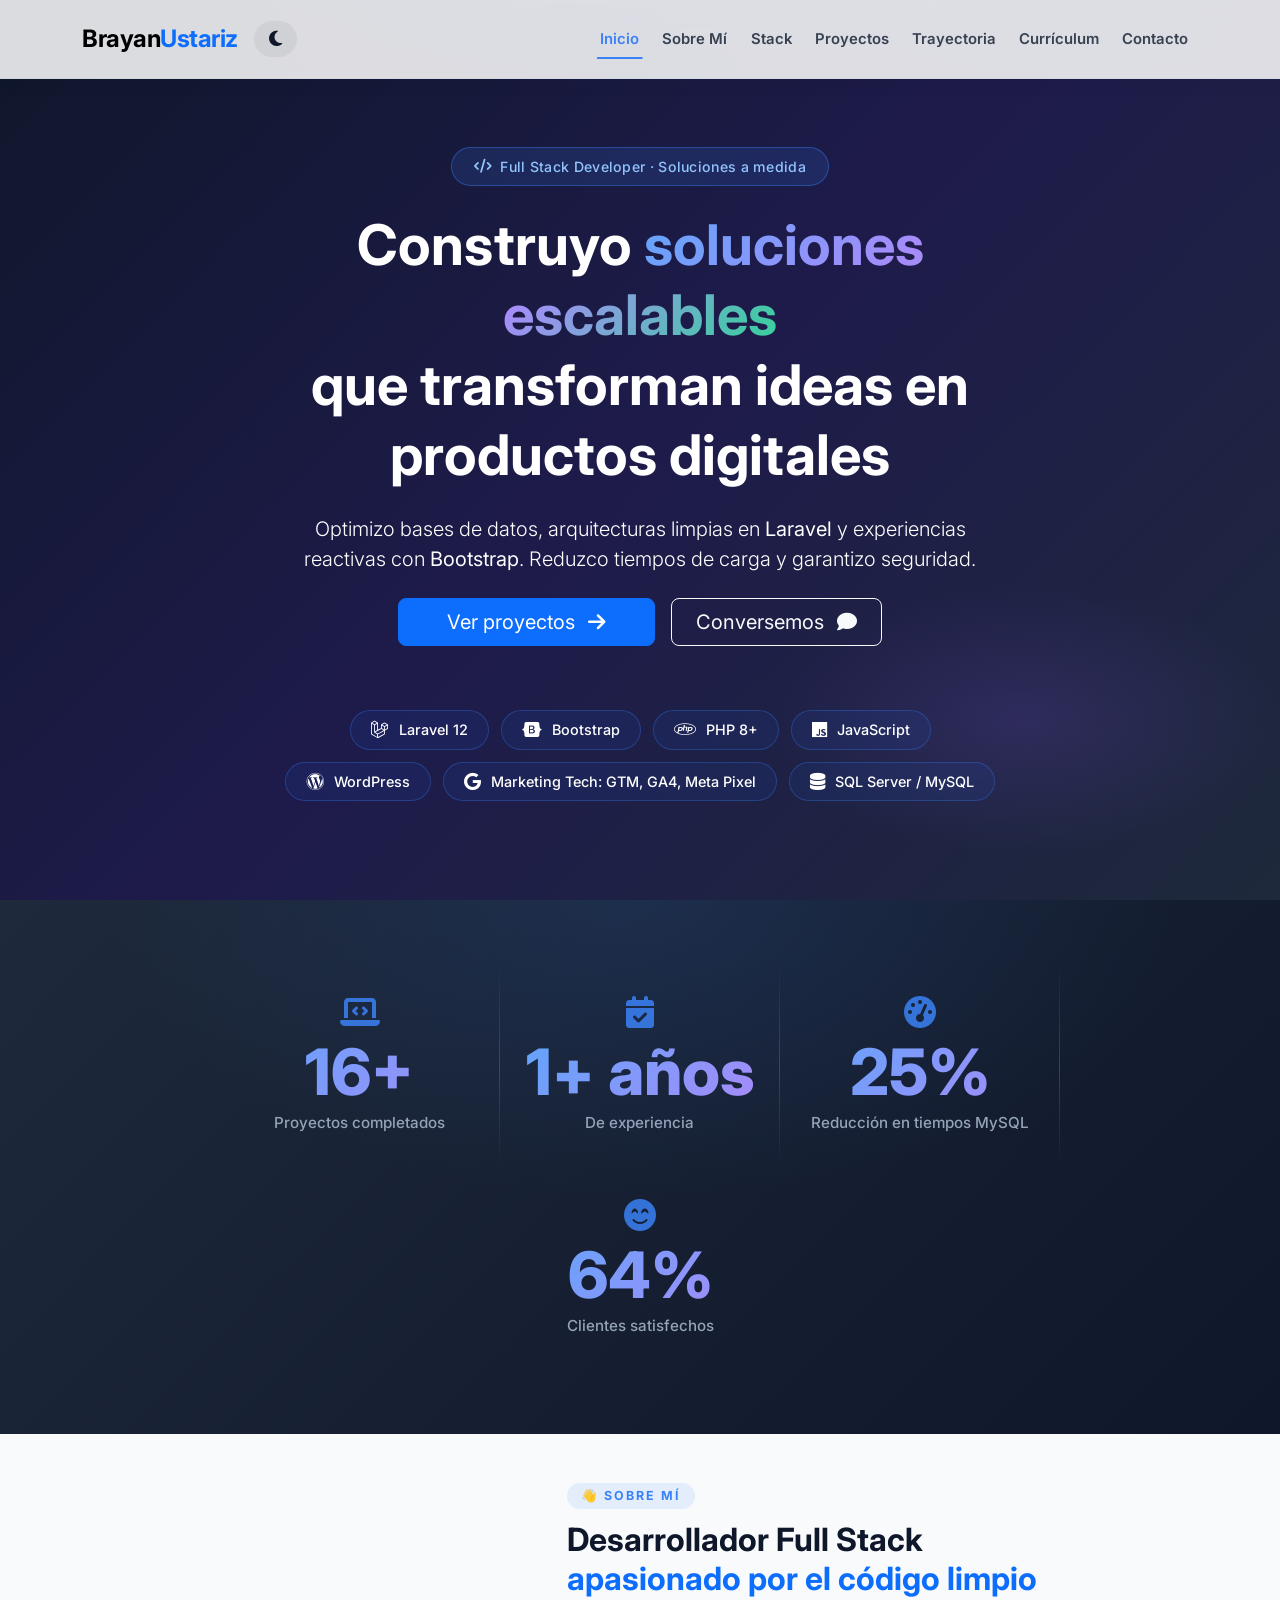
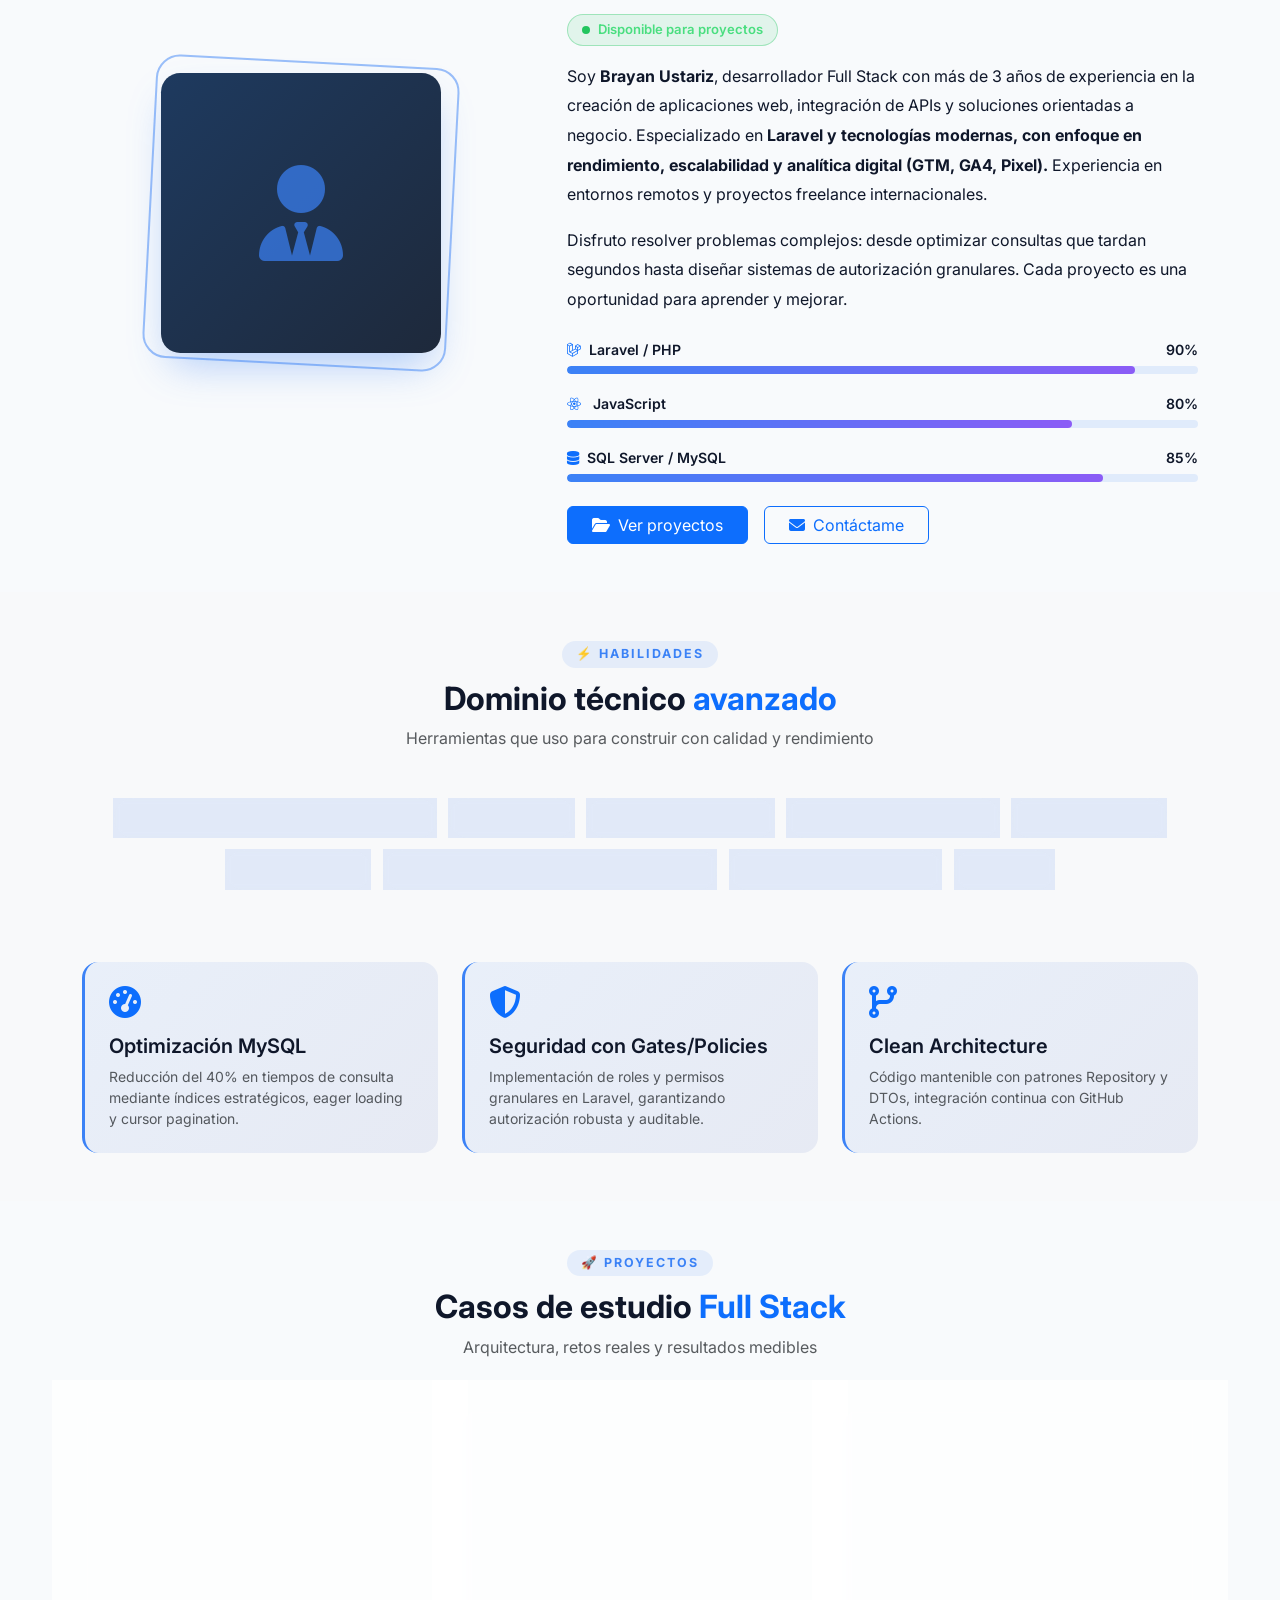
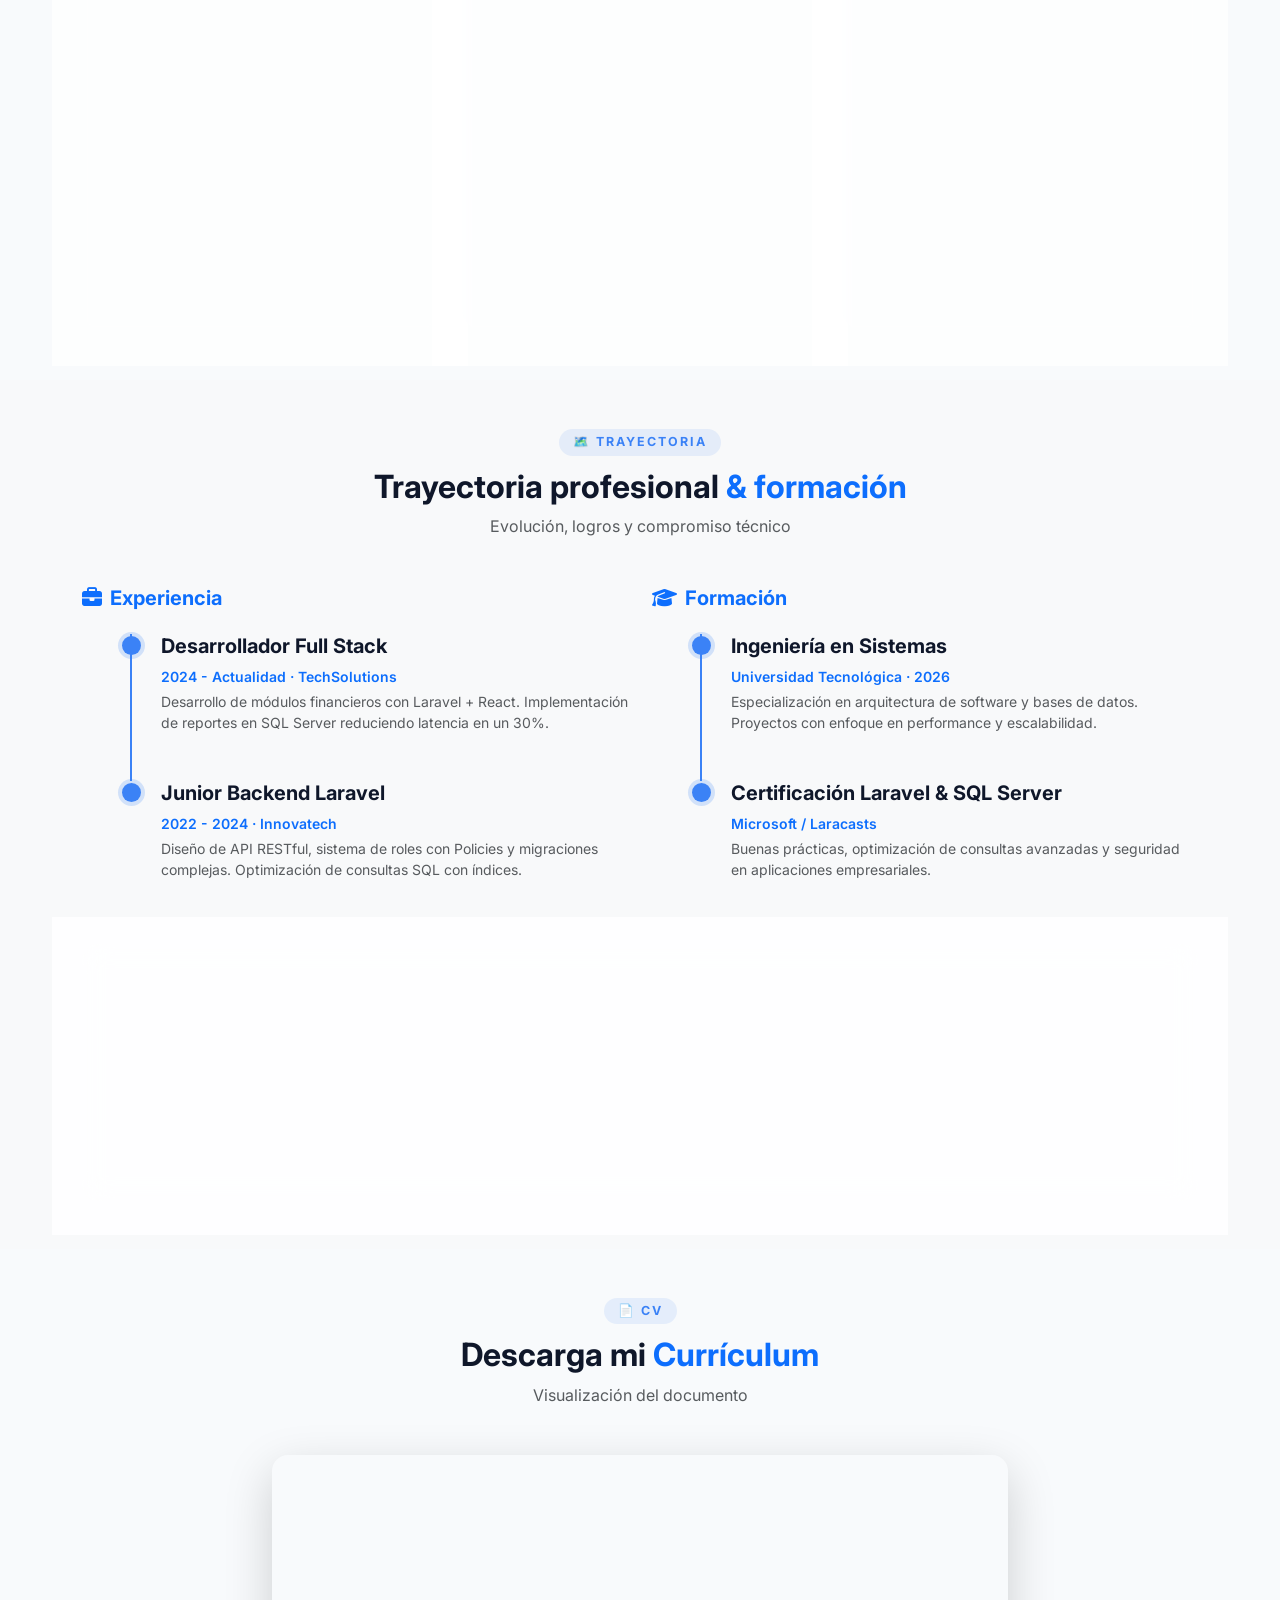
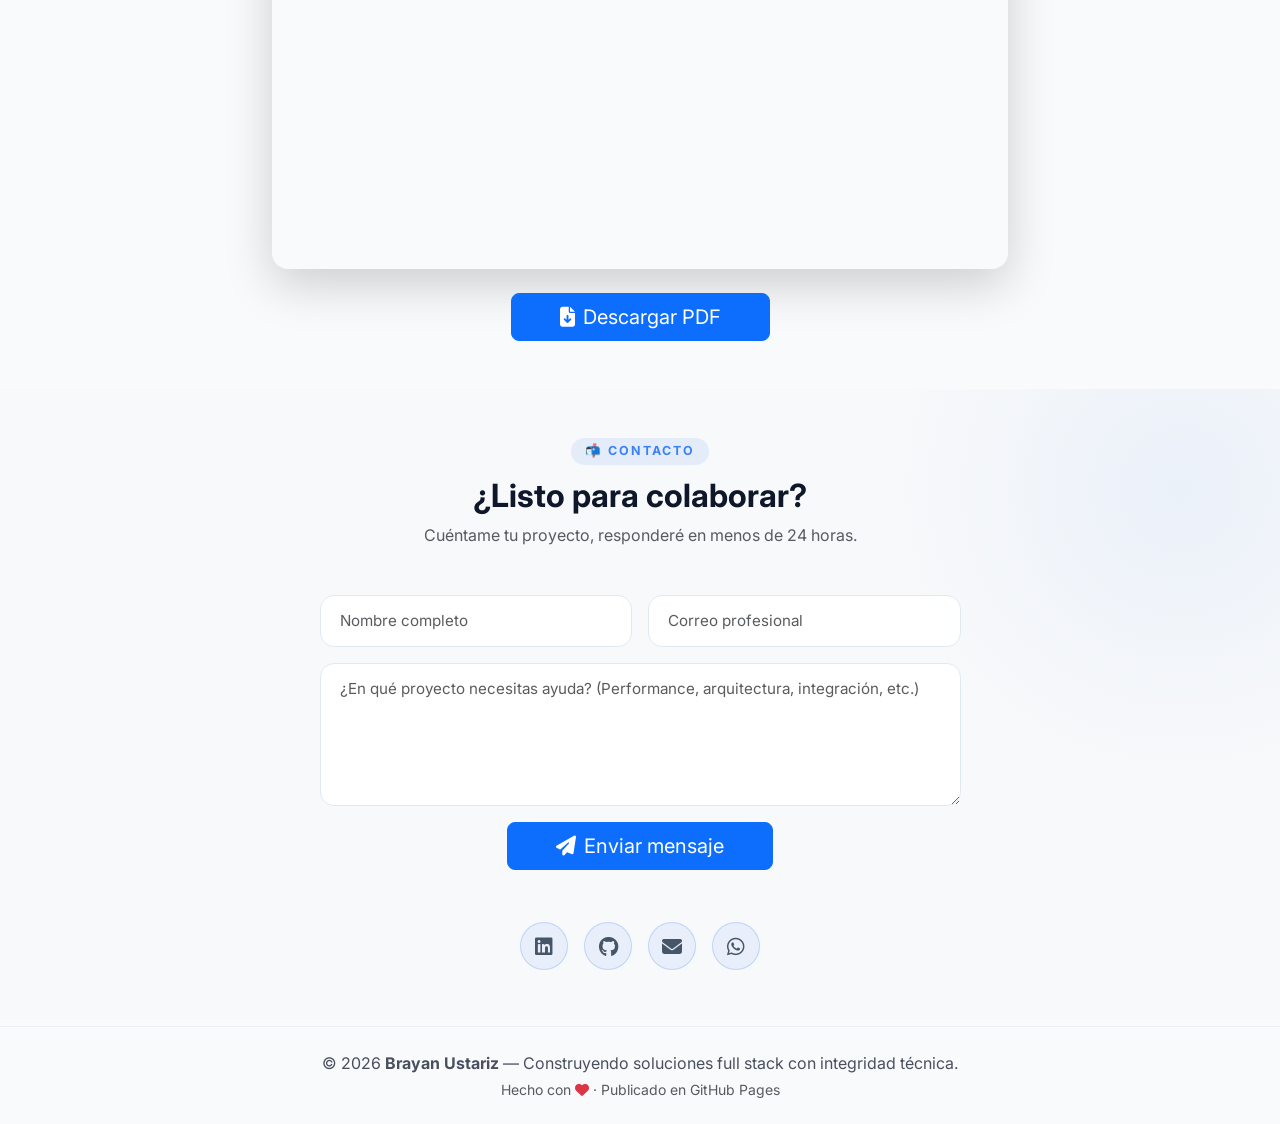
==== index.html @ 7e82ad27 "update" ====
<!DOCTYPE html>
<html lang="es">
<head>
    <meta charset="UTF-8">
    <meta name="viewport" content="width=device-width, initial-scale=1.0, viewport-fit=cover">
    <meta name="description" content="Portafolio Full Stack de Brayan Ustariz - Experto en Laravel, React, PHP y SQL. Soluciones tecnológicas escalables y eficientes.">
    <meta name="theme-color" content="#0f172a">

    <!-- Open Graph -->
    <meta property="og:title" content="Brayan Ustariz · Full Stack Developer">
    <meta property="og:description" content="Full Stack Developer especializado en Laravel, React, PHP y SQL Server. Construyo soluciones escalables que transforman ideas en productos digitales.">
    <meta property="og:type" content="website">
    <meta property="og:url" content="https://brayan-ustariz.github.io">

    <title>Brayan Ustariz · Full Stack Developer</title>

    <!-- Preconnect para performance -->
    <link rel="preconnect" href="https://fonts.googleapis.com">
    <link rel="preconnect" href="https://fonts.gstatic.com" crossorigin>

    <!-- Google Fonts -->
    <link href="https://fonts.googleapis.com/css2?family=Inter:opsz,wght@14..32,300;14..32,400;14..32,500;14..32,600;14..32,700;14..32,800&display=swap" rel="stylesheet">

    <!-- Font Awesome -->
    <link rel="stylesheet" href="https://cdnjs.cloudflare.com/ajax/libs/font-awesome/6.5.0/css/all.min.css">

    <!-- AOS Animations -->
    <link href="https://unpkg.com/aos@2.3.1/dist/aos.css" rel="stylesheet">

    <!-- Bootstrap CSS -->
    <link href="https://cdn.jsdelivr.net/npm/bootstrap@5.3.0/dist/css/bootstrap.min.css" rel="stylesheet">

    <!-- CSS Principal -->
    <link rel="stylesheet" href="css/styles.css">
</head>
<body>

    <!-- =============================================
         NAVBAR — Glassmorphism
         ============================================= -->
    <nav class="navbar navbar-expand-lg fixed-top glass-nav py-3" role="navigation" aria-label="Navegación principal">
        <div class="container">
            <a class="navbar-brand fw-bold fs-4" href="#hero" aria-label="Inicio">
                Brayan<span class="text-primary">Ustariz</span>
            </a>
            <div class="d-flex align-items-center gap-2">
                <div class="dark-toggle me-1" id="darkModeToggle" aria-label="Cambiar modo oscuro" role="button" tabindex="0">
                    <i class="fas fa-moon" id="darkIcon"></i>
                </div>
                <button class="navbar-toggler border-0" type="button" data-bs-toggle="collapse"
                    data-bs-target="#navbarNav" aria-controls="navbarNav"
                    aria-expanded="false" aria-label="Abrir menú">
                    <span class="navbar-toggler-icon"></span>
                </button>
            </div>
            <div class="collapse navbar-collapse" id="navbarNav">
                <ul class="navbar-nav ms-auto gap-1">
                    <li class="nav-item"><a class="nav-link fw-semibold" href="#hero">Inicio</a></li>
                    <li class="nav-item"><a class="nav-link fw-semibold" href="#about">Sobre Mí</a></li>
                    <li class="nav-item"><a class="nav-link fw-semibold" href="#skills">Stack</a></li>
                    <li class="nav-item"><a class="nav-link fw-semibold" href="#projects">Proyectos</a></li>
                    <li class="nav-item"><a class="nav-link fw-semibold" href="#experience">Trayectoria</a></li>
                    <li class="nav-item"><a class="nav-link fw-semibold" href="#curriculum">Currículum</a></li>
                    <li class="nav-item"><a class="nav-link fw-semibold" href="#contact">Contacto</a></li>
                </ul>
            </div>
        </div>
    </nav>

    <!-- =============================================
         HERO SECTION
         ============================================= -->
    <section id="hero" class="hero-gradient min-vh-100 d-flex align-items-center pt-5" aria-label="Presentación">
        <!-- Partículas -->
        <div class="hero-particles" aria-hidden="true"></div>

        <div class="container text-white py-5 position-relative" data-aos="fade-up">
            <div class="row justify-content-center">
                <div class="col-lg-10 col-xl-8 text-center">

                    <div class="hero-badge" data-aos="fade-down" data-aos-delay="100">
                        <i class="fas fa-code"></i>
                        Full Stack Developer · Soluciones a medida
                    </div>

                    <h1 class="display-4 fw-bold mb-4 lh-sm" data-aos="fade-up" data-aos-delay="150">
                        Construyo
                        <span class="hero-title-gradient"> soluciones escalables</span><br>
                        que transforman ideas en<br>productos digitales
                    </h1>

                    <p class="lead mb-4 opacity-90" data-aos="fade-up" data-aos-delay="200">
                        Optimizo bases de datos, arquitecturas limpias en <strong>Laravel</strong>
                        y experiencias reactivas con <strong>Bootstrap</strong>.
                        Reduzco tiempos de carga y garantizo seguridad.
                    </p>

                    <div class="d-flex flex-wrap justify-content-center gap-3 mt-4" data-aos="fade-up" data-aos-delay="250">
                        <a href="#projects" class="btn btn-primary btn-lg px-5 btn-glow" id="heroProjectsBtn">
                            Ver proyectos <i class="fas fa-arrow-right ms-2"></i>
                        </a>
                        <a href="#contact" class="btn btn-outline-light btn-lg px-4" id="heroContactBtn">
                            Conversemos <i class="fas fa-comment ms-2"></i>
                        </a>
                    </div>

                    <div class="tech-stack mt-5 pt-3" data-aos="fade-up" data-aos-delay="300">
                        <span class="tech-chip"><i class="fab fa-laravel"></i> Laravel 12</span>
                        <span class="tech-chip"><i class="fab fa-bootstrap"></i> Bootstrap</span>
                        <span class="tech-chip"><i class="fab fa-php"></i> PHP 8+</span>
                        <span class="tech-chip"><i class="fab fa-js"></i> JavaScript</span>
                        <span class="tech-chip"><i class="fab fa-wordpress"></i> WordPress</span>
                        <span class="tech-chip"><i class="fab fa-google"></i> Marketing Tech: GTM, GA4, Meta Pixel</span>
                        <span class="tech-chip"><i class="fas fa-database"></i> SQL Server / MySQL</span>
                    </div>

                </div>
            </div>
        </div>
    </section>

    <!-- =============================================
         ESTADÍSTICAS / COUNTERS
         ============================================= -->
    <section class="stats-section" aria-label="Estadísticas">
        <div class="container position-relative">
            <div class="row g-0 text-white justify-content-center">

                <div class="col-6 col-md-3">
                    <div class="stat-card" data-aos="fade-up" data-aos-delay="50">
                        <i class="fas fa-laptop-code stat-icon"></i>
                        <span class="stat-number" data-target="25" data-suffix="+">0</span>
                        <span class="stat-label">Proyectos completados</span>
                    </div>
                </div>

                <div class="col-md-auto d-none d-md-block">
                    <div class="stat-divider h-100"></div>
                </div>

                <div class="col-6 col-md-3">
                    <div class="stat-card" data-aos="fade-up" data-aos-delay="100">
                        <i class="fas fa-calendar-check stat-icon"></i>
                        <span class="stat-number" data-target="3" data-suffix="+ años">0</span>
                        <span class="stat-label">De experiencia</span>
                    </div>
                </div>

                <div class="col-md-auto d-none d-md-block">
                    <div class="stat-divider h-100"></div>
                </div>

                <div class="col-6 col-md-3">
                    <div class="stat-card" data-aos="fade-up" data-aos-delay="150">
                        <i class="fas fa-tachometer-alt stat-icon"></i>
                        <span class="stat-number" data-target="40" data-suffix="%">0</span>
                        <span class="stat-label">Reducción en tiempos MySQL</span>
                    </div>
                </div>

                <div class="col-md-auto d-none d-md-block">
                    <div class="stat-divider h-100"></div>
                </div>

                <div class="col-6 col-md-3">
                    <div class="stat-card" data-aos="fade-up" data-aos-delay="200">
                        <i class="fas fa-smile-beam stat-icon"></i>
                        <span class="stat-number" data-target="100" data-suffix="%">0</span>
                        <span class="stat-label">Clientes satisfechos</span>
                    </div>
                </div>

            </div>
        </div>
    </section>

    <!-- =============================================
         SOBRE MÍ
         ============================================= -->
    <section id="about" class="about-section py-5" aria-label="Sobre Mí">
        <div class="container">
            <div class="row align-items-center g-5">

                <!-- Avatar -->
                <div class="col-lg-5 text-center" data-aos="fade-right">
                    <div class="about-img-wrapper d-inline-block">
                        <div class="about-avatar-placeholder">
                            <i class="fas fa-user-tie"></i>
                        </div>
                    </div>
                </div>

                <!-- Texto -->
                <div class="col-lg-7" data-aos="fade-left">
                    <span class="section-tag">👋 Sobre Mí</span>
                    <h2 class="fw-bold mb-3">Desarrollador Full Stack<br>
                        <span class="text-primary">apasionado por el código limpio</span>
                    </h2>

                    <div class="about-badge mb-3">Disponible para proyectos</div>

                    <p class="mb-3" style="line-height: 1.85;">
                        Soy <strong>Brayan Ustariz</strong>, desarrollador Full Stack con más de 3 años de experiencia
                        en la creación de aplicaciones web, integración de APIs y soluciones orientadas a negocio. 
                        Especializado en <strong>Laravel y tecnologías modernas, con enfoque en rendimiento, escalabilidad y analítica digital (GTM, GA4, Pixel).</strong>
                        Experiencia en entornos remotos y proyectos freelance internacionales.
                    </p>
                    <p class="mb-4" style="line-height: 1.85;">
                        Disfruto resolver problemas complejos: desde optimizar consultas que tardan segundos hasta diseñar
                        sistemas de autorización granulares. Cada proyecto es una oportunidad para aprender y mejorar.
                    </p>

                    <!-- Skill bars -->
                    <div class="mb-2">
                        <div class="skill-bar-wrapper" id="skill-laravel">
                            <div class="skill-bar-label">
                                <span><i class="fab fa-laravel me-2 text-primary"></i>Laravel / PHP</span>
                                <span>90%</span>
                            </div>
                            <div class="skill-bar-track">
                                <div class="skill-bar-fill" data-width="90"></div>
                            </div>
                        </div>
                        <div class="skill-bar-wrapper" id="skill-react">
                            <div class="skill-bar-label">
                                <span><i class="fab fa-react me-2 text-primary"></i> JavaScript</span>
                                <span>80%</span>
                            </div>
                            <div class="skill-bar-track">
                                <div class="skill-bar-fill" data-width="80"></div>
                            </div>
                        </div>
                        <div class="skill-bar-wrapper" id="skill-sql">
                            <div class="skill-bar-label">
                                <span><i class="fas fa-database me-2 text-primary"></i>SQL Server / MySQL</span>
                                <span>85%</span>
                            </div>
                            <div class="skill-bar-track">
                                <div class="skill-bar-fill" data-width="85"></div>
                            </div>
                        </div>
                    </div>

                    <div class="d-flex flex-wrap gap-3 mt-4">
                        <a href="#projects" class="btn btn-primary px-4 btn-glow" id="aboutProjectsBtn">
                            <i class="fas fa-folder-open me-2"></i>Ver proyectos
                        </a>
                        <a href="#contact" class="btn btn-outline-primary px-4" id="aboutContactBtn">
                            <i class="fas fa-envelope me-2"></i>Contáctame
                        </a>
                    </div>
                </div>

            </div>
        </div>
    </section>

    <!-- =============================================
         STACK TECNOLÓGICO
         ============================================= -->
    <section id="skills" class="py-5 bg-light" aria-label="Stack tecnológico">
        <div class="container">
            <div class="text-center mb-5" data-aos="fade-up">
                <span class="section-tag">⚡ Habilidades</span>
                <h2 class="fw-bold">Dominio técnico <span class="text-primary">avanzado</span></h2>
                <p class="text-muted">Herramientas que uso para construir con calidad y rendimiento</p>
            </div>

            <div class="tech-stack justify-content-center mb-5" data-aos="fade-up" data-aos-delay="50">
                <div class="tech-chip"><i class="fab fa-laravel fa-fw"></i> Laravel (Eloquent, Queues, Policies)</div>
                <div class="tech-chip"><i class="fab fa-php fa-fw"></i> PHP 8+</div>
                <div class="tech-chip"><i class="fab fa-js fa-fw"></i> JavaScript ES6+</div>
                <div class="tech-chip"><i class="fas fa-database fa-fw"></i> SQL Server / MySQL</div>
                <div class="tech-chip"><i class="fab fa-bootstrap fa-fw"></i> Bootstrap 5</div>
                <div class="tech-chip"><i class="fab fa-wordpress"></i> WordPress</div>
                <div class="tech-chip"><i class="fab fa-google"></i> Marketing Tech: GTM, GA4, Meta Pixel</div>
                <div class="tech-chip"><i class="fab fa-git-alt fa-fw"></i> Git / GitHub Actions</div>
                <div class="tech-chip"><i class="fas fa-wind fa-fw"></i> Vite</div>
            </div>

            <!-- Logros técnicos -->
            <div class="row g-4 mt-2" data-aos="fade-up" data-aos-delay="100">
                <div class="col-md-6 col-lg-4">
                    <div class="achievement-badge h-100">
                        <i class="fas fa-tachometer-alt fa-2x text-primary mb-3"></i>
                        <h5 class="fw-semibold">Optimización MySQL</h5>
                        <p class="small mb-0 text-muted">Reducción del 40% en tiempos de consulta mediante índices estratégicos, eager loading y cursor pagination.</p>
                    </div>
                </div>
                <div class="col-md-6 col-lg-4">
                    <div class="achievement-badge h-100">
                        <i class="fas fa-shield-alt fa-2x text-primary mb-3"></i>
                        <h5 class="fw-semibold">Seguridad con Gates/Policies</h5>
                        <p class="small mb-0 text-muted">Implementación de roles y permisos granulares en Laravel, garantizando autorización robusta y auditable.</p>
                    </div>
                </div>
                <div class="col-md-6 col-lg-4">
                    <div class="achievement-badge h-100">
                        <i class="fas fa-code-branch fa-2x text-primary mb-3"></i>
                        <h5 class="fw-semibold">Clean Architecture</h5>
                        <p class="small mb-0 text-muted">Código mantenible con patrones Repository y DTOs, integración continua con GitHub Actions.</p>
                    </div>
                </div>
            </div>
        </div>
    </section>

    <!-- =============================================
         PROYECTOS DESTACADOS
         ============================================= -->
    <section id="projects" class="py-5" aria-label="Proyectos">
        <div class="container">
            <div class="text-center mb-5" data-aos="fade-up">
                <span class="section-tag">🚀 Proyectos</span>
                <h2 class="fw-bold">Casos de estudio <span class="text-primary">Full Stack</span></h2>
                <p class="text-muted">Arquitectura, retos reales y resultados medibles</p>
            </div>

            <div class="row g-4">

                <!-- Proyecto 1 -->
                <div class="col-md-6 col-lg-4" data-aos="fade-up" data-aos-delay="100">
                    <div class="project-card h-100 d-flex flex-column">
                        <div class="project-img-container">
                            <img src="img/proyecto1.jpg" class="mockup-img" alt="CRM Analytics Dashboard" loading="lazy">
                            <div class="project-img-overlay">
                                <span class="badge bg-primary">CRM Analytics</span>
                            </div>
                        </div>
                        <div class="p-4 d-flex flex-column flex-grow-1">
                            <h4 class="fw-bold">CRM Analytics</h4>
                            <p class="text-muted small mb-2"><i class="fab fa-laravel"></i> Laravel · Bootstrap · MySQL</p>
                            <div class="mb-3 small">
                                <span class="badge bg-primary bg-opacity-10 text-primary me-1">Reto:</span>
                                Alto volumen de datos + tiempo de respuesta lento.
                                <br>
                                <span class="badge bg-success bg-opacity-10 text-success mt-1">Solución:</span>
                                Caché Redis, consultas optimizadas y cursor pagination.
                            </div>
                            <div class="mt-auto d-flex gap-2 pt-3 flex-wrap"> 
                                <a href="#" class="btn btn-sm btn-outline-primary" id="proj1Demo">
                                    <i class="fas fa-external-link-alt"></i> Demo
                                </a>
                                <a href="#" class="btn btn-sm btn-outline-secondary" id="proj1Code">
                                    <i class="fab fa-github"></i> Código
                                </a>
                            </div>
                            <div class="mt-2 small text-muted">🔍 Query Scopes + eliminación de N+1 queries.</div>
                        </div>
                    </div>
                </div>

                <!-- Proyecto 2 -->
                <div class="col-md-6 col-lg-4" data-aos="fade-up" data-aos-delay="200">
                    <div class="project-card h-100 d-flex flex-column">
                        <div class="project-img-container">
                            <img src="img/proyecto2.jpg" class="mockup-img" alt="E-commerce Admin Panel" loading="lazy">
                            <div class="project-img-overlay">
                                <span class="badge bg-primary">E-commerce Admin</span>
                            </div>
                        </div>
                        <div class="p-4 d-flex flex-column flex-grow-1">
                            <h4 class="fw-bold">E-commerce Admin</h4>
                            <p class="text-muted small mb-2"><i class="fab fa-bootstrap"></i> Bootstrap · Laravel API · JWT</p>
                            <div class="mb-3 small">
                                <span class="badge bg-primary bg-opacity-10 text-primary me-1">Reto:</span>
                                Estado complejo y autenticación en tiempo real.
                                <br>
                                <span class="badge bg-success bg-opacity-10 text-success mt-1">Solución:</span>
                                Context API + Laravel Sanctum y políticas de recursos.
                            </div>
                            <div class="mt-auto d-flex gap-2 pt-3 flex-wrap">
                                <a href="#" class="btn btn-sm btn-outline-primary" id="proj2Demo">
                                    <i class="fas fa-external-link-alt"></i> Demo
                                </a>
                                <a href="#" class="btn btn-sm btn-outline-secondary" id="proj2Code">
                                    <i class="fab fa-github"></i> Código
                                </a>
                            </div>
                            <div class="mt-2 small text-muted">⚙️ Lazy loading y memoización de componentes críticos.</div>
                        </div>
                    </div>
                </div>

                <!-- Proyecto 3 -->
                <div class="col-md-6 col-lg-4" data-aos="fade-up" data-aos-delay="300">
                    <div class="project-card h-100 d-flex flex-column">
                        <div class="project-img-container">
                            <img src="img/proyecto3.jpg" class="mockup-img" alt="Sistema de Inventario" loading="lazy">
                            <div class="project-img-overlay">
                                <span class="badge bg-primary">Sistema de Inventario</span>
                            </div>
                        </div>
                        <div class="p-4 d-flex flex-column flex-grow-1">
                            <h4 class="fw-bold">Sistema de Inventario</h4>
                            <p class="text-muted small mb-2"><i class="fas fa-database"></i> MySQL · PHP · Laravel</p>
                            <div class="mb-3 small">
                                <span class="badge bg-primary bg-opacity-10 text-primary me-1">Reto:</span>
                                Consistencia transaccional y deadlocks.
                                <br>
                                <span class="badge bg-success bg-opacity-10 text-success mt-1">Solución:</span>
                                Transacciones explícitas, índices y stored procedures.
                            </div>
                            <div class="mt-auto d-flex gap-2 pt-3 flex-wrap">
                                <a href="#" class="btn btn-sm btn-outline-primary" id="proj3Demo">
                                    <i class="fas fa-external-link-alt"></i> Demo
                                </a>
                                <a href="#" class="btn btn-sm btn-outline-secondary" id="proj3Code">
                                    <i class="fab fa-github"></i> Código
                                </a>
                            </div>
                            <div class="mt-2 small text-muted">📊 Reducción del 35% en locks concurrentes.</div>
                        </div>
                    </div>
                </div>

            </div>
        </div>
    </section>

    <!-- =============================================
         EXPERIENCIA Y EDUCACIÓN
         ============================================= -->
    <section id="experience" class="py-5 bg-light" aria-label="Trayectoria profesional">
        <div class="container">
            <div class="text-center mb-5" data-aos="fade-up">
                <span class="section-tag">🗺️ Trayectoria</span>
                <h2 class="fw-bold">Trayectoria profesional <span class="text-primary">&amp; formación</span></h2>
                <p class="text-muted">Evolución, logros y compromiso técnico</p>
            </div>

            <div class="row g-4">
                <div class="col-lg-6" data-aos="fade-right">
                    <h5 class="fw-bold text-primary mb-4"><i class="fas fa-briefcase me-2"></i>Experiencia</h5>
                    <div class="timeline">
                        <div class="timeline-item">
                            <div class="timeline-dot"></div>
                            <h5 class="fw-bold">Desarrollador Full Stack</h5>
                            <p class="text-primary mb-1 small fw-semibold">2024 - Actualidad · TechSolutions</p>
                            <p class="text-muted small">Desarrollo de módulos financieros con Laravel + React. Implementación de reportes en SQL Server reduciendo latencia en un 30%.</p>
                        </div>
                        <div class="timeline-item">
                            <div class="timeline-dot"></div>
                            <h5 class="fw-bold">Junior Backend Laravel</h5>
                            <p class="text-primary mb-1 small fw-semibold">2022 - 2024 · Innovatech</p>
                            <p class="text-muted small">Diseño de API RESTful, sistema de roles con Policies y migraciones complejas. Optimización de consultas SQL con índices.</p>
                        </div>
                    </div>
                </div>

                <div class="col-lg-6" data-aos="fade-left">
                    <h5 class="fw-bold text-primary mb-4"><i class="fas fa-graduation-cap me-2"></i>Formación</h5>
                    <div class="timeline">
                        <div class="timeline-item">
                            <div class="timeline-dot"></div>
                            <h5 class="fw-bold">Ingeniería en Sistemas</h5>
                            <p class="text-primary mb-1 small fw-semibold">Universidad Tecnológica · 2026</p>
                            <p class="text-muted small">Especialización en arquitectura de software y bases de datos. Proyectos con enfoque en performance y escalabilidad.</p>
                        </div>
                        <div class="timeline-item">
                            <div class="timeline-dot"></div>
                            <h5 class="fw-bold">Certificación Laravel &amp; SQL Server</h5>
                            <p class="text-primary mb-1 small fw-semibold">Microsoft / Laracasts</p>
                            <p class="text-muted small">Buenas prácticas, optimización de consultas avanzadas y seguridad en aplicaciones empresariales.</p>
                        </div>
                    </div>
                </div>
            </div>

            <!-- Demo Dashboard -->
            <div class="mt-5 p-4 rounded-4 glass-nav text-center" data-aos="zoom-in">
                <i class="fas fa-chalkboard-user fa-3x text-primary mb-3"></i>
                <h4 class="fw-semibold">Demo de habilidades administrativas</h4>
                <p class="mb-3 text-muted">Accede a un <strong>dashboard público</strong> que simula un CRUD con Laravel, validaciones y seguridad básica.</p>
                <a href="#" class="btn btn-primary btn-glow" id="demoGuestBtn" target="_blank">
                    <i class="fas fa-eye me-2"></i>Explorar demo "Guest CRUD"
                </a>
                <div class="small text-muted mt-2">Roles, políticas y gestión de datos en tiempo real.</div>
            </div>
        </div>
    </section>

    <!-- =============================================
         CURRÍCULUM
         ============================================= -->
    <section id="curriculum" class="py-5" aria-label="Currículum">
        <div class="container">
            <div class="text-center mb-5" data-aos="fade-up">
                <span class="section-tag">📄 CV</span>
                <h2 class="fw-bold">Descarga mi <span class="text-primary">Currículum</span></h2>
                <p class="text-muted">Visualización del documento</p>
            </div>

            <div class="row justify-content-center" data-aos="fade-up" data-aos-delay="100">
                <div class="col-lg-8">
                    <div class="ratio ratio-16x9 mb-4 shadow-lg rounded-4 overflow-hidden">
                        <iframe
                            src="img/Curriculum.pdf"
                            style="border:0;"
                            title="Currículum Brayan Ustariz"
                            loading="lazy">
                        </iframe>
                    </div>
                    <div class="text-center">
                        <a href="img/Curriculum.pdf"
                           class="btn btn-primary btn-lg btn-glow px-5"
                           id="downloadCVBtn"
                           download="Brayan_Ustariz_CV.pdf">
                            <i class="fas fa-file-arrow-down me-2"></i>Descargar PDF
                        </a>
                    </div>
                </div>
            </div>
        </div>
    </section>

    <!-- =============================================
         CONTACTO — FormSubmit (sin backend)
         ============================================= -->
    <section id="contact" class="py-5 bg-light contact-section" aria-label="Contacto">
        <div class="container">
            <div class="row justify-content-center" data-aos="fade-up">
                <div class="col-lg-8 col-xl-7">

                    <div class="text-center mb-5">
                        <span class="section-tag">📬 Contacto</span>
                        <h2 class="fw-bold">¿Listo para colaborar?</h2>
                        <p class="text-muted">Cuéntame tu proyecto, responderé en menos de 24 horas.</p>
                    </div>

                    <!--
                        FORMULARIO con FormSubmit.co
                        ► Reemplaza TU_EMAIL con tu email real antes de subir a GitHub Pages
                        ► La primera vez que se envíe, FormSubmit te pedirá confirmar tu email
                    -->
                    <form
                        action="https://formsubmit.co/brayan17enrique@gmail.com"
                        method="POST"
                        id="contactForm"
                        class="row g-3">

                        <!-- Configuración FormSubmit -->
                        <input type="hidden" name="_next" id="formNextUrl" value="">
                        <input type="hidden" name="_subject" value="✉️ Nuevo mensaje desde tu portafolio">
                        <input type="hidden" name="_captcha" value="false">
                        <input type="text" name="_honey" style="display:none">

                        <div class="col-md-6">
                            <input type="text"
                                   class="form-control form-control-custom"
                                   id="name"
                                   name="name"
                                   placeholder="Nombre completo"
                                   required
                                   minlength="2"
                                   maxlength="100">
                        </div>
                        <div class="col-md-6">
                            <input type="email"
                                   class="form-control form-control-custom"
                                   id="email"
                                   name="email"
                                   placeholder="Correo profesional"
                                   required
                                   maxlength="150">
                        </div>
                        <div class="col-12">
                            <textarea class="form-control form-control-custom"
                                      rows="5"
                                      id="message"
                                      name="message"
                                      placeholder="¿En qué proyecto necesitas ayuda? (Performance, arquitectura, integración, etc.)"
                                      required
                                      minlength="10"
                                      maxlength="2000"></textarea>
                        </div>
                        <div class="col-12 text-center">
                            <button type="submit" class="btn btn-primary btn-lg px-5 btn-glow" id="submitBtn">
                                <i class="fas fa-paper-plane me-2"></i>Enviar mensaje
                            </button>
                        </div>
                        <div id="formFeedback" class="col-12 mt-1"></div>
                    </form>

                    <!-- Redes sociales -->
                    <div class="mt-5 d-flex justify-content-center gap-3 flex-wrap">
                        <a href="https://www.linkedin.com/in/brayan-ustariz-b33b29320" target="_blank" rel="noopener noreferrer"
                           class="social-icon" aria-label="LinkedIn de Brayan Ustariz" id="linkedinLink">
                            <i class="fab fa-linkedin fa-lg"></i>
                        </a>
                        <a href="https://github.com/brayan-ustariz" target="_blank" rel="noopener noreferrer"
                           class="social-icon" aria-label="GitHub de Brayan Ustariz" id="githubLink">
                            <i class="fab fa-github fa-lg"></i>
                        </a>
                        <a href="mailto:brayan17enrique@gmail.com"
                           class="social-icon" aria-label="Email de Brayan Ustariz" id="emailLink">
                            <i class="fas fa-envelope fa-lg"></i>
                        </a>
                        <a href="https://wa.me/584120154381" target="_blank" rel="noopener noreferrer"
                           class="social-icon" aria-label="WhatsApp de Brayan Ustariz" id="whatsappLink">
                            <i class="fab fa-whatsapp fa-lg"></i>
                        </a>
                    </div>

                </div>
            </div>
        </div>
    </section>

    <!-- =============================================
         FOOTER
         ============================================= -->
    <footer class="text-center py-4 mt-2">
        <div class="container">
            <p class="mb-1 opacity-75">
                &copy; 2026 <strong>Brayan Ustariz</strong> — Construyendo soluciones full stack con integridad técnica.
            </p>
            <p class="small text-muted mb-0">
                Hecho con <i class="fas fa-heart text-danger"></i> · Publicado en GitHub Pages
            </p>
        </div>
    </footer>

    <!-- Scripts -->
    <script src="https://cdn.jsdelivr.net/npm/bootstrap@5.3.0/dist/js/bootstrap.bundle.min.js"></script>
    <script src="https://unpkg.com/aos@2.3.1/dist/aos.js"></script>
    <script src="js/main.js"></script>

</body>
</html>
---- css/styles.css ----
/* ===================================================
   PORTAFOLIO — Brayan Ustariz · app.css
   =================================================== */

/* Reset base */
*, *::before, *::after {
    margin: 0;
    padding: 0;
    box-sizing: border-box;
}

/* Prevenir parpadeo al cargar */
body {
    opacity: 0;
    transition: opacity 0.5s ease;
}

body.loaded {
    opacity: 1;
}

html {
    scroll-behavior: smooth;
}

body {
    font-family: 'Inter', sans-serif;
    background: #f8fafc;
    color: #0f172a;
    transition: background 0.3s ease, color 0.2s ease;
    overflow-x: hidden;
}

/* =============================
   DARK MODE
   ============================= */
body.dark-mode {
    background: #0b1120;
    color: #e2e8f0;
}

body.dark-mode .bg-glass,
body.dark-mode .card,
body.dark-mode .navbar,
body.dark-mode footer {
    background: rgba(15, 23, 42, 0.85) !important;
    backdrop-filter: blur(12px);
    border-color: rgba(71, 85, 105, 0.5);
}

body.dark-mode .text-muted {
    color: #94a3b8 !important;
}

body.dark-mode .bg-light {
    background: #0f172a !important;
}

/* =============================
   GLASSMORPHISM NAVBAR
   ============================= */
.glass-nav {
    background: rgba(255, 255, 255, 0.85);
    backdrop-filter: blur(14px);
    -webkit-backdrop-filter: blur(14px);
    box-shadow: 0 4px 20px rgba(0, 0, 0, 0.04);
    border-bottom: 1px solid rgba(203, 213, 225, 0.5);
    transition: all 0.25s ease;
}

body.dark-mode .glass-nav {
    background: rgba(15, 23, 42, 0.92);
    border-bottom: 1px solid rgba(51, 65, 85, 0.6);
}

.navbar-brand {
    letter-spacing: -0.5px;
}

.nav-link {
    position: relative;
    font-size: 0.93rem;
    color: #374151 !important;
    padding: 0.4rem 0.6rem !important;
    transition: color 0.2s;
}

body.dark-mode .nav-link {
    color: #cbd5e1 !important;
}

.nav-link::after {
    content: '';
    position: absolute;
    bottom: -2px;
    left: 50%;
    transform: translateX(-50%) scaleX(0);
    width: 80%;
    height: 2px;
    background: #3b82f6;
    border-radius: 2px;
    transition: transform 0.25s ease;
}

.nav-link:hover::after,
.nav-link.active::after {
    transform: translateX(-50%) scaleX(1);
}

.nav-link.active {
    color: #3b82f6 !important;
}

/* =============================
   HERO SECTION
   ============================= */
.hero-gradient {
    background: linear-gradient(135deg, #0f172a 0%, #1e1b4b 50%, #1e293b 100%);
    position: relative;
    overflow: hidden;
}

.hero-gradient::before {
    content: '';
    position: absolute;
    inset: 0;
    background:
        radial-gradient(ellipse 80% 50% at 50% -20%, rgba(59, 130, 246, 0.25) 0%, transparent 60%),
        radial-gradient(ellipse 40% 30% at 80% 80%, rgba(139, 92, 246, 0.15) 0%, transparent 50%);
    pointer-events: none;
}

body.dark-mode .hero-gradient {
    background: linear-gradient(135deg, #020617 0%, #0f172a 100%);
}

/* Partículas flotantes */
.hero-particles {
    position: absolute;
    inset: 0;
    overflow: hidden;
    pointer-events: none;
}

.particle {
    position: absolute;
    border-radius: 50%;
    background: rgba(59, 130, 246, 0.3);
    animation: float-particle linear infinite;
}

@keyframes float-particle {
    0% { transform: translateY(100vh) scale(0); opacity: 0; }
    10% { opacity: 1; }
    90% { opacity: 0.5; }
    100% { transform: translateY(-10vh) scale(1); opacity: 0; }
}

/* Badge hero */
.hero-badge {
    display: inline-flex;
    align-items: center;
    gap: 8px;
    background: rgba(59, 130, 246, 0.15);
    border: 1px solid rgba(59, 130, 246, 0.4);
    color: #93c5fd;
    padding: 8px 22px;
    border-radius: 50px;
    font-size: 0.88rem;
    font-weight: 500;
    letter-spacing: 0.3px;
    margin-bottom: 1.5rem;
    animation: pulse-border 3s ease infinite;
}

@keyframes pulse-border {
    0%, 100% { border-color: rgba(59, 130, 246, 0.4); }
    50% { border-color: rgba(59, 130, 246, 0.8); box-shadow: 0 0 20px rgba(59, 130, 246, 0.3); }
}

/* Texto hero con gradiente */
.hero-title-gradient {
    background: linear-gradient(135deg, #60a5fa, #a78bfa, #34d399);
    -webkit-background-clip: text;
    -webkit-text-fill-color: transparent;
    background-clip: text;
}

/* Typing cursor */
.typing-cursor {
    display: inline-block;
    width: 3px;
    height: 1em;
    background: #60a5fa;
    margin-left: 4px;
    vertical-align: middle;
    animation: blink 1s step-end infinite;
}

@keyframes blink {
    0%, 100% { opacity: 1; }
    50% { opacity: 0; }
}

/* Btn glow */
.btn-glow {
    transition: transform 0.2s, box-shadow 0.2s;
    position: relative;
    overflow: hidden;
}

.btn-glow::after {
    content: '';
    position: absolute;
    inset: 0;
    background: linear-gradient(45deg, transparent 30%, rgba(255,255,255,0.15) 50%, transparent 70%);
    transform: translateX(-100%);
    transition: transform 0.5s;
}

.btn-glow:hover::after {
    transform: translateX(100%);
}

.btn-glow:hover {
    transform: translateY(-3px);
    box-shadow: 0 12px 28px -8px rgba(59, 130, 246, 0.5);
}

/* =============================
   TECH CHIPS
   ============================= */
.tech-stack {
    display: flex;
    flex-wrap: wrap;
    gap: 12px;
    justify-content: center;
}

.tech-chip {
    background: rgba(37, 99, 235, 0.1);
    backdrop-filter: blur(4px);
    border-radius: 40px;
    padding: 8px 20px;
    font-weight: 500;
    font-size: 0.9rem;
    border: 1px solid rgba(59, 130, 246, 0.3);
    transition: all 0.25s cubic-bezier(0.34, 1.56, 0.64, 1);
    display: inline-flex;
    align-items: center;
    gap: 10px;
    cursor: default;
}

.tech-chip i { font-size: 1.1rem; }

body.dark-mode .tech-chip {
    background: rgba(59, 130, 246, 0.15);
    border-color: rgba(59, 130, 246, 0.5);
    color: #e2e8f0;
}

.tech-chip:hover {
    background: rgba(59, 130, 246, 0.25);
    transform: scale(1.06) translateY(-2px);
    box-shadow: 0 6px 16px -4px rgba(59, 130, 246, 0.35);
    border-color: rgba(59, 130, 246, 0.7);
}

/* =============================
   STATS / COUNTERS
   ============================= */
.stats-section {
    background: linear-gradient(135deg, #1e293b, #0f172a);
    padding: 4rem 0;
    position: relative;
    overflow: hidden;
}

.stats-section::before {
    content: '';
    position: absolute;
    inset: 0;
    background: radial-gradient(ellipse 60% 80% at 50% 0%, rgba(59,130,246,0.12) 0%, transparent 70%);
    pointer-events: none;
}

.stat-card {
    text-align: center;
    padding: 2rem 1rem;
    position: relative;
}

.stat-number {
    font-size: clamp(2.5rem, 5vw, 4rem);
    font-weight: 800;
    background: linear-gradient(135deg, #60a5fa, #a78bfa);
    -webkit-background-clip: text;
    -webkit-text-fill-color: transparent;
    background-clip: text;
    line-height: 1;
    display: block;
}

.stat-label {
    color: #94a3b8;
    font-size: 0.95rem;
    font-weight: 500;
    margin-top: 0.5rem;
    display: block;
}

.stat-icon {
    font-size: 2rem;
    color: #3b82f6;
    margin-bottom: 0.75rem;
    opacity: 0.85;
}

.stat-divider {
    width: 1px;
    background: linear-gradient(to bottom, transparent, rgba(59,130,246,0.4), transparent);
}

@media (max-width: 768px) {
    .stat-divider { display: none; }
    .stat-card { border-bottom: 1px solid rgba(59,130,246,0.15); }
    .stat-card:last-child { border-bottom: none; }
}

/* =============================
   ABOUT SECTION
   ============================= */
.about-section {
    padding: 5rem 0;
    position: relative;
}

.about-img-wrapper {
    position: relative;
    display: inline-block;
}

.about-img-wrapper::before {
    content: '';
    position: absolute;
    inset: -12px;
    border: 2px solid rgba(59, 130, 246, 0.5);
    border-radius: 1.5rem;
    transform: rotate(3deg);
    transition: transform 0.4s ease;
}

.about-img-wrapper:hover::before {
    transform: rotate(0deg);
}

.about-avatar {
    width: 280px;
    height: 280px;
    border-radius: 1.2rem;
    object-fit: cover;
    display: block;
    position: relative;
    z-index: 1;
    box-shadow: 0 20px 40px -10px rgba(59, 130, 246, 0.4);
}

/* Placeholder avatar SVG */
.about-avatar-placeholder {
    width: 280px;
    height: 280px;
    border-radius: 1.2rem;
    background: linear-gradient(135deg, #1e3a5f, #1e293b);
    display: flex;
    align-items: center;
    justify-content: center;
    position: relative;
    z-index: 1;
    box-shadow: 0 20px 40px -10px rgba(59, 130, 246, 0.4);
    font-size: 6rem;
    color: rgba(59, 130, 246, 0.7);
}

.about-badge {
    display: inline-flex;
    align-items: center;
    gap: 8px;
    background: rgba(34, 197, 94, 0.1);
    border: 1px solid rgba(34, 197, 94, 0.35);
    color: #4ade80;
    padding: 5px 14px;
    border-radius: 50px;
    font-size: 0.82rem;
    font-weight: 600;
    margin-bottom: 1rem;
}

.about-badge::before {
    content: '';
    width: 8px;
    height: 8px;
    border-radius: 50%;
    background: #22c55e;
    animation: pulse-dot 2s ease infinite;
}

@keyframes pulse-dot {
    0%, 100% { box-shadow: 0 0 0 0 rgba(34,197,94,0.6); }
    50% { box-shadow: 0 0 0 6px rgba(34,197,94,0); }
}

.skill-bar-wrapper { margin-bottom: 1.2rem; }

.skill-bar-label {
    display: flex;
    justify-content: space-between;
    font-size: 0.88rem;
    font-weight: 600;
    margin-bottom: 6px;
    color: inherit;
}

.skill-bar-track {
    height: 8px;
    background: rgba(59, 130, 246, 0.12);
    border-radius: 10px;
    overflow: hidden;
}

.skill-bar-fill {
    height: 100%;
    border-radius: 10px;
    background: linear-gradient(90deg, #3b82f6, #8b5cf6);
    width: 0%;
    transition: width 1.4s cubic-bezier(0.16, 1, 0.3, 1);
}

/* =============================
   ACHIEVEMENTS / SKILLS SECTION
   ============================= */
.achievement-badge {
    background: linear-gradient(135deg, rgba(59,130,246,0.08), rgba(30,64,175,0.08));
    border-radius: 1rem;
    padding: 1.5rem;
    border-left: 3px solid #3b82f6;
    height: 100%;
    transition: transform 0.25s ease, box-shadow 0.25s ease;
}

.achievement-badge:hover {
    transform: translateY(-4px);
    box-shadow: 0 12px 28px -8px rgba(59, 130, 246, 0.2);
}

body.dark-mode .achievement-badge {
    background: linear-gradient(135deg, rgba(59,130,246,0.1), rgba(30,64,175,0.1));
}

/* =============================
   TIMELINE
   ============================= */
.timeline {
    position: relative;
    padding-left: 1.5rem;
}

@media (min-width: 768px) {
    .timeline { padding-left: 2rem; }
}

.timeline-item {
    position: relative;
    padding-bottom: 2rem;
    border-left: 2px solid #3b82f6;
    margin-left: 0.5rem;
    padding-left: 1.5rem;
    transition: all 0.25s ease;
}

@media (min-width: 768px) {
    .timeline-item {
        margin-left: 1rem;
        padding-left: 1.8rem;
    }
}

.timeline-item:last-child {
    border-left-color: transparent;
    padding-bottom: 0;
}

.timeline-dot {
    position: absolute;
    left: -0.65rem;
    top: 0.1rem;
    width: 1.2rem;
    height: 1.2rem;
    background: #3b82f6;
    border-radius: 50%;
    box-shadow: 0 0 0 4px rgba(59, 130, 246, 0.2);
    transition: box-shadow 0.25s ease;
}

.timeline-item:hover .timeline-dot {
    box-shadow: 0 0 0 6px rgba(59, 130, 246, 0.35);
}

body.dark-mode .timeline-dot {
    box-shadow: 0 0 0 4px rgba(59, 130, 246, 0.4);
}

/* =============================
   PROJECT CARDS
   ============================= */
.project-card {
    border-radius: 1.5rem;
    overflow: hidden;
    background: rgba(255, 255, 255, 0.75);
    backdrop-filter: blur(4px);
    transition: all 0.35s cubic-bezier(0.2, 0, 0, 1);
    border: 1px solid rgba(203, 213, 225, 0.4);
    box-shadow: 0 4px 20px rgba(0,0,0,0.05);
}

body.dark-mode .project-card {
    background: rgba(30, 41, 59, 0.65);
    border-color: rgba(71, 85, 105, 0.5);
}

.project-card:hover {
    transform: translateY(-10px);
    box-shadow: 0 28px 40px -12px rgba(0, 0, 0, 0.22);
}

.mockup-img {
    object-fit: cover;
    width: 100%;
    height: 210px;
    transition: transform 0.55s ease;
}

@media (max-width: 576px) {
    .mockup-img { height: 175px; }
}

.project-card:hover .mockup-img {
    transform: scale(1.05);
}

.project-img-overlay {
    position: absolute;
    inset: 0;
    background: linear-gradient(to top, rgba(15,23,42,0.6), transparent);
    opacity: 0;
    transition: opacity 0.35s ease;
    display: flex;
    align-items: flex-end;
    padding: 1rem;
}

.project-img-container {
    position: relative;
    overflow: hidden;
}

.project-card:hover .project-img-overlay {
    opacity: 1;
}

/* =============================
   CONTACT FORM
   ============================= */
.contact-section {
    position: relative;
    overflow: hidden;
}

.contact-section::before {
    content: '';
    position: absolute;
    width: 600px;
    height: 600px;
    border-radius: 50%;
    background: radial-gradient(circle, rgba(59,130,246,0.07) 0%, transparent 70%);
    top: -200px;
    right: -200px;
    pointer-events: none;
}

.form-control-custom {
    background: rgba(255, 255, 255, 0.9);
    border: 1.5px solid #e2e8f0;
    border-radius: 0.875rem;
    padding: 0.85rem 1.2rem;
    transition: all 0.2s;
    width: 100%;
    font-size: 0.95rem;
    color: #0f172a;
}

body.dark-mode .form-control-custom {
    background: rgba(30, 41, 59, 0.8);
    border-color: #334155;
    color: #f1f5f9;
}

body.dark-mode .form-control-custom::placeholder {
    color: #64748b;
}

.form-control-custom:focus {
    border-color: #3b82f6;
    box-shadow: 0 0 0 3px rgba(59, 130, 246, 0.2);
    outline: none;
    background: #fff;
}

body.dark-mode .form-control-custom:focus {
    background: rgba(30, 41, 59, 0.95);
}

/* =============================
   SOCIAL ICONS
   ============================= */
.social-icon {
    width: 48px;
    height: 48px;
    border-radius: 50%;
    display: inline-flex;
    align-items: center;
    justify-content: center;
    background: rgba(59, 130, 246, 0.08);
    border: 1.5px solid rgba(59, 130, 246, 0.25);
    color: #475569;
    transition: all 0.25s cubic-bezier(0.34, 1.56, 0.64, 1);
    text-decoration: none;
}

body.dark-mode .social-icon {
    color: #94a3b8;
    background: rgba(59, 130, 246, 0.12);
}

.social-icon:hover {
    transform: scale(1.15) translateY(-3px);
    color: #3b82f6 !important;
    border-color: #3b82f6;
    box-shadow: 0 8px 20px -4px rgba(59, 130, 246, 0.4);
    background: rgba(59, 130, 246, 0.15);
}

/* =============================
   DARK MODE TOGGLE
   ============================= */
.dark-toggle {
    cursor: pointer;
    background: rgba(0, 0, 0, 0.05);
    border-radius: 40px;
    padding: 8px 14px;
    transition: 0.2s;
    display: flex;
    align-items: center;
    justify-content: center;
    border: 1px solid transparent;
}

.dark-toggle:hover {
    background: rgba(59, 130, 246, 0.1);
    border-color: rgba(59, 130, 246, 0.3);
}

.dark-toggle i { font-size: 1.1rem; }

body.dark-mode .dark-toggle {
    background: rgba(255, 255, 255, 0.1);
}

/* =============================
   NAVBAR MOBILE
   ============================= */
.navbar-toggler {
    background: rgba(255, 255, 255, 0.9);
    border: 1px solid rgba(203,213,225,0.6) !important;
}

body.dark-mode .navbar-toggler {
    background: rgba(30, 41, 59, 0.9);
    border-color: rgba(71,85,105,0.5) !important;
}

.navbar-toggler-icon { filter: invert(0); }
body.dark-mode .navbar-toggler-icon { filter: invert(1); }

/* =============================
   ALERTS / FEEDBACK
   ============================= */
.alert {
    border-radius: 0.875rem;
    padding: 0.75rem 1rem;
    font-size: 0.9rem;
    border: none;
}

/* =============================
   FOOTER
   ============================= */
footer {
    border-top: 1px solid rgba(203, 213, 225, 0.3);
    transition: all 0.25s ease;
}

body.dark-mode footer {
    border-top-color: rgba(51, 65, 85, 0.5);
}

/* =============================
   SCROLLBAR
   ============================= */
::-webkit-scrollbar { width: 8px; }
::-webkit-scrollbar-track { background: #f1f5f9; }
::-webkit-scrollbar-thumb { background: #3b82f6; border-radius: 4px; }
::-webkit-scrollbar-thumb:hover { background: #2563eb; }
body.dark-mode ::-webkit-scrollbar-track { background: #1e293b; }
body.dark-mode ::-webkit-scrollbar-thumb { background: #3b82f6; }

/* =============================
   AOS — pointer events fix
   ============================= */
[data-aos] { pointer-events: none; }
[data-aos].aos-animate { pointer-events: auto; }

/* =============================
   SECTION HEADINGS DECORATORS
   ============================= */
.section-tag {
    display: inline-block;
    font-size: 0.78rem;
    font-weight: 700;
    letter-spacing: 2px;
    text-transform: uppercase;
    color: #3b82f6;
    background: rgba(59,130,246,0.1);
    padding: 4px 14px;
    border-radius: 50px;
    margin-bottom: 0.75rem;
}

/* =============================
   RESPONSIVE
   ============================= */
@media (max-width: 768px) {
    .display-4 { font-size: 2rem; }
    .lead { font-size: 1rem; }
    .tech-stack { gap: 8px; }
    .tech-chip { font-size: 0.8rem; padding: 6px 14px; }
    .btn-lg { padding: 0.5rem 1.5rem; font-size: 1rem; }
    section { padding-top: 3rem !important; padding-bottom: 3rem !important; }
    .about-avatar-placeholder, .about-avatar { width: 220px; height: 220px; margin: 0 auto 2rem; }
}

@media (max-width: 576px) {
    .container { padding-left: 1rem; padding-right: 1rem; }
    h1, .h1 { font-size: 1.75rem; }
    h2, .h2 { font-size: 1.5rem; }
    .gap-3 { gap: 0.75rem !important; }
}

/* =============================================
   DARK MODE — CORRECCIONES COMPLETAS DE TEXTO
   Todas las palabras que no se ven en dark mode
   ============================================= */

/* Textos generales (h1-h6, p, span, li) */
body.dark-mode h1,
body.dark-mode h2,
body.dark-mode h3,
body.dark-mode h4,
body.dark-mode h5,
body.dark-mode h6 {
    color: #f1f5f9;
}

body.dark-mode p {
    color: #cbd5e1;
}

body.dark-mode strong {
    color: #e2e8f0;
}

body.dark-mode small,
body.dark-mode .small {
    color: #94a3b8;
}

/* Bootstrap .text-primary en dark mode — mantener visible */
body.dark-mode .text-primary {
    color: #60a5fa !important;
}

/* Bootstrap .bg-light en dark mode — texto visible */
body.dark-mode .bg-light h1,
body.dark-mode .bg-light h2,
body.dark-mode .bg-light h3,
body.dark-mode .bg-light h4,
body.dark-mode .bg-light h5,
body.dark-mode .bg-light h6 {
    color: #f1f5f9;
}

body.dark-mode .bg-light p {
    color: #cbd5e1;
}

body.dark-mode .bg-light strong {
    color: #e2e8f0;
}

body.dark-mode .bg-light small,
body.dark-mode .bg-light .small {
    color: #94a3b8;
}

/* Sección About — textos */
body.dark-mode .about-section h2,
body.dark-mode .about-section h5 {
    color: #f1f5f9;
}

body.dark-mode .about-section p {
    color: #cbd5e1;
}

body.dark-mode .skill-bar-label {
    color: #e2e8f0;
}

/* Sección Skills — achievement badges */
body.dark-mode .achievement-badge h5 {
    color: #f1f5f9;
}

body.dark-mode .achievement-badge p,
body.dark-mode .achievement-badge .small {
    color: #94a3b8 !important;
}

/* Sección Skills — tech chips (en bg-light) */
body.dark-mode .tech-chip {
    color: #e2e8f0;
}

/* Sección Proyectos */
body.dark-mode .project-card h4 {
    color: #f1f5f9;
}

body.dark-mode .project-card p {
    color: #94a3b8;
}

body.dark-mode .project-card .small {
    color: #94a3b8 !important;
}

/* Badges dentro de project cards */
body.dark-mode .project-card .badge.text-primary {
    color: #93c5fd !important;
    background: rgba(59, 130, 246, 0.15) !important;
}

body.dark-mode .project-card .badge.text-success {
    color: #86efac !important;
    background: rgba(34, 197, 94, 0.15) !important;
}

/* Sección Trayectoria */
body.dark-mode .timeline-item h5 {
    color: #f1f5f9;
}

body.dark-mode .timeline-item p {
    color: #94a3b8;
}

/* Demo dashboard (glass-nav dentro de experience) */
body.dark-mode .glass-nav h4 {
    color: #f1f5f9;
}

body.dark-mode .glass-nav p {
    color: #94a3b8;
}

body.dark-mode .glass-nav .small {
    color: #64748b !important;
}

/* Sección Currículum */
body.dark-mode #curriculum h2,
body.dark-mode #curriculum p {
    color: inherit;
}

/* Sección Contacto */
body.dark-mode .contact-section h2 {
    color: #f1f5f9;
}

body.dark-mode .contact-section p {
    color: #94a3b8;
}

body.dark-mode .contact-section .small {
    color: #64748b !important;
}

/* Footer */
body.dark-mode footer p {
    color: #94a3b8;
}

body.dark-mode footer strong {
    color: #e2e8f0;
}

/* Navbar brand en dark */
body.dark-mode .navbar-brand {
    color: #f1f5f9 !important;
}

/* Section tag en dark */
body.dark-mode .section-tag {
    color: #60a5fa;
    background: rgba(59, 130, 246, 0.15);
}

/* Skill bar track en dark */
body.dark-mode .skill-bar-track {
    background: rgba(59, 130, 246, 0.2);
}

/* Hero section — texto (ya era blanco pero por si acaso) */
body.dark-mode #hero h1,
body.dark-mode #hero p,
body.dark-mode #hero .lead {
    color: #e2e8f0;
}

/* Bootstrap overrides generales en dark */
body.dark-mode .fw-bold,
body.dark-mode .fw-semibold {
    color: inherit;
}

/* Texto normal heredado del body */
body.dark-mode * {
    border-color: inherit;
}
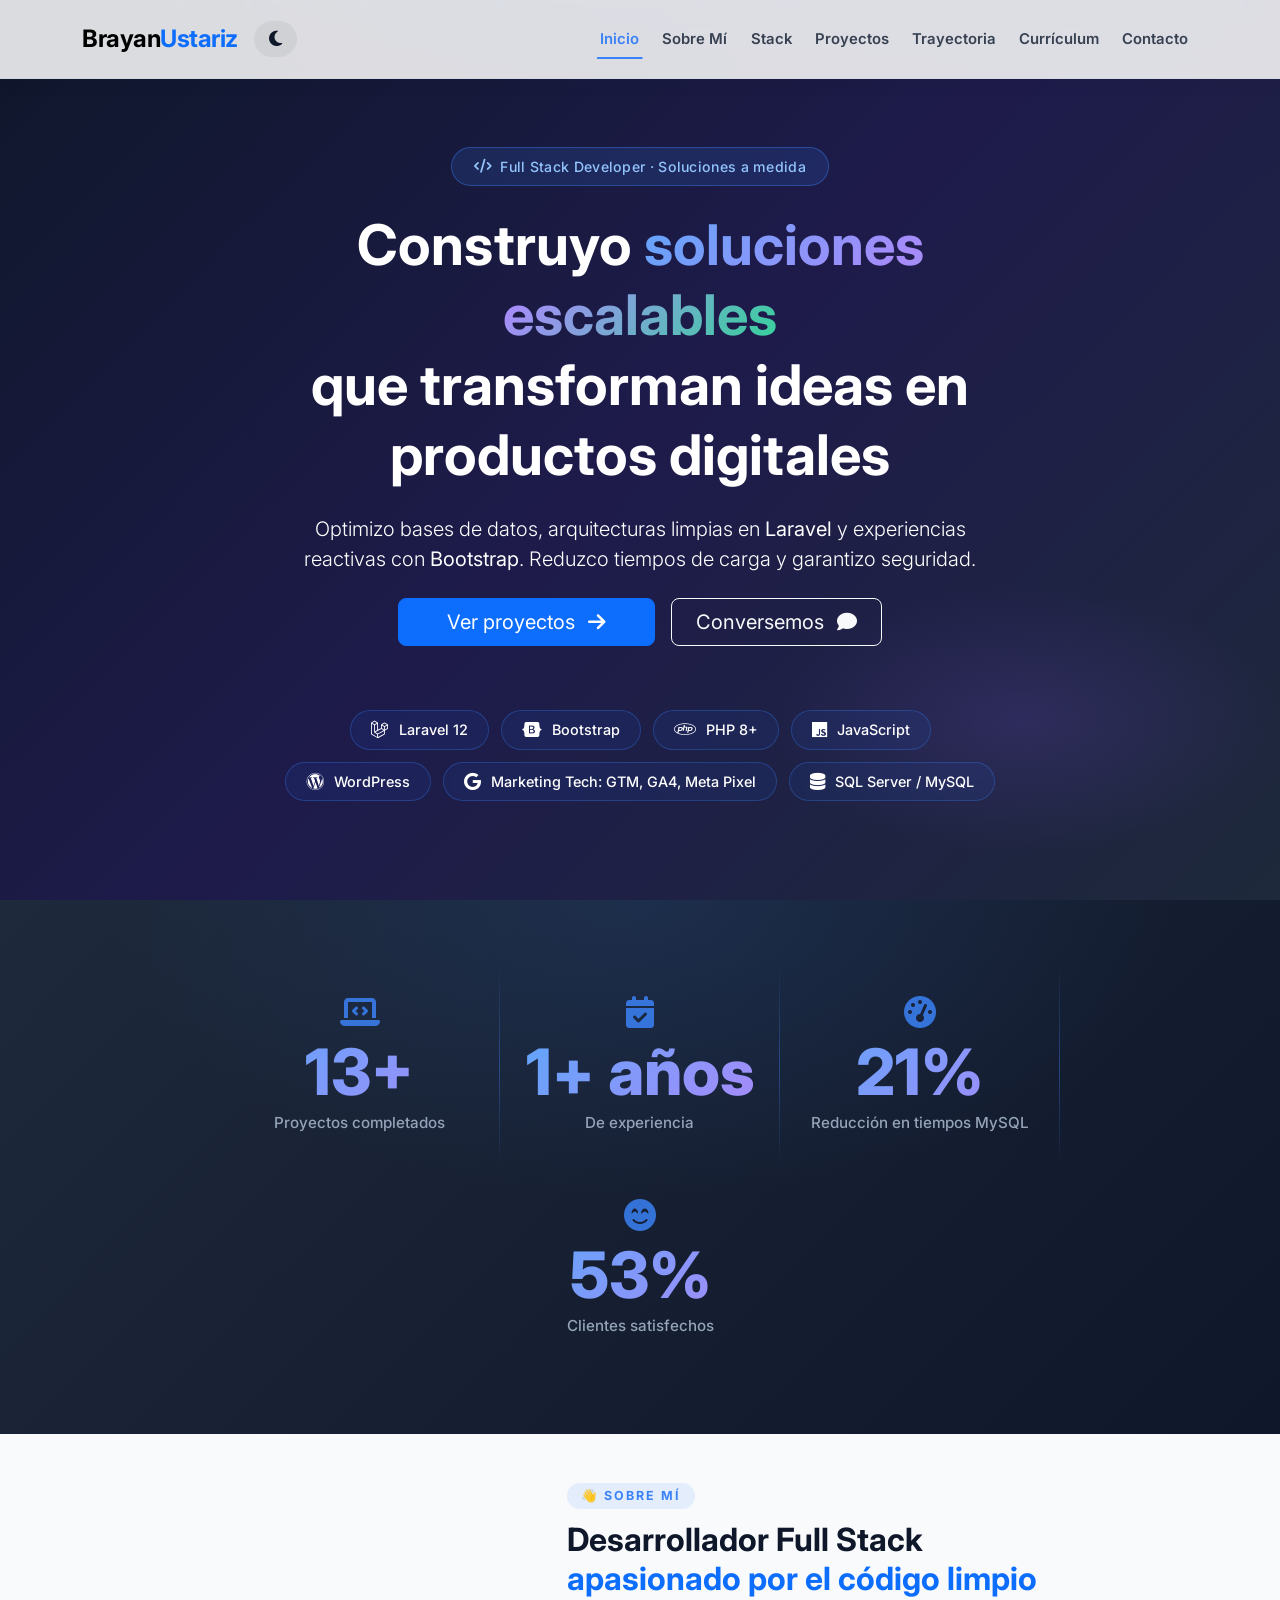
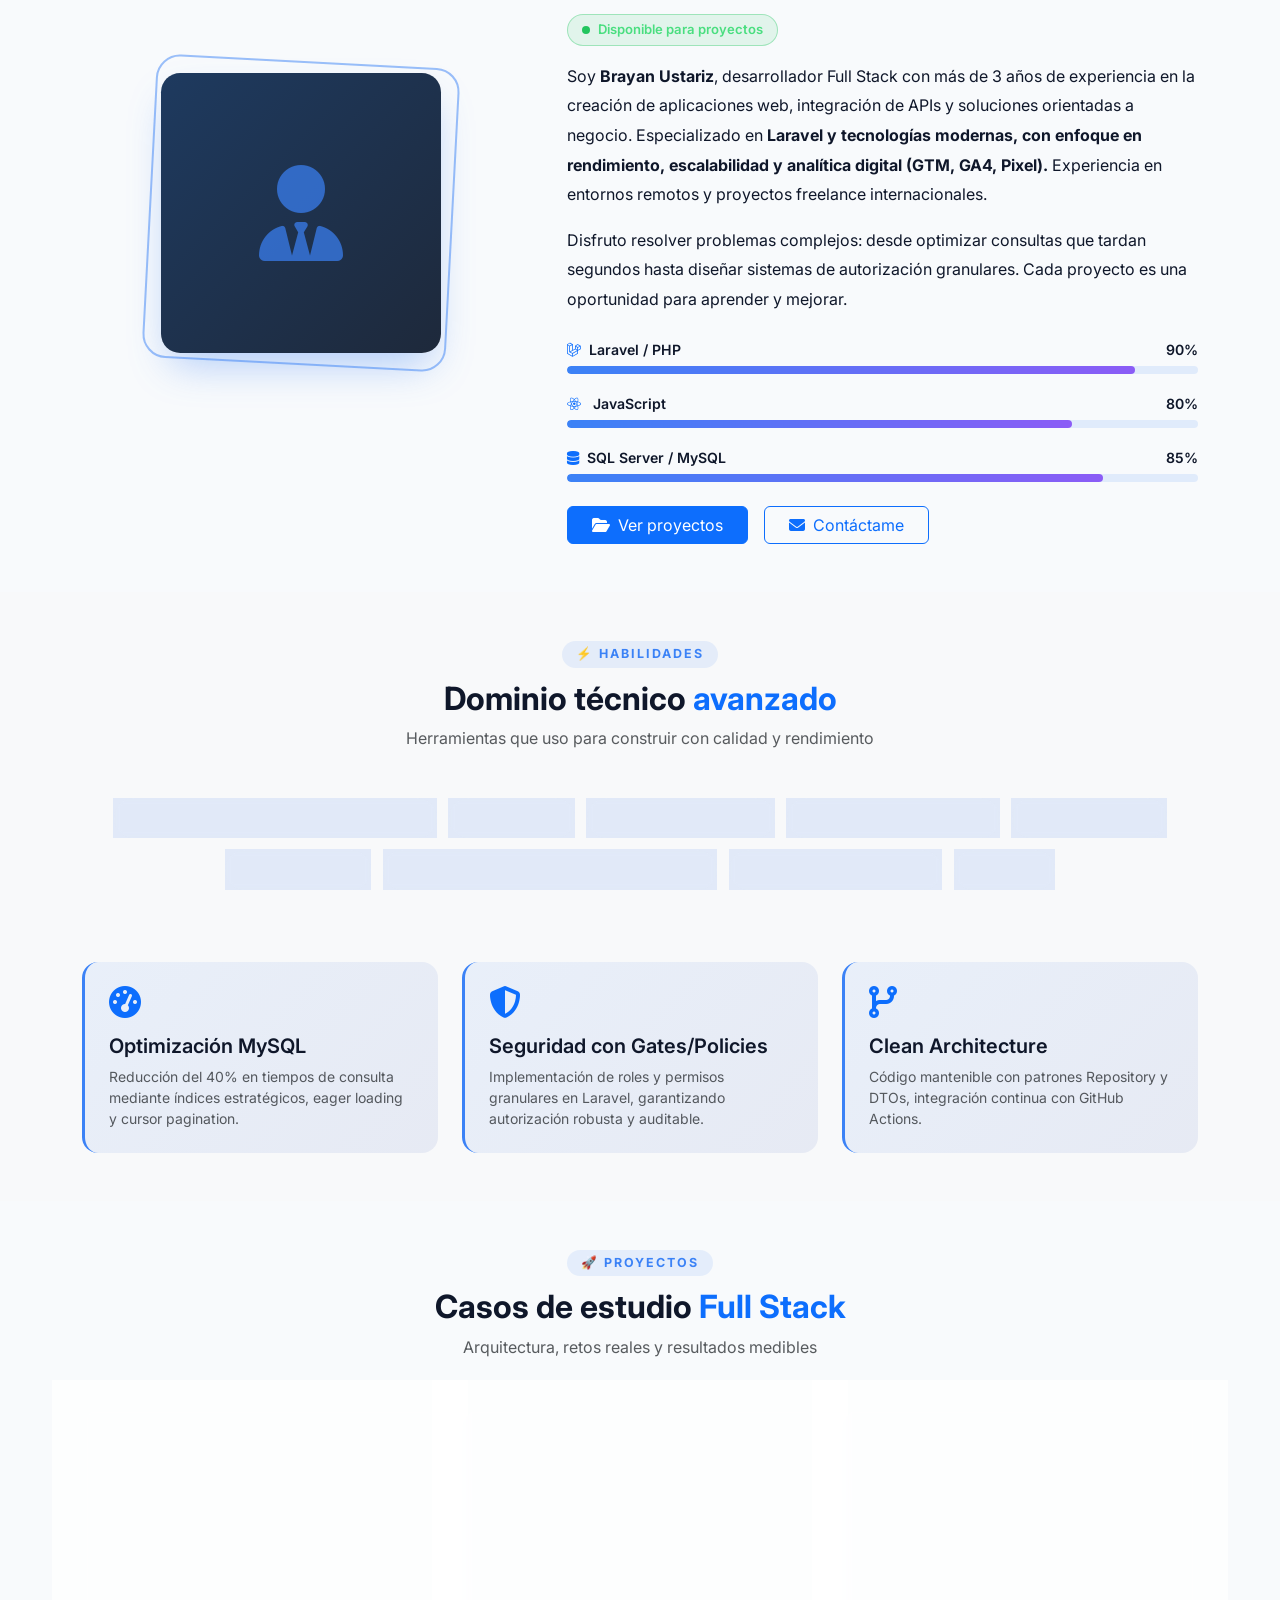
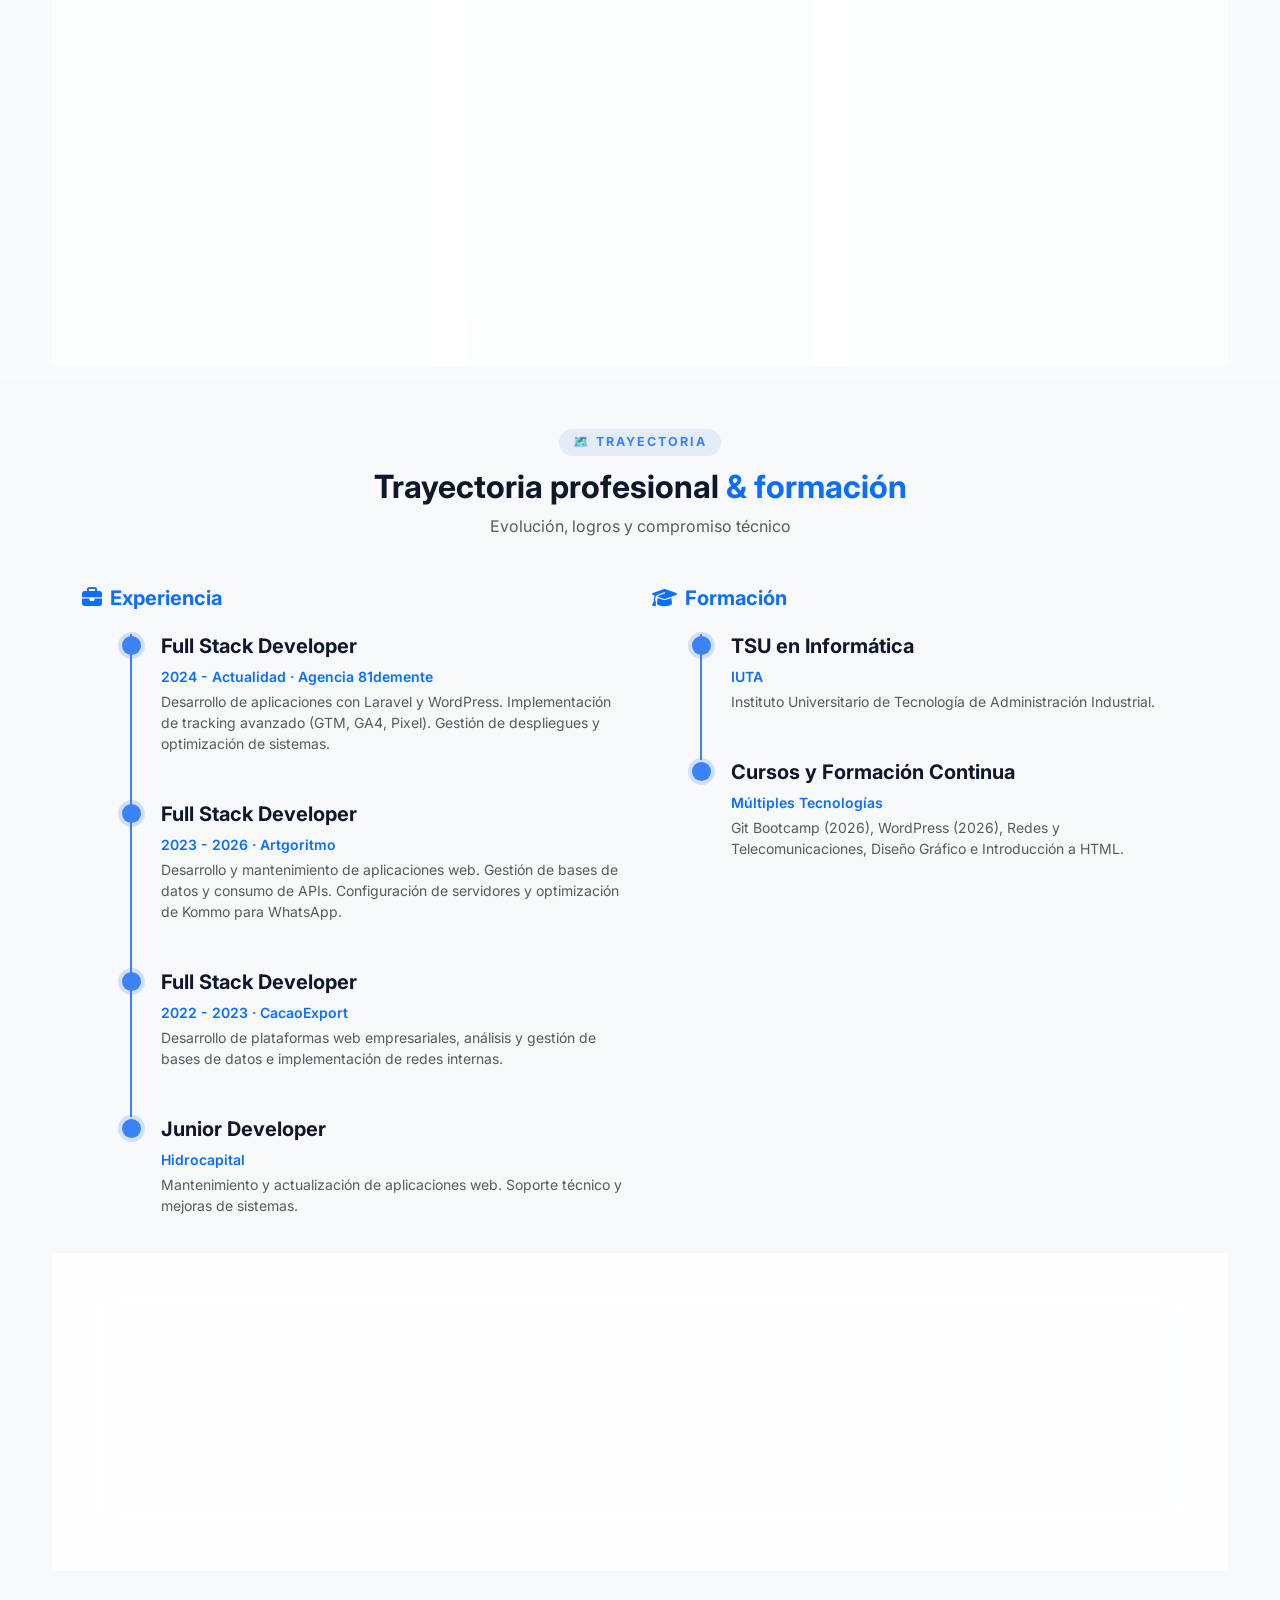
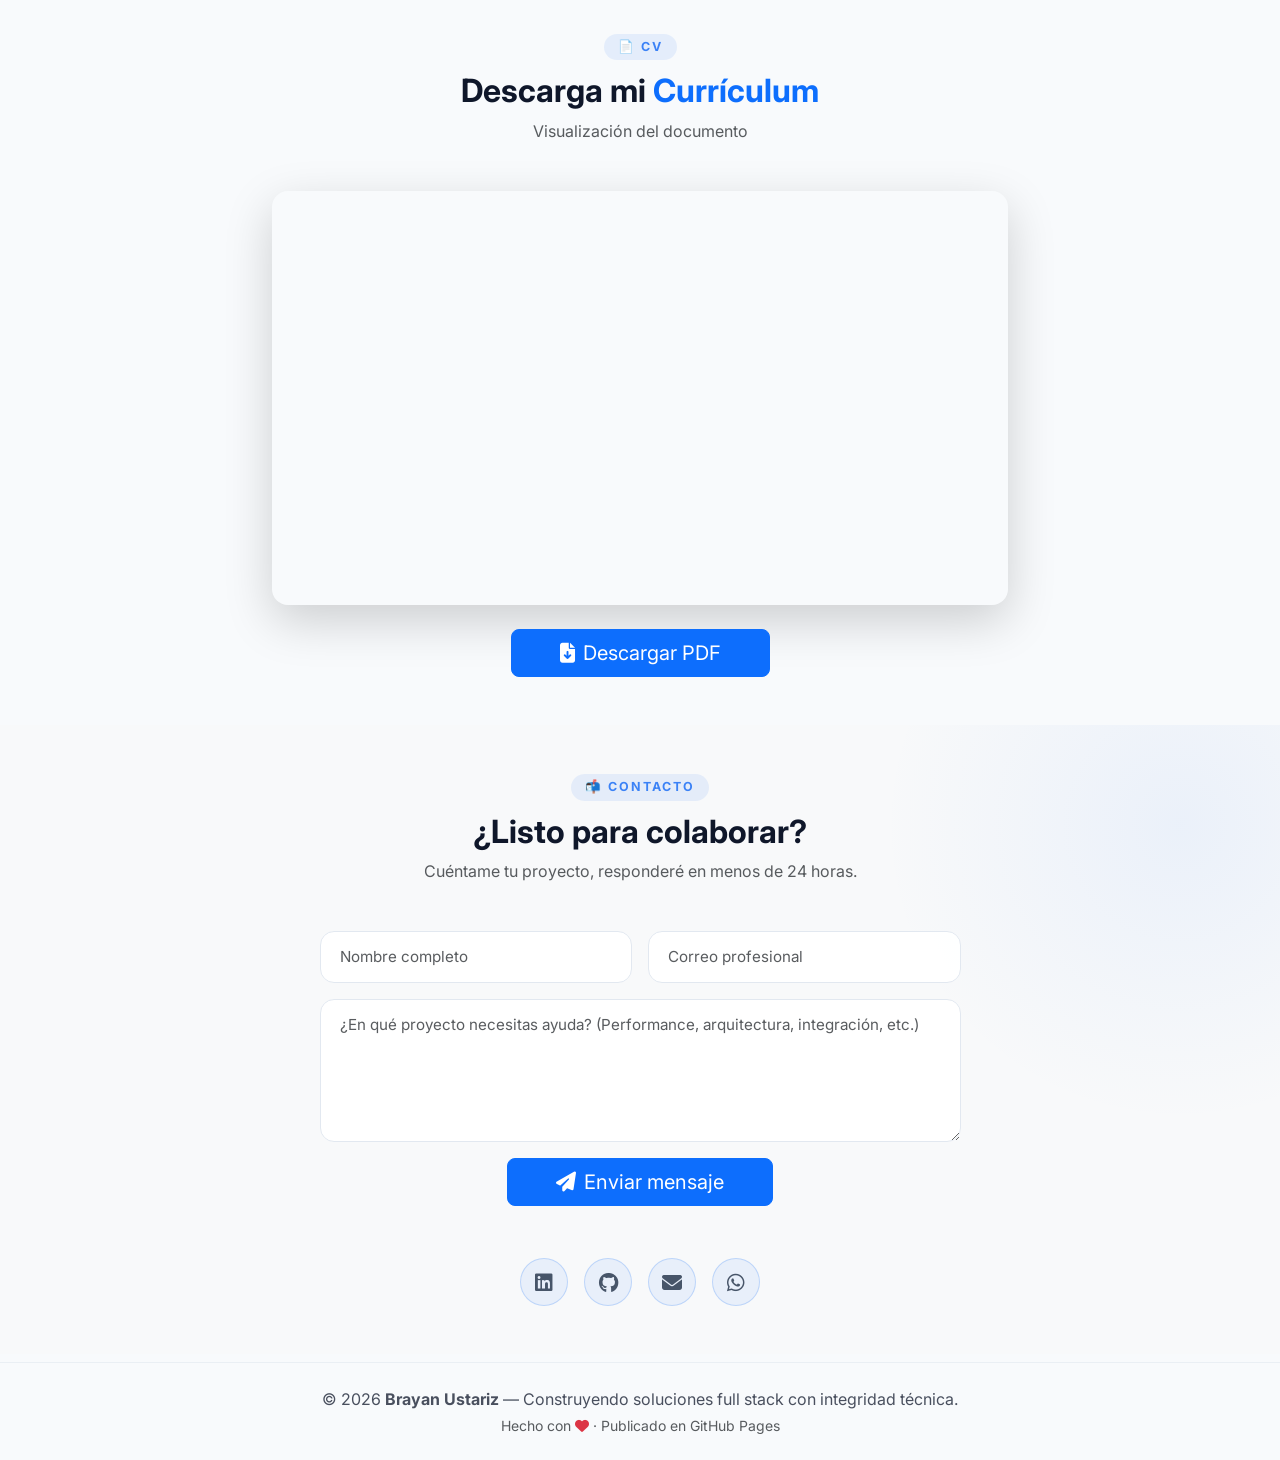
==== commit 991ce966: "update datos" ====
--- a/index.html
+++ b/index.html
@@ -1,14 +1,17 @@
 <!DOCTYPE html>
 <html lang="es">
+
 <head>
     <meta charset="UTF-8">
     <meta name="viewport" content="width=device-width, initial-scale=1.0, viewport-fit=cover">
-    <meta name="description" content="Portafolio Full Stack de Brayan Ustariz - Experto en Laravel, React, PHP y SQL. Soluciones tecnológicas escalables y eficientes.">
+    <meta name="description"
+        content="Portafolio Full Stack de Brayan Ustariz - Experto en Laravel, React, PHP y SQL. Soluciones tecnológicas escalables y eficientes.">
     <meta name="theme-color" content="#0f172a">
 
     <!-- Open Graph -->
     <meta property="og:title" content="Brayan Ustariz · Full Stack Developer">
-    <meta property="og:description" content="Full Stack Developer especializado en Laravel, React, PHP y SQL Server. Construyo soluciones escalables que transforman ideas en productos digitales.">
+    <meta property="og:description"
+        content="Full Stack Developer especializado en Laravel, React, PHP y SQL Server. Construyo soluciones escalables que transforman ideas en productos digitales.">
     <meta property="og:type" content="website">
     <meta property="og:url" content="https://brayan-ustariz.github.io">
 
@@ -19,7 +22,9 @@
     <link rel="preconnect" href="https://fonts.gstatic.com" crossorigin>
 
     <!-- Google Fonts -->
-    <link href="https://fonts.googleapis.com/css2?family=Inter:opsz,wght@14..32,300;14..32,400;14..32,500;14..32,600;14..32,700;14..32,800&display=swap" rel="stylesheet">
+    <link
+        href="https://fonts.googleapis.com/css2?family=Inter:opsz,wght@14..32,300;14..32,400;14..32,500;14..32,600;14..32,700;14..32,800&display=swap"
+        rel="stylesheet">
 
     <!-- Font Awesome -->
     <link rel="stylesheet" href="https://cdnjs.cloudflare.com/ajax/libs/font-awesome/6.5.0/css/all.min.css">
@@ -33,6 +38,7 @@
     <!-- CSS Principal -->
     <link rel="stylesheet" href="css/styles.css">
 </head>
+
 <body>
 
     <!-- =============================================
@@ -44,12 +50,12 @@
                 Brayan<span class="text-primary">Ustariz</span>
             </a>
             <div class="d-flex align-items-center gap-2">
-                <div class="dark-toggle me-1" id="darkModeToggle" aria-label="Cambiar modo oscuro" role="button" tabindex="0">
+                <div class="dark-toggle me-1" id="darkModeToggle" aria-label="Cambiar modo oscuro" role="button"
+                    tabindex="0">
                     <i class="fas fa-moon" id="darkIcon"></i>
                 </div>
                 <button class="navbar-toggler border-0" type="button" data-bs-toggle="collapse"
-                    data-bs-target="#navbarNav" aria-controls="navbarNav"
-                    aria-expanded="false" aria-label="Abrir menú">
+                    data-bs-target="#navbarNav" aria-controls="navbarNav" aria-expanded="false" aria-label="Abrir menú">
                     <span class="navbar-toggler-icon"></span>
                 </button>
             </div>
@@ -95,7 +101,8 @@
                         Reduzco tiempos de carga y garantizo seguridad.
                     </p>
 
-                    <div class="d-flex flex-wrap justify-content-center gap-3 mt-4" data-aos="fade-up" data-aos-delay="250">
+                    <div class="d-flex flex-wrap justify-content-center gap-3 mt-4" data-aos="fade-up"
+                        data-aos-delay="250">
                         <a href="#projects" class="btn btn-primary btn-lg px-5 btn-glow" id="heroProjectsBtn">
                             Ver proyectos <i class="fas fa-arrow-right ms-2"></i>
                         </a>
@@ -110,7 +117,8 @@
                         <span class="tech-chip"><i class="fab fa-php"></i> PHP 8+</span>
                         <span class="tech-chip"><i class="fab fa-js"></i> JavaScript</span>
                         <span class="tech-chip"><i class="fab fa-wordpress"></i> WordPress</span>
-                        <span class="tech-chip"><i class="fab fa-google"></i> Marketing Tech: GTM, GA4, Meta Pixel</span>
+                        <span class="tech-chip"><i class="fab fa-google"></i> Marketing Tech: GTM, GA4, Meta
+                            Pixel</span>
                         <span class="tech-chip"><i class="fas fa-database"></i> SQL Server / MySQL</span>
                     </div>
 
@@ -201,12 +209,14 @@
 
                     <p class="mb-3" style="line-height: 1.85;">
                         Soy <strong>Brayan Ustariz</strong>, desarrollador Full Stack con más de 3 años de experiencia
-                        en la creación de aplicaciones web, integración de APIs y soluciones orientadas a negocio. 
-                        Especializado en <strong>Laravel y tecnologías modernas, con enfoque en rendimiento, escalabilidad y analítica digital (GTM, GA4, Pixel).</strong>
+                        en la creación de aplicaciones web, integración de APIs y soluciones orientadas a negocio.
+                        Especializado en <strong>Laravel y tecnologías modernas, con enfoque en rendimiento,
+                            escalabilidad y analítica digital (GTM, GA4, Pixel).</strong>
                         Experiencia en entornos remotos y proyectos freelance internacionales.
                     </p>
                     <p class="mb-4" style="line-height: 1.85;">
-                        Disfruto resolver problemas complejos: desde optimizar consultas que tardan segundos hasta diseñar
+                        Disfruto resolver problemas complejos: desde optimizar consultas que tardan segundos hasta
+                        diseñar
                         sistemas de autorización granulares. Cada proyecto es una oportunidad para aprender y mejorar.
                     </p>
 
@@ -284,21 +294,24 @@
                     <div class="achievement-badge h-100">
                         <i class="fas fa-tachometer-alt fa-2x text-primary mb-3"></i>
                         <h5 class="fw-semibold">Optimización MySQL</h5>
-                        <p class="small mb-0 text-muted">Reducción del 40% en tiempos de consulta mediante índices estratégicos, eager loading y cursor pagination.</p>
+                        <p class="small mb-0 text-muted">Reducción del 40% en tiempos de consulta mediante índices
+                            estratégicos, eager loading y cursor pagination.</p>
                     </div>
                 </div>
                 <div class="col-md-6 col-lg-4">
                     <div class="achievement-badge h-100">
                         <i class="fas fa-shield-alt fa-2x text-primary mb-3"></i>
                         <h5 class="fw-semibold">Seguridad con Gates/Policies</h5>
-                        <p class="small mb-0 text-muted">Implementación de roles y permisos granulares en Laravel, garantizando autorización robusta y auditable.</p>
+                        <p class="small mb-0 text-muted">Implementación de roles y permisos granulares en Laravel,
+                            garantizando autorización robusta y auditable.</p>
                     </div>
                 </div>
                 <div class="col-md-6 col-lg-4">
                     <div class="achievement-badge h-100">
                         <i class="fas fa-code-branch fa-2x text-primary mb-3"></i>
                         <h5 class="fw-semibold">Clean Architecture</h5>
-                        <p class="small mb-0 text-muted">Código mantenible con patrones Repository y DTOs, integración continua con GitHub Actions.</p>
+                        <p class="small mb-0 text-muted">Código mantenible con patrones Repository y DTOs, integración
+                            continua con GitHub Actions.</p>
                     </div>
                 </div>
             </div>
@@ -322,14 +335,16 @@
                 <div class="col-md-6 col-lg-4" data-aos="fade-up" data-aos-delay="100">
                     <div class="project-card h-100 d-flex flex-column">
                         <div class="project-img-container">
-                            <img src="img/proyecto1.jpg" class="mockup-img" alt="CRM Analytics Dashboard" loading="lazy">
+                            <img src="img/proyecto1.jpg" class="mockup-img" alt="CRM Analytics Dashboard"
+                                loading="lazy">
                             <div class="project-img-overlay">
                                 <span class="badge bg-primary">CRM Analytics</span>
                             </div>
                         </div>
                         <div class="p-4 d-flex flex-column flex-grow-1">
                             <h4 class="fw-bold">CRM Analytics</h4>
-                            <p class="text-muted small mb-2"><i class="fab fa-laravel"></i> Laravel · Bootstrap · MySQL</p>
+                            <p class="text-muted small mb-2"><i class="fab fa-laravel"></i> Laravel · Bootstrap · MySQL
+                            </p>
                             <div class="mb-3 small">
                                 <span class="badge bg-primary bg-opacity-10 text-primary me-1">Reto:</span>
                                 Alto volumen de datos + tiempo de respuesta lento.
@@ -337,7 +352,7 @@
                                 <span class="badge bg-success bg-opacity-10 text-success mt-1">Solución:</span>
                                 Caché Redis, consultas optimizadas y cursor pagination.
                             </div>
-                            <div class="mt-auto d-flex gap-2 pt-3 flex-wrap"> 
+                            <div class="mt-auto d-flex gap-2 pt-3 flex-wrap">
                                 <a href="#" class="btn btn-sm btn-outline-primary" id="proj1Demo">
                                     <i class="fas fa-external-link-alt"></i> Demo
                                 </a>
@@ -361,7 +376,8 @@
                         </div>
                         <div class="p-4 d-flex flex-column flex-grow-1">
                             <h4 class="fw-bold">E-commerce Admin</h4>
-                            <p class="text-muted small mb-2"><i class="fab fa-bootstrap"></i> Bootstrap · Laravel API · JWT</p>
+                            <p class="text-muted small mb-2"><i class="fab fa-bootstrap"></i> Bootstrap · Laravel API ·
+                                JWT</p>
                             <div class="mb-3 small">
                                 <span class="badge bg-primary bg-opacity-10 text-primary me-1">Reto:</span>
                                 Estado complejo y autenticación en tiempo real.
@@ -377,7 +393,8 @@
                                     <i class="fab fa-github"></i> Código
                                 </a>
                             </div>
-                            <div class="mt-2 small text-muted">⚙️ Lazy loading y memoización de componentes críticos.</div>
+                            <div class="mt-2 small text-muted">⚙️ Lazy loading y memoización de componentes críticos.
+                            </div>
                         </div>
                     </div>
                 </div>
@@ -435,15 +452,27 @@
                     <div class="timeline">
                         <div class="timeline-item">
                             <div class="timeline-dot"></div>
-                            <h5 class="fw-bold">Desarrollador Full Stack</h5>
-                            <p class="text-primary mb-1 small fw-semibold">2024 - Actualidad · TechSolutions</p>
-                            <p class="text-muted small">Desarrollo de módulos financieros con Laravel + React. Implementación de reportes en SQL Server reduciendo latencia en un 30%.</p>
+                            <h5 class="fw-bold">Full Stack Developer</h5>
+                            <p class="text-primary mb-1 small fw-semibold">2024 - Actualidad · Agencia 81demente</p>
+                            <p class="text-muted small">Desarrollo de aplicaciones con Laravel y WordPress. Implementación de tracking avanzado (GTM, GA4, Pixel). Gestión de despliegues y optimización de sistemas.</p>
                         </div>
                         <div class="timeline-item">
                             <div class="timeline-dot"></div>
-                            <h5 class="fw-bold">Junior Backend Laravel</h5>
-                            <p class="text-primary mb-1 small fw-semibold">2022 - 2024 · Innovatech</p>
-                            <p class="text-muted small">Diseño de API RESTful, sistema de roles con Policies y migraciones complejas. Optimización de consultas SQL con índices.</p>
+                            <h5 class="fw-bold">Full Stack Developer</h5>
+                            <p class="text-primary mb-1 small fw-semibold">2023 - 2026 · Artgoritmo</p>
+                            <p class="text-muted small">Desarrollo y mantenimiento de aplicaciones web. Gestión de bases de datos y consumo de APIs. Configuración de servidores y optimización de Kommo para WhatsApp.</p>
+                        </div>
+                        <div class="timeline-item">
+                            <div class="timeline-dot"></div>
+                            <h5 class="fw-bold">Full Stack Developer</h5>
+                            <p class="text-primary mb-1 small fw-semibold">2022 - 2023 · CacaoExport</p>
+                            <p class="text-muted small">Desarrollo de plataformas web empresariales, análisis y gestión de bases de datos e implementación de redes internas.</p>
+                        </div>
+                        <div class="timeline-item">
+                            <div class="timeline-dot"></div>
+                            <h5 class="fw-bold">Junior Developer</h5>
+                            <p class="text-primary mb-1 small fw-semibold">Hidrocapital</p>
+                            <p class="text-muted small">Mantenimiento y actualización de aplicaciones web. Soporte técnico y mejoras de sistemas.</p>
                         </div>
                     </div>
                 </div>
@@ -453,15 +482,15 @@
                     <div class="timeline">
                         <div class="timeline-item">
                             <div class="timeline-dot"></div>
-                            <h5 class="fw-bold">Ingeniería en Sistemas</h5>
-                            <p class="text-primary mb-1 small fw-semibold">Universidad Tecnológica · 2026</p>
-                            <p class="text-muted small">Especialización en arquitectura de software y bases de datos. Proyectos con enfoque en performance y escalabilidad.</p>
+                            <h5 class="fw-bold">TSU en Informática</h5>
+                            <p class="text-primary mb-1 small fw-semibold">IUTA</p>
+                            <p class="text-muted small">Instituto Universitario de Tecnología de Administración Industrial.</p>
                         </div>
                         <div class="timeline-item">
                             <div class="timeline-dot"></div>
-                            <h5 class="fw-bold">Certificación Laravel &amp; SQL Server</h5>
-                            <p class="text-primary mb-1 small fw-semibold">Microsoft / Laracasts</p>
-                            <p class="text-muted small">Buenas prácticas, optimización de consultas avanzadas y seguridad en aplicaciones empresariales.</p>
+                            <h5 class="fw-bold">Cursos y Formación Continua</h5>
+                            <p class="text-primary mb-1 small fw-semibold">Múltiples Tecnologías</p>
+                            <p class="text-muted small">Git Bootcamp (2026), WordPress (2026), Redes y Telecomunicaciones, Diseño Gráfico e Introducción a HTML.</p>
                         </div>
                     </div>
                 </div>
@@ -471,7 +500,8 @@
             <div class="mt-5 p-4 rounded-4 glass-nav text-center" data-aos="zoom-in">
                 <i class="fas fa-chalkboard-user fa-3x text-primary mb-3"></i>
                 <h4 class="fw-semibold">Demo de habilidades administrativas</h4>
-                <p class="mb-3 text-muted">Accede a un <strong>dashboard público</strong> que simula un CRUD con Laravel, validaciones y seguridad básica.</p>
+                <p class="mb-3 text-muted">Accede a un <strong>dashboard público</strong> que simula un CRUD con
+                    Laravel, validaciones y seguridad básica.</p>
                 <a href="#" class="btn btn-primary btn-glow" id="demoGuestBtn" target="_blank">
                     <i class="fas fa-eye me-2"></i>Explorar demo "Guest CRUD"
                 </a>
@@ -494,18 +524,13 @@
             <div class="row justify-content-center" data-aos="fade-up" data-aos-delay="100">
                 <div class="col-lg-8">
                     <div class="ratio ratio-16x9 mb-4 shadow-lg rounded-4 overflow-hidden">
-                        <iframe
-                            src="img/Curriculum.pdf"
-                            style="border:0;"
-                            title="Currículum Brayan Ustariz"
+                        <iframe src="img/Curriculum.pdf" style="border:0;" title="Currículum Brayan Ustariz"
                             loading="lazy">
                         </iframe>
                     </div>
                     <div class="text-center">
-                        <a href="img/Curriculum.pdf"
-                           class="btn btn-primary btn-lg btn-glow px-5"
-                           id="downloadCVBtn"
-                           download="Brayan_Ustariz_CV.pdf">
+                        <a href="img/Curriculum.pdf" class="btn btn-primary btn-lg btn-glow px-5" id="downloadCVBtn"
+                            download="Brayan_Ustariz_CV.pdf">
                             <i class="fas fa-file-arrow-down me-2"></i>Descargar PDF
                         </a>
                     </div>
@@ -533,10 +558,7 @@
                         ► Reemplaza TU_EMAIL con tu email real antes de subir a GitHub Pages
                         ► La primera vez que se envíe, FormSubmit te pedirá confirmar tu email
                     -->
-                    <form
-                        action="https://formsubmit.co/brayan17enrique@gmail.com"
-                        method="POST"
-                        id="contactForm"
+                    <form action="https://formsubmit.co/brayan17enrique@gmail.com" method="POST" id="contactForm"
                         class="row g-3">
 
                         <!-- Configuración FormSubmit -->
@@ -546,33 +568,17 @@
                         <input type="text" name="_honey" style="display:none">
 
                         <div class="col-md-6">
-                            <input type="text"
-                                   class="form-control form-control-custom"
-                                   id="name"
-                                   name="name"
-                                   placeholder="Nombre completo"
-                                   required
-                                   minlength="2"
-                                   maxlength="100">
+                            <input type="text" class="form-control form-control-custom" id="name" name="name"
+                                placeholder="Nombre completo" required minlength="2" maxlength="100">
                         </div>
                         <div class="col-md-6">
-                            <input type="email"
-                                   class="form-control form-control-custom"
-                                   id="email"
-                                   name="email"
-                                   placeholder="Correo profesional"
-                                   required
-                                   maxlength="150">
+                            <input type="email" class="form-control form-control-custom" id="email" name="email"
+                                placeholder="Correo profesional" required maxlength="150">
                         </div>
                         <div class="col-12">
-                            <textarea class="form-control form-control-custom"
-                                      rows="5"
-                                      id="message"
-                                      name="message"
-                                      placeholder="¿En qué proyecto necesitas ayuda? (Performance, arquitectura, integración, etc.)"
-                                      required
-                                      minlength="10"
-                                      maxlength="2000"></textarea>
+                            <textarea class="form-control form-control-custom" rows="5" id="message" name="message"
+                                placeholder="¿En qué proyecto necesitas ayuda? (Performance, arquitectura, integración, etc.)"
+                                required minlength="10" maxlength="2000"></textarea>
                         </div>
                         <div class="col-12 text-center">
                             <button type="submit" class="btn btn-primary btn-lg px-5 btn-glow" id="submitBtn">
@@ -584,20 +590,21 @@
 
                     <!-- Redes sociales -->
                     <div class="mt-5 d-flex justify-content-center gap-3 flex-wrap">
-                        <a href="https://www.linkedin.com/in/brayan-ustariz-b33b29320" target="_blank" rel="noopener noreferrer"
-                           class="social-icon" aria-label="LinkedIn de Brayan Ustariz" id="linkedinLink">
+                        <a href="https://www.linkedin.com/in/brayan-ustariz-b33b29320" target="_blank"
+                            rel="noopener noreferrer" class="social-icon" aria-label="LinkedIn de Brayan Ustariz"
+                            id="linkedinLink">
                             <i class="fab fa-linkedin fa-lg"></i>
                         </a>
                         <a href="https://github.com/brayan-ustariz" target="_blank" rel="noopener noreferrer"
-                           class="social-icon" aria-label="GitHub de Brayan Ustariz" id="githubLink">
+                            class="social-icon" aria-label="GitHub de Brayan Ustariz" id="githubLink">
                             <i class="fab fa-github fa-lg"></i>
                         </a>
-                        <a href="mailto:brayan17enrique@gmail.com"
-                           class="social-icon" aria-label="Email de Brayan Ustariz" id="emailLink">
+                        <a href="mailto:brayan17enrique@gmail.com" class="social-icon"
+                            aria-label="Email de Brayan Ustariz" id="emailLink">
                             <i class="fas fa-envelope fa-lg"></i>
                         </a>
                         <a href="https://wa.me/584120154381" target="_blank" rel="noopener noreferrer"
-                           class="social-icon" aria-label="WhatsApp de Brayan Ustariz" id="whatsappLink">
+                            class="social-icon" aria-label="WhatsApp de Brayan Ustariz" id="whatsappLink">
                             <i class="fab fa-whatsapp fa-lg"></i>
                         </a>
                     </div>
@@ -627,4 +634,5 @@
     <script src="js/main.js"></script>
 
 </body>
-</html>
+
+</html>
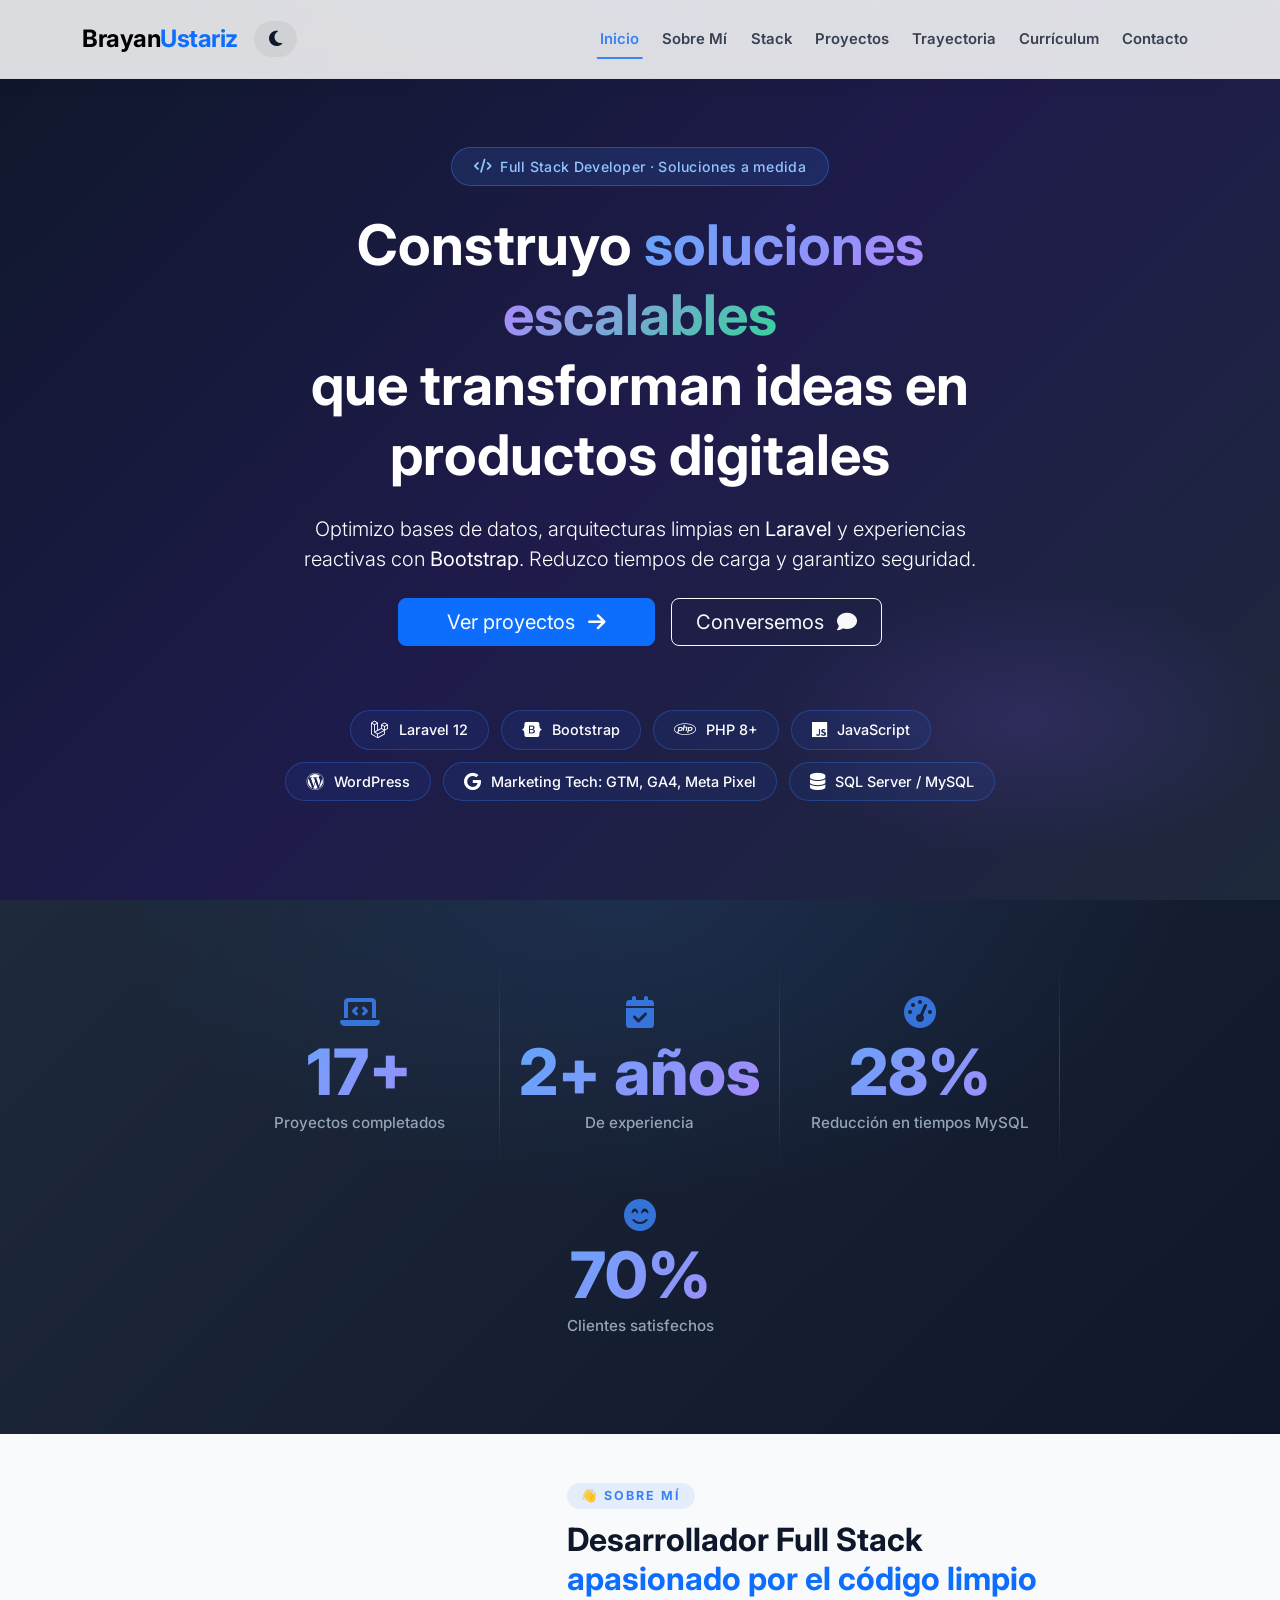
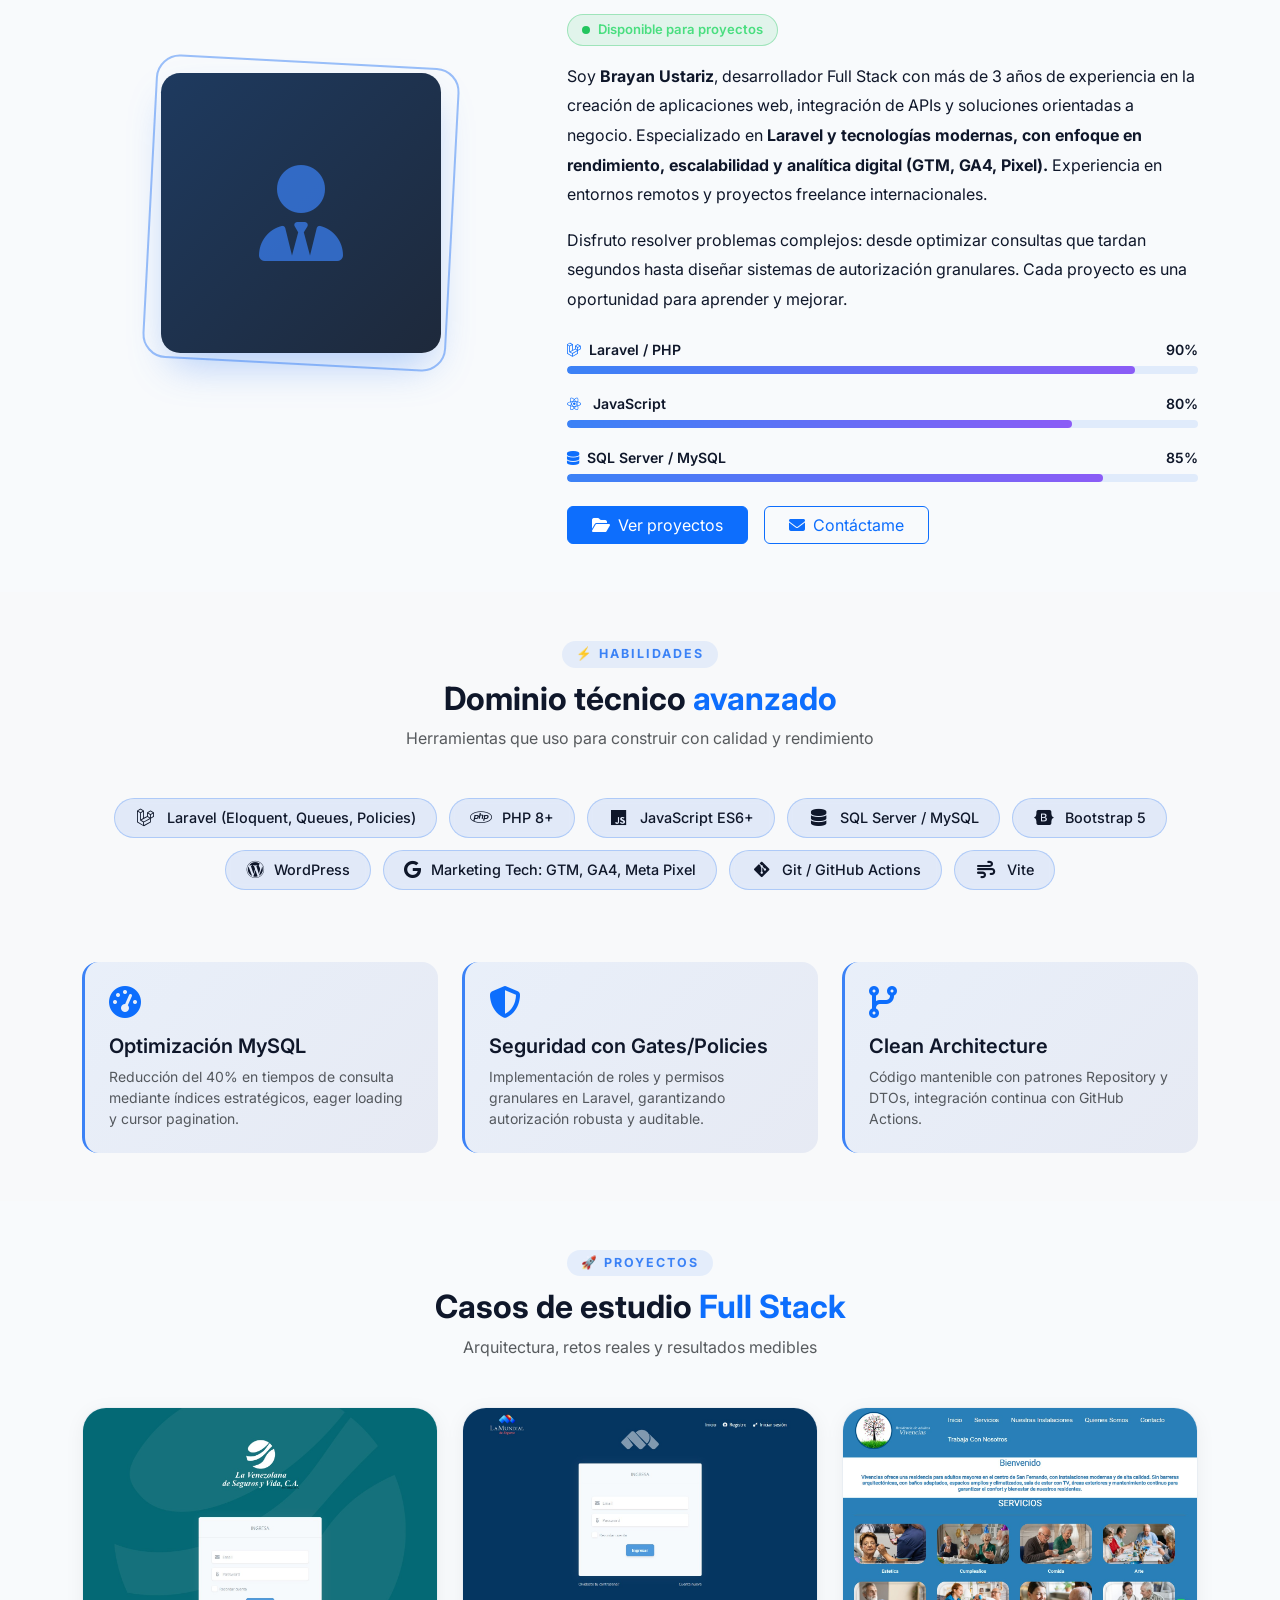
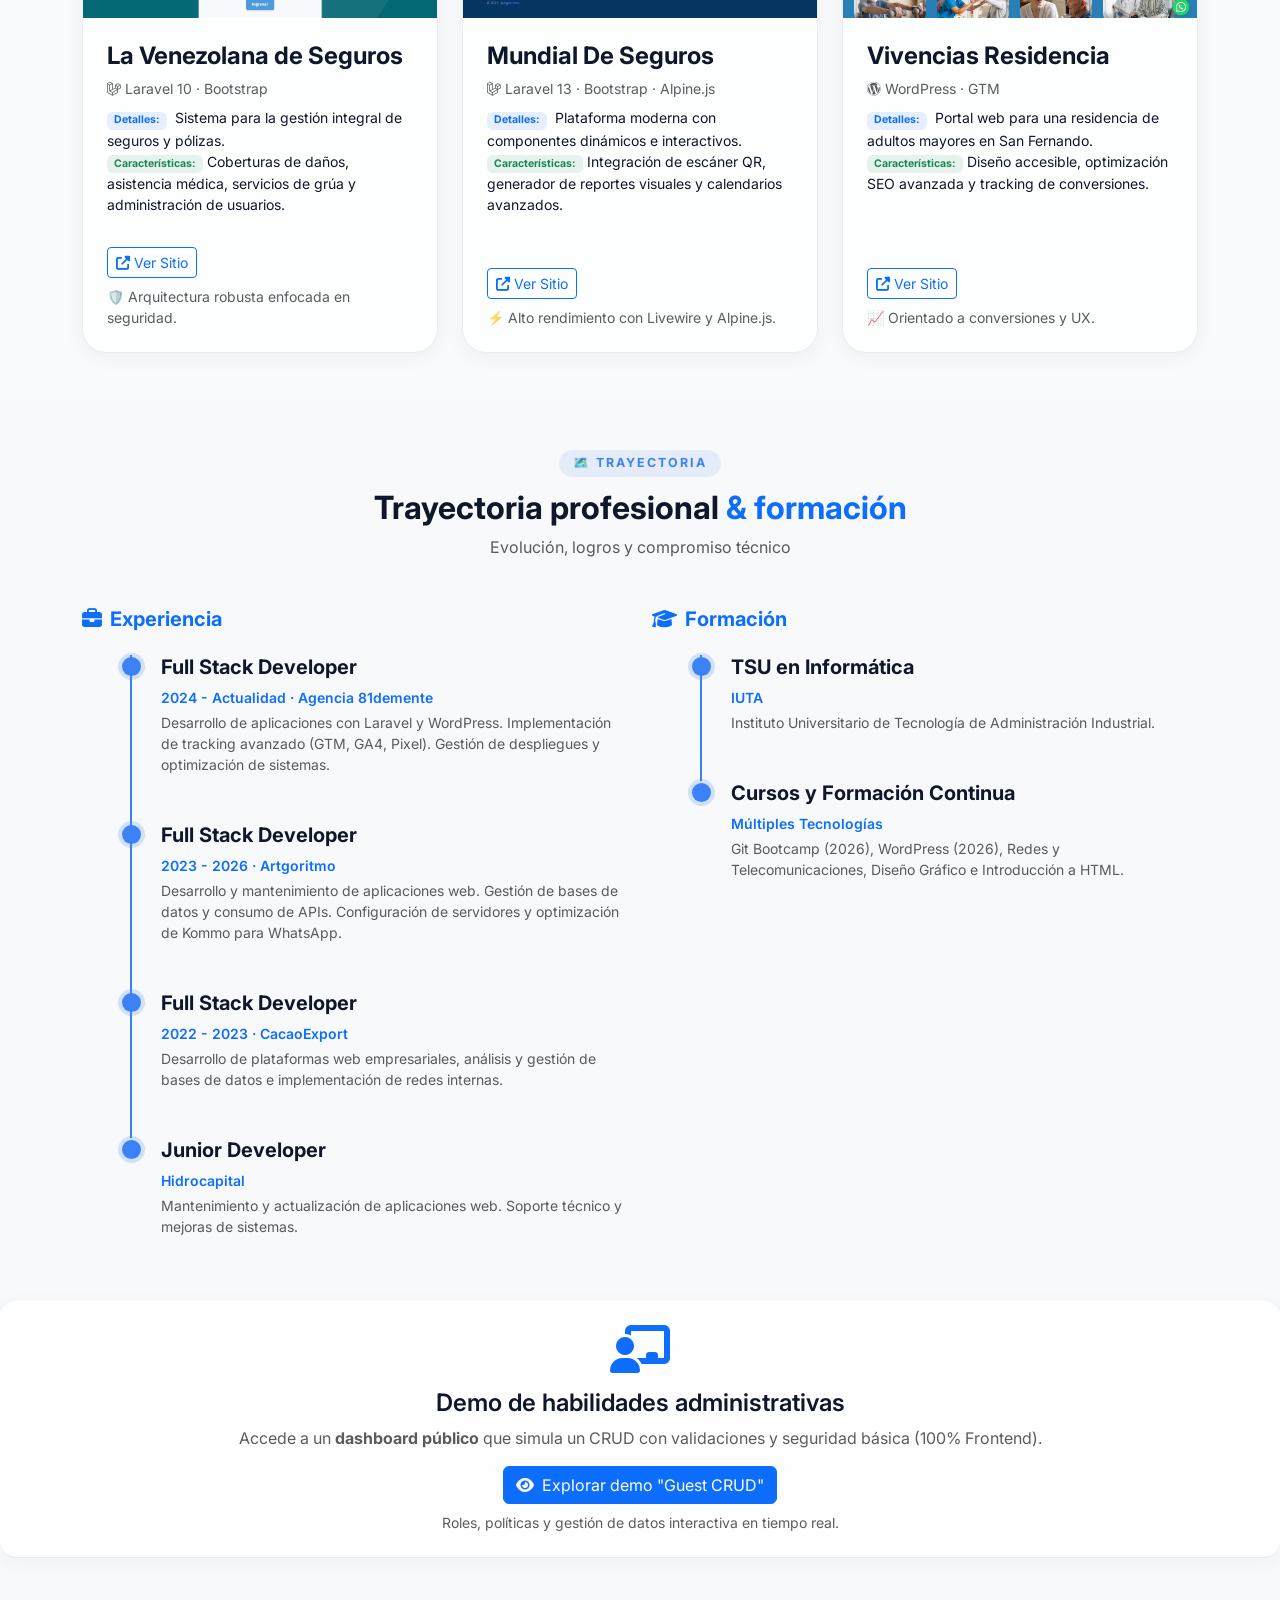
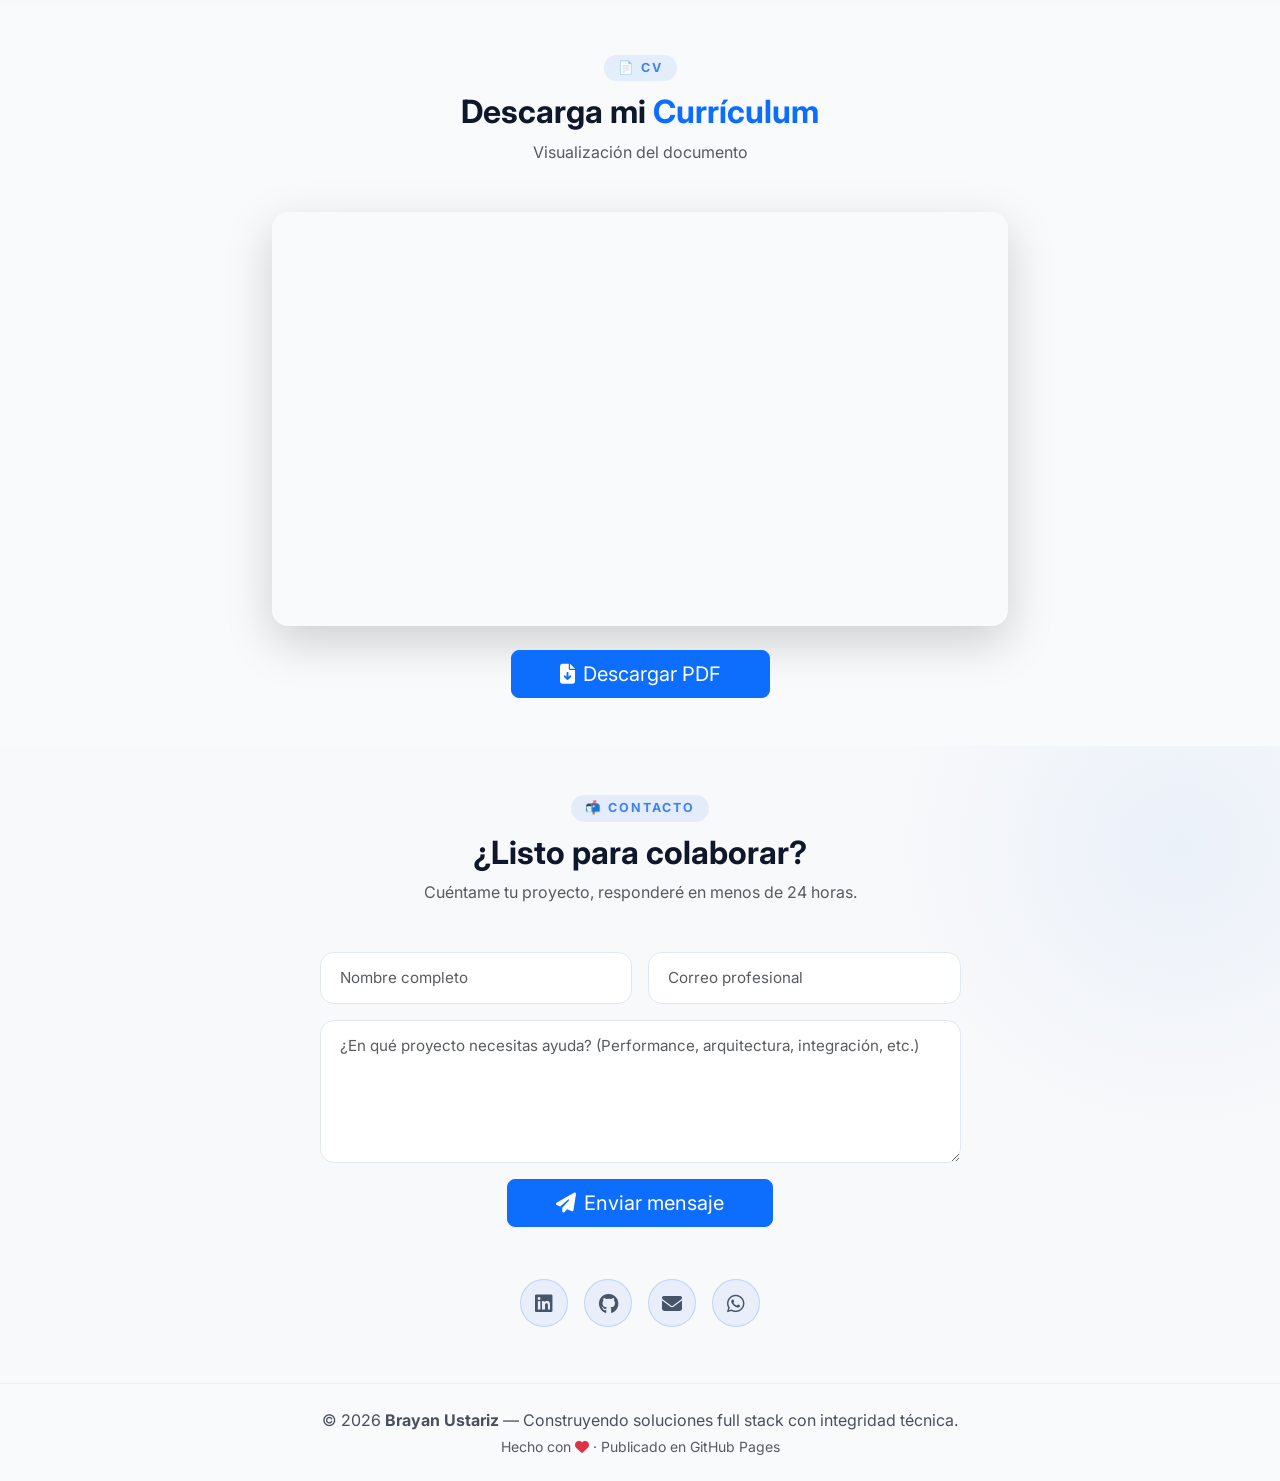
==== commit a0475589: "fin" ====
--- a/index.html
+++ b/index.html
@@ -8,8 +8,7 @@
         content="Portafolio Full Stack de Brayan Ustariz - Experto en Laravel, React, PHP y SQL. Soluciones tecnológicas escalables y eficientes.">
     <meta name="theme-color" content="#0f172a">
 
-    <!-- Open Graph -->
-    <meta property="og:title" content="Brayan Ustariz · Full Stack Developer">
+        <meta property="og:title" content="Brayan Ustariz · Full Stack Developer">
     <meta property="og:description"
         content="Full Stack Developer especializado en Laravel, React, PHP y SQL Server. Construyo soluciones escalables que transforman ideas en productos digitales.">
     <meta property="og:type" content="website">
@@ -17,34 +16,25 @@
 
     <title>Brayan Ustariz · Full Stack Developer</title>
 
-    <!-- Preconnect para performance -->
-    <link rel="preconnect" href="https://fonts.googleapis.com">
+        <link rel="preconnect" href="https://fonts.googleapis.com">
     <link rel="preconnect" href="https://fonts.gstatic.com" crossorigin>
 
-    <!-- Google Fonts -->
-    <link
+        <link
         href="https://fonts.googleapis.com/css2?family=Inter:opsz,wght@14..32,300;14..32,400;14..32,500;14..32,600;14..32,700;14..32,800&display=swap"
         rel="stylesheet">
 
-    <!-- Font Awesome -->
-    <link rel="stylesheet" href="https://cdnjs.cloudflare.com/ajax/libs/font-awesome/6.5.0/css/all.min.css">
-
-    <!-- AOS Animations -->
-    <link href="https://unpkg.com/aos@2.3.1/dist/aos.css" rel="stylesheet">
-
-    <!-- Bootstrap CSS -->
-    <link href="https://cdn.jsdelivr.net/npm/bootstrap@5.3.0/dist/css/bootstrap.min.css" rel="stylesheet">
-
-    <!-- CSS Principal -->
-    <link rel="stylesheet" href="css/styles.css">
+        <link rel="stylesheet" href="https://cdnjs.cloudflare.com/ajax/libs/font-awesome/6.5.0/css/all.min.css">
+
+        <link href="https://unpkg.com/aos@2.3.1/dist/aos.css" rel="stylesheet">
+
+        <link href="https://cdn.jsdelivr.net/npm/bootstrap@5.3.0/dist/css/bootstrap.min.css" rel="stylesheet">
+
+        <link rel="stylesheet" href="css/styles.css">
 </head>
 
 <body>
 
-    <!-- =============================================
-         NAVBAR — Glassmorphism
-         ============================================= -->
-    <nav class="navbar navbar-expand-lg fixed-top glass-nav py-3" role="navigation" aria-label="Navegación principal">
+        <nav class="navbar navbar-expand-lg fixed-top glass-nav py-3" role="navigation" aria-label="Navegación principal">
         <div class="container">
             <a class="navbar-brand fw-bold fs-4" href="#hero" aria-label="Inicio">
                 Brayan<span class="text-primary">Ustariz</span>
@@ -73,12 +63,8 @@
         </div>
     </nav>
 
-    <!-- =============================================
-         HERO SECTION
-         ============================================= -->
-    <section id="hero" class="hero-gradient min-vh-100 d-flex align-items-center pt-5" aria-label="Presentación">
-        <!-- Partículas -->
-        <div class="hero-particles" aria-hidden="true"></div>
+        <section id="hero" class="hero-gradient min-vh-100 d-flex align-items-center pt-5" aria-label="Presentación">
+                <div class="hero-particles" aria-hidden="true"></div>
 
         <div class="container text-white py-5 position-relative" data-aos="fade-up">
             <div class="row justify-content-center">
@@ -127,10 +113,7 @@
         </div>
     </section>
 
-    <!-- =============================================
-         ESTADÍSTICAS / COUNTERS
-         ============================================= -->
-    <section class="stats-section" aria-label="Estadísticas">
+        <section class="stats-section" aria-label="Estadísticas">
         <div class="container position-relative">
             <div class="row g-0 text-white justify-content-center">
 
@@ -182,15 +165,11 @@
         </div>
     </section>
 
-    <!-- =============================================
-         SOBRE MÍ
-         ============================================= -->
-    <section id="about" class="about-section py-5" aria-label="Sobre Mí">
+        <section id="about" class="about-section py-5" aria-label="Sobre Mí">
         <div class="container">
             <div class="row align-items-center g-5">
 
-                <!-- Avatar -->
-                <div class="col-lg-5 text-center" data-aos="fade-right">
+                                <div class="col-lg-5 text-center" data-aos="fade-right">
                     <div class="about-img-wrapper d-inline-block">
                         <div class="about-avatar-placeholder">
                             <i class="fas fa-user-tie"></i>
@@ -198,8 +177,7 @@
                     </div>
                 </div>
 
-                <!-- Texto -->
-                <div class="col-lg-7" data-aos="fade-left">
+                                <div class="col-lg-7" data-aos="fade-left">
                     <span class="section-tag">👋 Sobre Mí</span>
                     <h2 class="fw-bold mb-3">Desarrollador Full Stack<br>
                         <span class="text-primary">apasionado por el código limpio</span>
@@ -220,8 +198,7 @@
                         sistemas de autorización granulares. Cada proyecto es una oportunidad para aprender y mejorar.
                     </p>
 
-                    <!-- Skill bars -->
-                    <div class="mb-2">
+                                        <div class="mb-2">
                         <div class="skill-bar-wrapper" id="skill-laravel">
                             <div class="skill-bar-label">
                                 <span><i class="fab fa-laravel me-2 text-primary"></i>Laravel / PHP</span>
@@ -265,10 +242,7 @@
         </div>
     </section>
 
-    <!-- =============================================
-         STACK TECNOLÓGICO
-         ============================================= -->
-    <section id="skills" class="py-5 bg-light" aria-label="Stack tecnológico">
+        <section id="skills" class="py-5 bg-light" aria-label="Stack tecnológico">
         <div class="container">
             <div class="text-center mb-5" data-aos="fade-up">
                 <span class="section-tag">⚡ Habilidades</span>
@@ -288,8 +262,7 @@
                 <div class="tech-chip"><i class="fas fa-wind fa-fw"></i> Vite</div>
             </div>
 
-            <!-- Logros técnicos -->
-            <div class="row g-4 mt-2" data-aos="fade-up" data-aos-delay="100">
+                        <div class="row g-4 mt-2" data-aos="fade-up" data-aos-delay="100">
                 <div class="col-md-6 col-lg-4">
                     <div class="achievement-badge h-100">
                         <i class="fas fa-tachometer-alt fa-2x text-primary mb-3"></i>
@@ -318,10 +291,7 @@
         </div>
     </section>
 
-    <!-- =============================================
-         PROYECTOS DESTACADOS
-         ============================================= -->
-    <section id="projects" class="py-5" aria-label="Proyectos">
+        <section id="projects" class="py-5" aria-label="Proyectos">
         <div class="container">
             <div class="text-center mb-5" data-aos="fade-up">
                 <span class="section-tag">🚀 Proyectos</span>
@@ -331,114 +301,96 @@
 
             <div class="row g-4">
 
-                <!-- Proyecto 1 -->
-                <div class="col-md-6 col-lg-4" data-aos="fade-up" data-aos-delay="100">
+                                <div class="col-md-6 col-lg-4" data-aos="fade-up" data-aos-delay="100">
                     <div class="project-card h-100 d-flex flex-column">
                         <div class="project-img-container">
-                            <img src="img/proyecto1.jpg" class="mockup-img" alt="CRM Analytics Dashboard"
+                            <img src="img/proyecto1.jpg" class="mockup-img" alt="La Venezolana De Seguros"
                                 loading="lazy">
                             <div class="project-img-overlay">
-                                <span class="badge bg-primary">CRM Analytics</span>
+                                <span class="badge bg-primary">Plataforma de Seguros</span>
                             </div>
                         </div>
                         <div class="p-4 d-flex flex-column flex-grow-1">
-                            <h4 class="fw-bold">CRM Analytics</h4>
-                            <p class="text-muted small mb-2"><i class="fab fa-laravel"></i> Laravel · Bootstrap · MySQL
-                            </p>
+                            <h4 class="fw-bold">La Venezolana de Seguros</h4>
+                            <p class="text-muted small mb-2"><i class="fab fa-laravel"></i> Laravel 10 · Bootstrap</p>
                             <div class="mb-3 small">
-                                <span class="badge bg-primary bg-opacity-10 text-primary me-1">Reto:</span>
-                                Alto volumen de datos + tiempo de respuesta lento.
+                                <span class="badge bg-primary bg-opacity-10 text-primary me-1">Detalles:</span>
+                                Sistema para la gestión integral de seguros y pólizas.
                                 <br>
-                                <span class="badge bg-success bg-opacity-10 text-success mt-1">Solución:</span>
-                                Caché Redis, consultas optimizadas y cursor pagination.
+                                <span class="badge bg-success bg-opacity-10 text-success mt-1">Características:</span>
+                                Coberturas de daños, asistencia médica, servicios de grúa y administración de usuarios.
                             </div>
                             <div class="mt-auto d-flex gap-2 pt-3 flex-wrap">
-                                <a href="#" class="btn btn-sm btn-outline-primary" id="proj1Demo">
-                                    <i class="fas fa-external-link-alt"></i> Demo
+                                <a href="http://canal.lavenezolanadeseguros.com/" class="btn btn-sm btn-outline-primary" target="_blank" rel="noopener">
+                                    <i class="fas fa-external-link-alt"></i> Ver Sitio
                                 </a>
-                                <a href="#" class="btn btn-sm btn-outline-secondary" id="proj1Code">
-                                    <i class="fab fa-github"></i> Código
-                                </a>
-                            </div>
-                            <div class="mt-2 small text-muted">🔍 Query Scopes + eliminación de N+1 queries.</div>
-                        </div>
-                    </div>
-                </div>
-
-                <!-- Proyecto 2 -->
-                <div class="col-md-6 col-lg-4" data-aos="fade-up" data-aos-delay="200">
+                            </div>
+                            <div class="mt-2 small text-muted">🛡️ Arquitectura robusta enfocada en seguridad.</div>
+                        </div>
+                    </div>
+                </div>
+
+                                <div class="col-md-6 col-lg-4" data-aos="fade-up" data-aos-delay="200">
                     <div class="project-card h-100 d-flex flex-column">
                         <div class="project-img-container">
-                            <img src="img/proyecto2.jpg" class="mockup-img" alt="E-commerce Admin Panel" loading="lazy">
+                            <img src="img/proyecto2.jpg" class="mockup-img" alt="Mundial de Seguros" loading="lazy">
                             <div class="project-img-overlay">
-                                <span class="badge bg-primary">E-commerce Admin</span>
+                                <span class="badge bg-primary">Sistema Aseguradora</span>
                             </div>
                         </div>
                         <div class="p-4 d-flex flex-column flex-grow-1">
-                            <h4 class="fw-bold">E-commerce Admin</h4>
-                            <p class="text-muted small mb-2"><i class="fab fa-bootstrap"></i> Bootstrap · Laravel API ·
-                                JWT</p>
+                            <h4 class="fw-bold">Mundial De Seguros</h4>
+                            <p class="text-muted small mb-2"><i class="fab fa-laravel"></i> Laravel 13 · Bootstrap · Alpine.js</p>
                             <div class="mb-3 small">
-                                <span class="badge bg-primary bg-opacity-10 text-primary me-1">Reto:</span>
-                                Estado complejo y autenticación en tiempo real.
+                                <span class="badge bg-primary bg-opacity-10 text-primary me-1">Detalles:</span>
+                                Plataforma moderna con componentes dinámicos e interactivos.
                                 <br>
-                                <span class="badge bg-success bg-opacity-10 text-success mt-1">Solución:</span>
-                                Context API + Laravel Sanctum y políticas de recursos.
+                                <span class="badge bg-success bg-opacity-10 text-success mt-1">Características:</span>
+                                Integración de escáner QR, generador de reportes visuales y calendarios avanzados.
                             </div>
                             <div class="mt-auto d-flex gap-2 pt-3 flex-wrap">
-                                <a href="#" class="btn btn-sm btn-outline-primary" id="proj2Demo">
-                                    <i class="fas fa-external-link-alt"></i> Demo
+                                <a href="https://www.grupo-mundial.com/" class="btn btn-sm btn-outline-primary" target="_blank" rel="noopener">
+                                    <i class="fas fa-external-link-alt"></i> Ver Sitio
                                 </a>
-                                <a href="#" class="btn btn-sm btn-outline-secondary" id="proj2Code">
-                                    <i class="fab fa-github"></i> Código
-                                </a>
-                            </div>
-                            <div class="mt-2 small text-muted">⚙️ Lazy loading y memoización de componentes críticos.
-                            </div>
-                        </div>
-                    </div>
-                </div>
-
-                <!-- Proyecto 3 -->
-                <div class="col-md-6 col-lg-4" data-aos="fade-up" data-aos-delay="300">
+                            </div>
+                            <div class="mt-2 small text-muted">⚡ Alto rendimiento con Livewire y Alpine.js.</div>
+                        </div>
+                    </div>
+                </div>
+
+                                <div class="col-md-6 col-lg-4" data-aos="fade-up" data-aos-delay="300">
                     <div class="project-card h-100 d-flex flex-column">
                         <div class="project-img-container">
-                            <img src="img/proyecto3.jpg" class="mockup-img" alt="Sistema de Inventario" loading="lazy">
+                            <img src="img/proyecto3.jpg" class="mockup-img" alt="Vivencias Residencia" loading="lazy">
                             <div class="project-img-overlay">
-                                <span class="badge bg-primary">Sistema de Inventario</span>
+                                <span class="badge bg-primary">Institucional</span>
                             </div>
                         </div>
                         <div class="p-4 d-flex flex-column flex-grow-1">
-                            <h4 class="fw-bold">Sistema de Inventario</h4>
-                            <p class="text-muted small mb-2"><i class="fas fa-database"></i> MySQL · PHP · Laravel</p>
+                            <h4 class="fw-bold">Vivencias Residencia</h4>
+                            <p class="text-muted small mb-2"><i class="fab fa-wordpress"></i> WordPress · GTM</p>
                             <div class="mb-3 small">
-                                <span class="badge bg-primary bg-opacity-10 text-primary me-1">Reto:</span>
-                                Consistencia transaccional y deadlocks.
+                                <span class="badge bg-primary bg-opacity-10 text-primary me-1">Detalles:</span>
+                                Portal web para una residencia de adultos mayores en San Fernando.
                                 <br>
-                                <span class="badge bg-success bg-opacity-10 text-success mt-1">Solución:</span>
-                                Transacciones explícitas, índices y stored procedures.
+                                <span class="badge bg-success bg-opacity-10 text-success mt-1">Características:</span>
+                                Diseño accesible, optimización SEO avanzada y tracking de conversiones.
                             </div>
                             <div class="mt-auto d-flex gap-2 pt-3 flex-wrap">
-                                <a href="#" class="btn btn-sm btn-outline-primary" id="proj3Demo">
-                                    <i class="fas fa-external-link-alt"></i> Demo
+                                <a href="https://vivenciasresidenciadeadultos.com.ar/" class="btn btn-sm btn-outline-primary" target="_blank" rel="noopener">
+                                    <i class="fas fa-external-link-alt"></i> Ver Sitio
                                 </a>
-                                <a href="#" class="btn btn-sm btn-outline-secondary" id="proj3Code">
-                                    <i class="fab fa-github"></i> Código
-                                </a>
-                            </div>
-                            <div class="mt-2 small text-muted">📊 Reducción del 35% en locks concurrentes.</div>
-                        </div>
-                    </div>
-                </div>
-
-            </div>
-        </div>
-    </section>
-
-    <!-- =============================================
-         EXPERIENCIA Y EDUCACIÓN
-         ============================================= -->
-    <section id="experience" class="py-5 bg-light" aria-label="Trayectoria profesional">
+                            </div>
+                            <div class="mt-2 small text-muted">📈 Orientado a conversiones y UX.</div>
+                        </div>
+                    </div>
+                </div>
+
+            </div>
+        </div>
+    </section>
+
+        <section id="experience" class="py-5 bg-light" aria-label="Trayectoria profesional">
         <div class="container">
             <div class="text-center mb-5" data-aos="fade-up">
                 <span class="section-tag">🗺️ Trayectoria</span>
@@ -493,27 +445,23 @@
                             <p class="text-muted small">Git Bootcamp (2026), WordPress (2026), Redes y Telecomunicaciones, Diseño Gráfico e Introducción a HTML.</p>
                         </div>
                     </div>
-                </div>
-            </div>
-
-            <!-- Demo Dashboard -->
+                    </div>
+                </div>
+            </div>
+
             <div class="mt-5 p-4 rounded-4 glass-nav text-center" data-aos="zoom-in">
                 <i class="fas fa-chalkboard-user fa-3x text-primary mb-3"></i>
                 <h4 class="fw-semibold">Demo de habilidades administrativas</h4>
-                <p class="mb-3 text-muted">Accede a un <strong>dashboard público</strong> que simula un CRUD con
-                    Laravel, validaciones y seguridad básica.</p>
-                <a href="#" class="btn btn-primary btn-glow" id="demoGuestBtn" target="_blank">
+                <p class="mb-3 text-muted">Accede a un <strong>dashboard público</strong> que simula un CRUD con validaciones y seguridad básica (100% Frontend).</p>
+                <a href="demo.html" class="btn btn-primary btn-glow" id="demoGuestBtn">
                     <i class="fas fa-eye me-2"></i>Explorar demo "Guest CRUD"
                 </a>
-                <div class="small text-muted mt-2">Roles, políticas y gestión de datos en tiempo real.</div>
-            </div>
-        </div>
-    </section>
-
-    <!-- =============================================
-         CURRÍCULUM
-         ============================================= -->
-    <section id="curriculum" class="py-5" aria-label="Currículum">
+                <div class="small text-muted mt-2">Roles, políticas y gestión de datos interactiva en tiempo real.</div>
+            </div>
+        </div>
+    </section>
+
+        <section id="curriculum" class="py-5" aria-label="Currículum">
         <div class="container">
             <div class="text-center mb-5" data-aos="fade-up">
                 <span class="section-tag">📄 CV</span>
@@ -539,10 +487,7 @@
         </div>
     </section>
 
-    <!-- =============================================
-         CONTACTO — FormSubmit (sin backend)
-         ============================================= -->
-    <section id="contact" class="py-5 bg-light contact-section" aria-label="Contacto">
+        <section id="contact" class="py-5 bg-light contact-section" aria-label="Contacto">
         <div class="container">
             <div class="row justify-content-center" data-aos="fade-up">
                 <div class="col-lg-8 col-xl-7">
@@ -553,16 +498,10 @@
                         <p class="text-muted">Cuéntame tu proyecto, responderé en menos de 24 horas.</p>
                     </div>
 
-                    <!--
-                        FORMULARIO con FormSubmit.co
-                        ► Reemplaza TU_EMAIL con tu email real antes de subir a GitHub Pages
-                        ► La primera vez que se envíe, FormSubmit te pedirá confirmar tu email
-                    -->
-                    <form action="https://formsubmit.co/brayan17enrique@gmail.com" method="POST" id="contactForm"
+                                        <form action="https://formsubmit.co/brayan17enrique@gmail.com" method="POST" id="contactForm"
                         class="row g-3">
 
-                        <!-- Configuración FormSubmit -->
-                        <input type="hidden" name="_next" id="formNextUrl" value="">
+                                                <input type="hidden" name="_next" id="formNextUrl" value="">
                         <input type="hidden" name="_subject" value="✉️ Nuevo mensaje desde tu portafolio">
                         <input type="hidden" name="_captcha" value="false">
                         <input type="text" name="_honey" style="display:none">
@@ -588,8 +527,7 @@
                         <div id="formFeedback" class="col-12 mt-1"></div>
                     </form>
 
-                    <!-- Redes sociales -->
-                    <div class="mt-5 d-flex justify-content-center gap-3 flex-wrap">
+                                        <div class="mt-5 d-flex justify-content-center gap-3 flex-wrap">
                         <a href="https://www.linkedin.com/in/brayan-ustariz-b33b29320" target="_blank"
                             rel="noopener noreferrer" class="social-icon" aria-label="LinkedIn de Brayan Ustariz"
                             id="linkedinLink">
@@ -614,10 +552,7 @@
         </div>
     </section>
 
-    <!-- =============================================
-         FOOTER
-         ============================================= -->
-    <footer class="text-center py-4 mt-2">
+        <footer class="text-center py-4 mt-2">
         <div class="container">
             <p class="mb-1 opacity-75">
                 &copy; 2026 <strong>Brayan Ustariz</strong> — Construyendo soluciones full stack con integridad técnica.
@@ -628,8 +563,7 @@
         </div>
     </footer>
 
-    <!-- Scripts -->
-    <script src="https://cdn.jsdelivr.net/npm/bootstrap@5.3.0/dist/js/bootstrap.bundle.min.js"></script>
+        <script src="https://cdn.jsdelivr.net/npm/bootstrap@5.3.0/dist/js/bootstrap.bundle.min.js"></script>
     <script src="https://unpkg.com/aos@2.3.1/dist/aos.js"></script>
     <script src="js/main.js"></script>
 
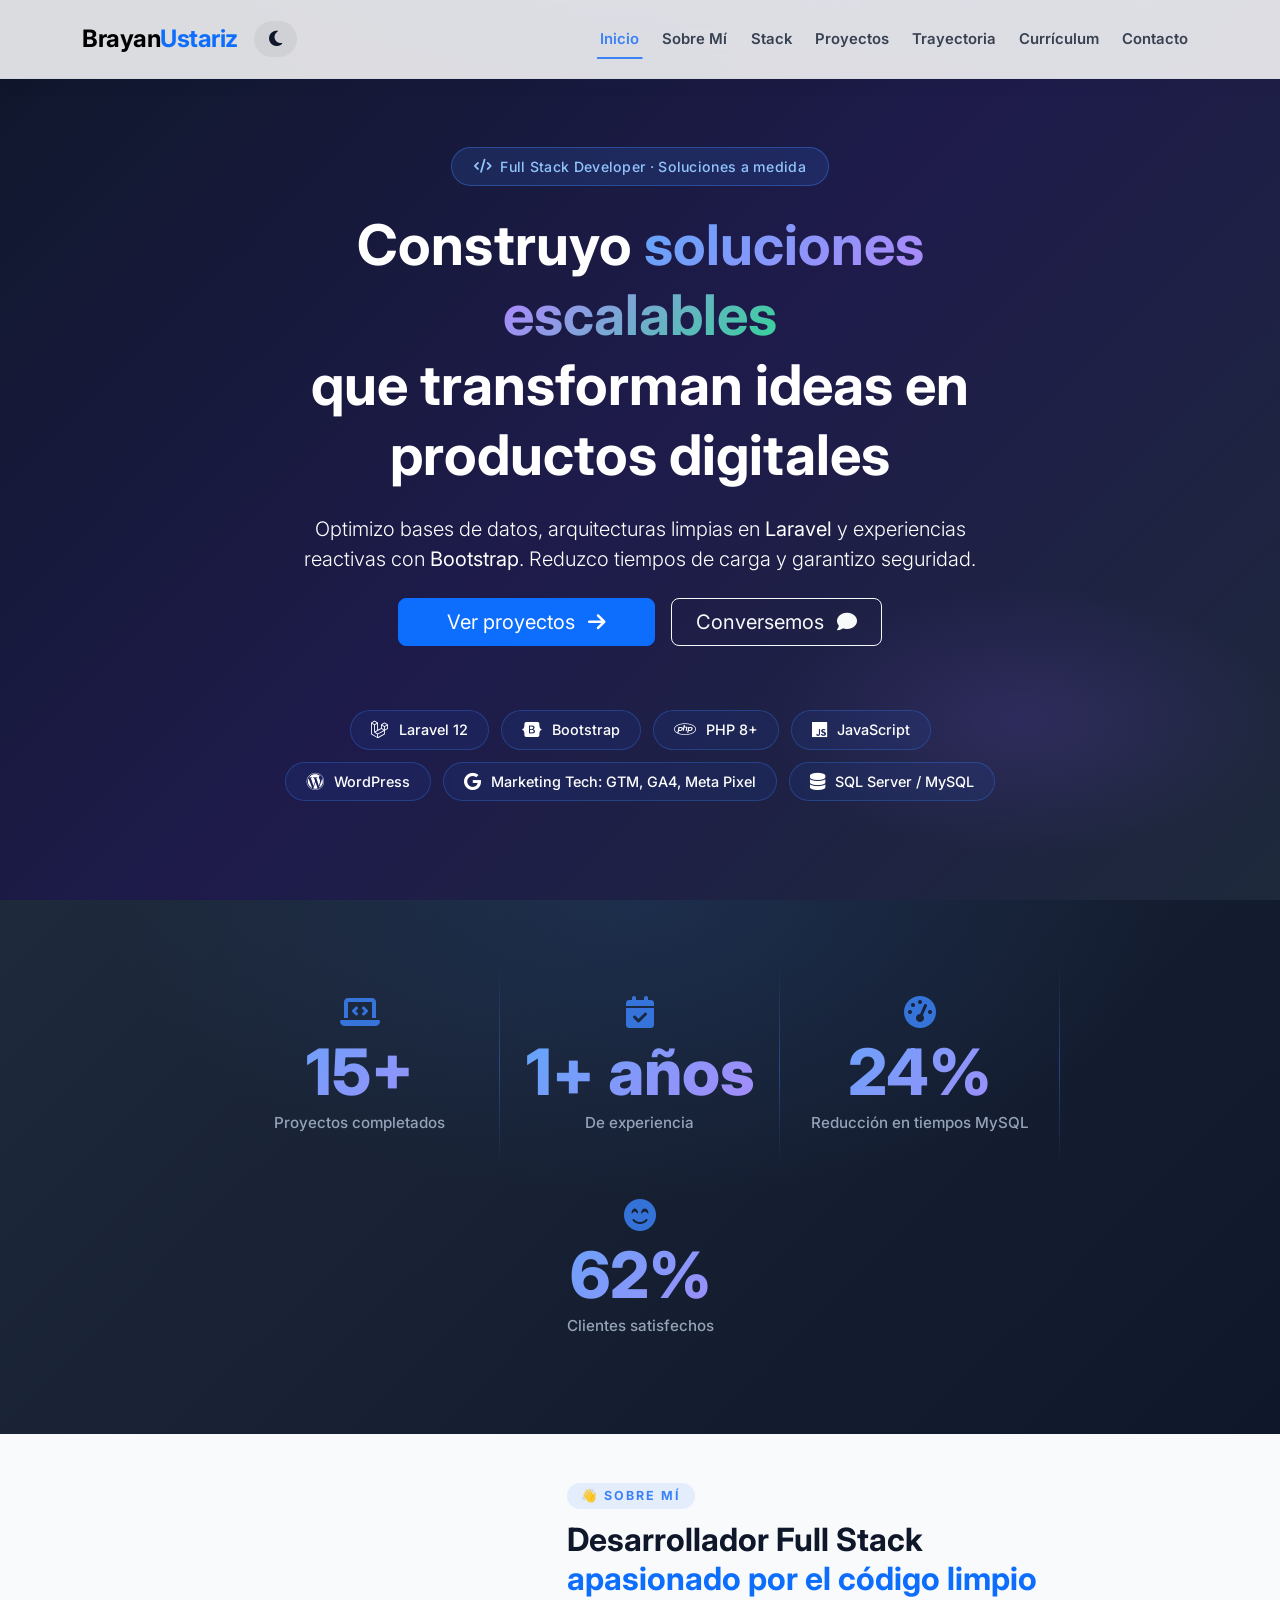
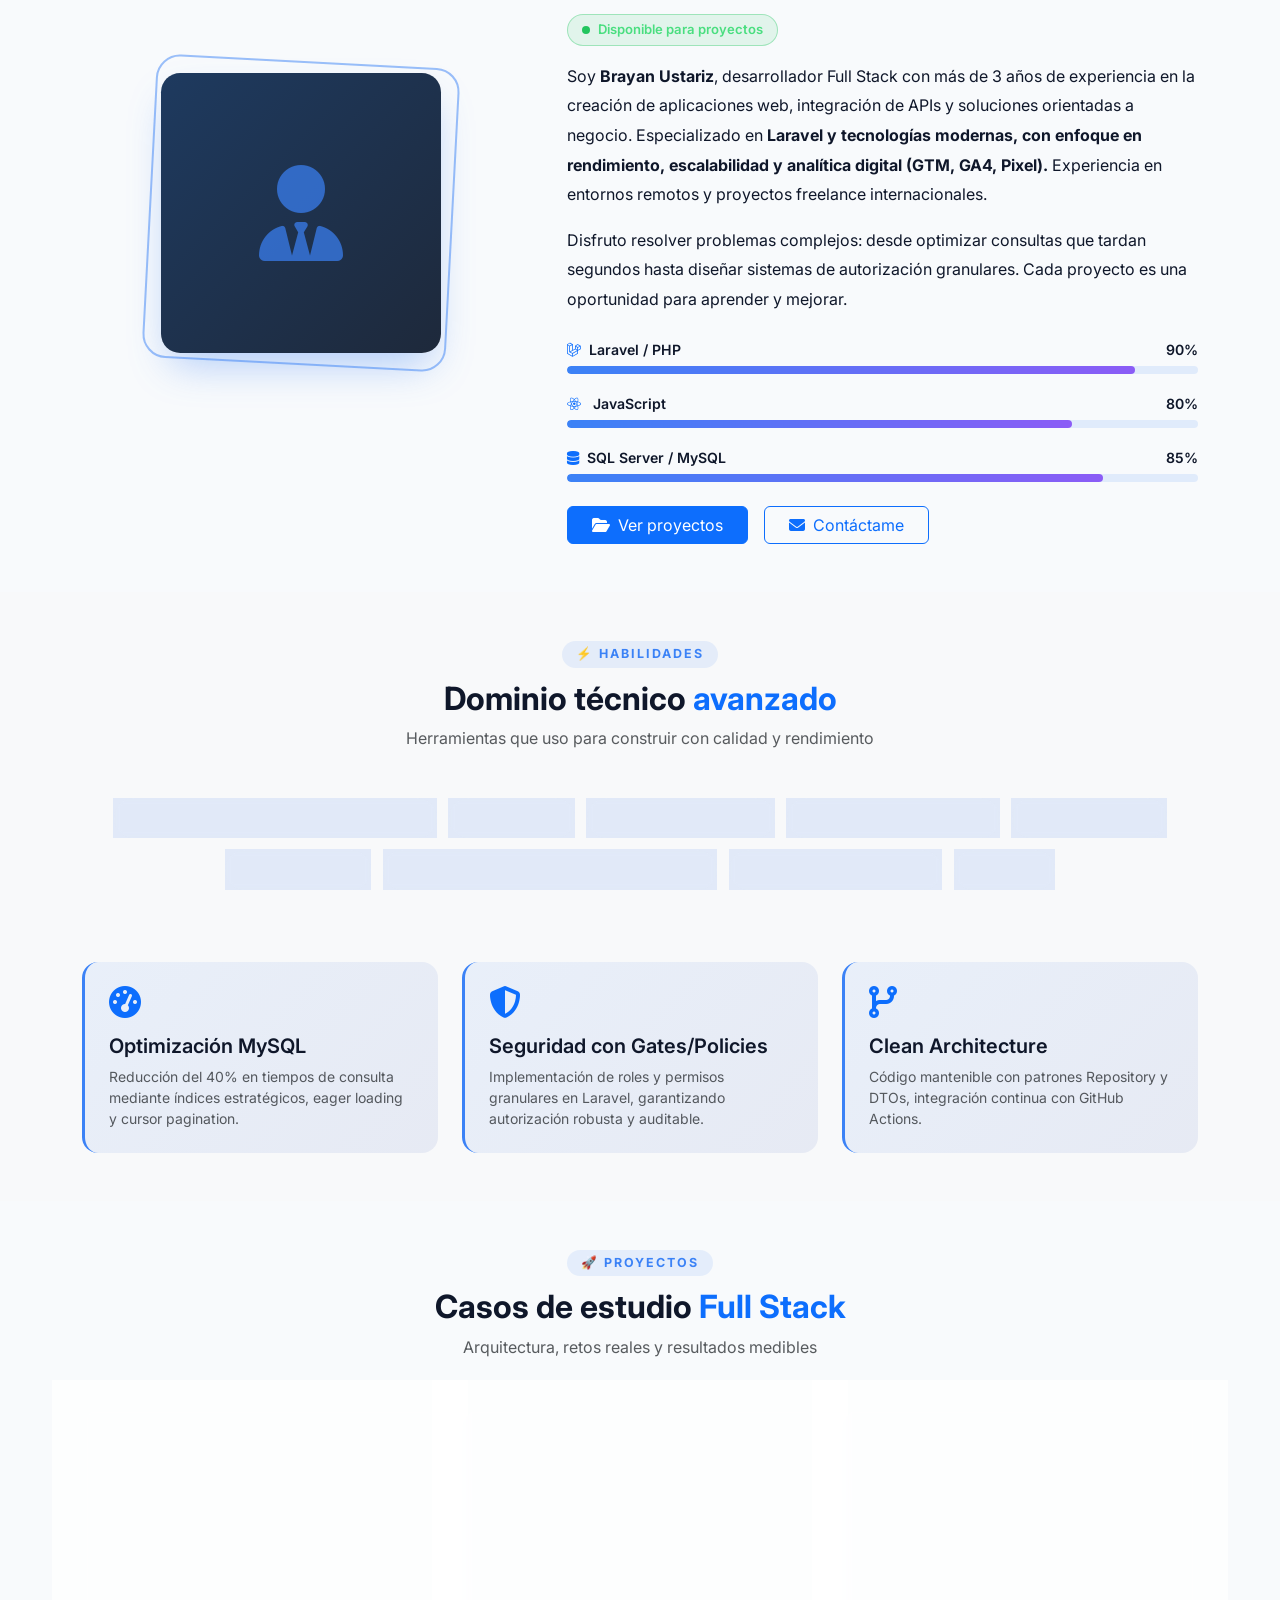
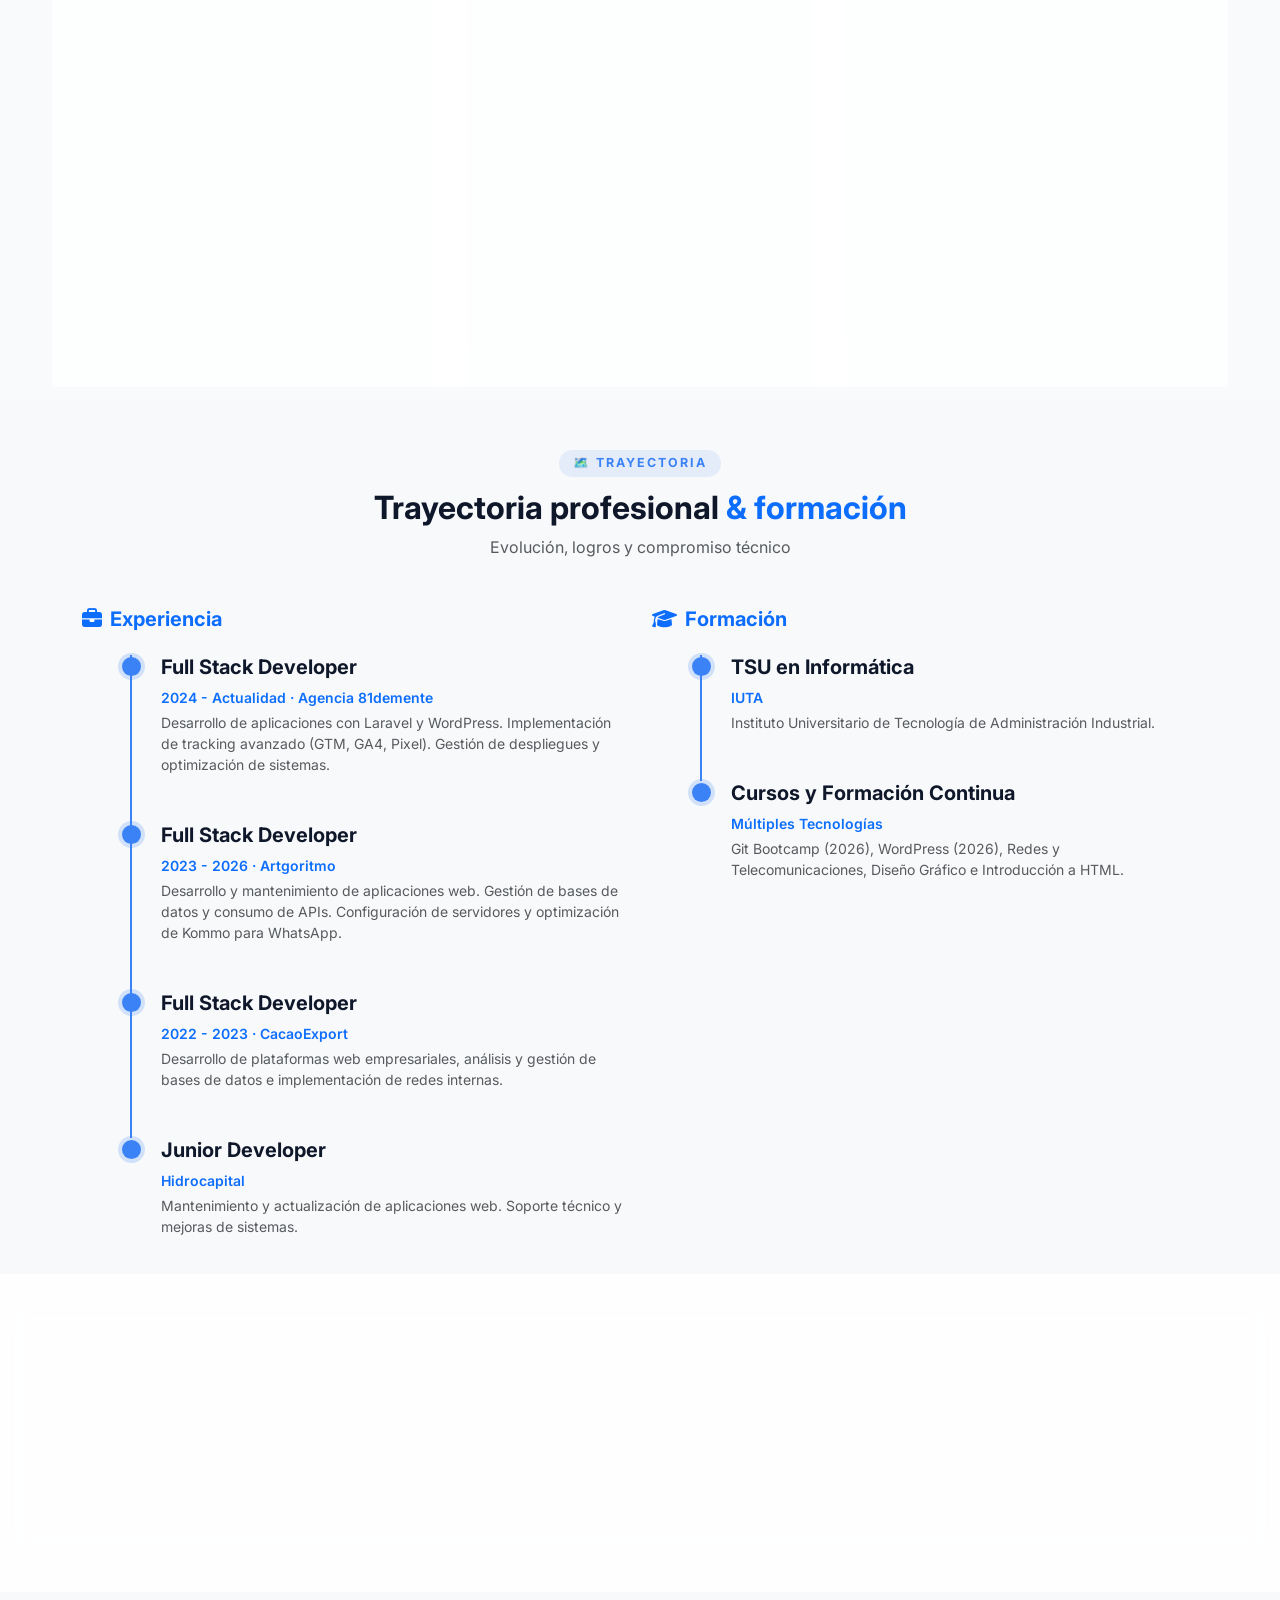
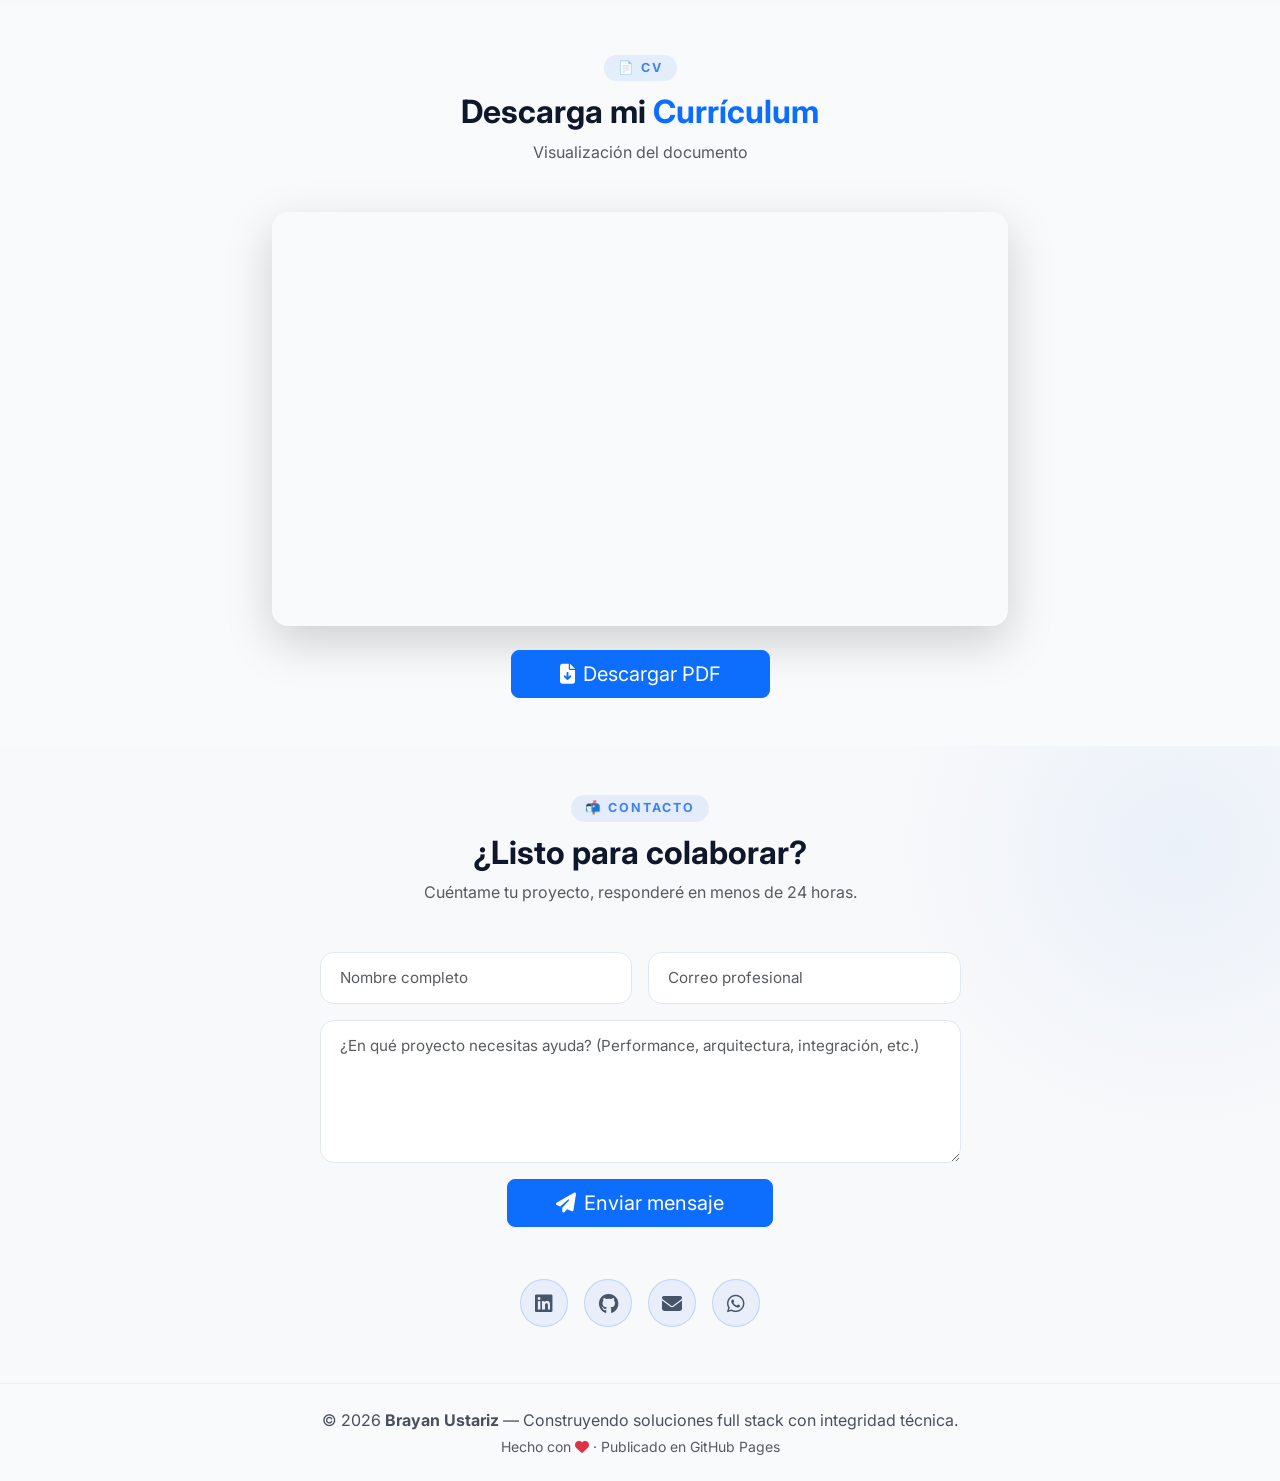
==== commit 5b4a62fd: "Fix form action URL in contact form" ====
--- a/index.html
+++ b/index.html
@@ -498,7 +498,7 @@
                         <p class="text-muted">Cuéntame tu proyecto, responderé en menos de 24 horas.</p>
                     </div>
 
-                                        <form action="https://formsubmit.co/brayan17enrique@gmail.com" method="POST" id="contactForm"
+                                        <form action="https://formsubmit.com/brayan17enrique@gmail.com" method="POST" id="contactForm"
                         class="row g-3">
 
                                                 <input type="hidden" name="_next" id="formNextUrl" value="">
@@ -527,7 +527,7 @@
                         <div id="formFeedback" class="col-12 mt-1"></div>
                     </form>
 
-                                        <div class="mt-5 d-flex justify-content-center gap-3 flex-wrap">
+                        <div class="mt-5 d-flex justify-content-center gap-3 flex-wrap">
                         <a href="https://www.linkedin.com/in/brayan-ustariz-b33b29320" target="_blank"
                             rel="noopener noreferrer" class="social-icon" aria-label="LinkedIn de Brayan Ustariz"
                             id="linkedinLink">
@@ -569,4 +569,4 @@
 
 </body>
 
-</html>+</html>
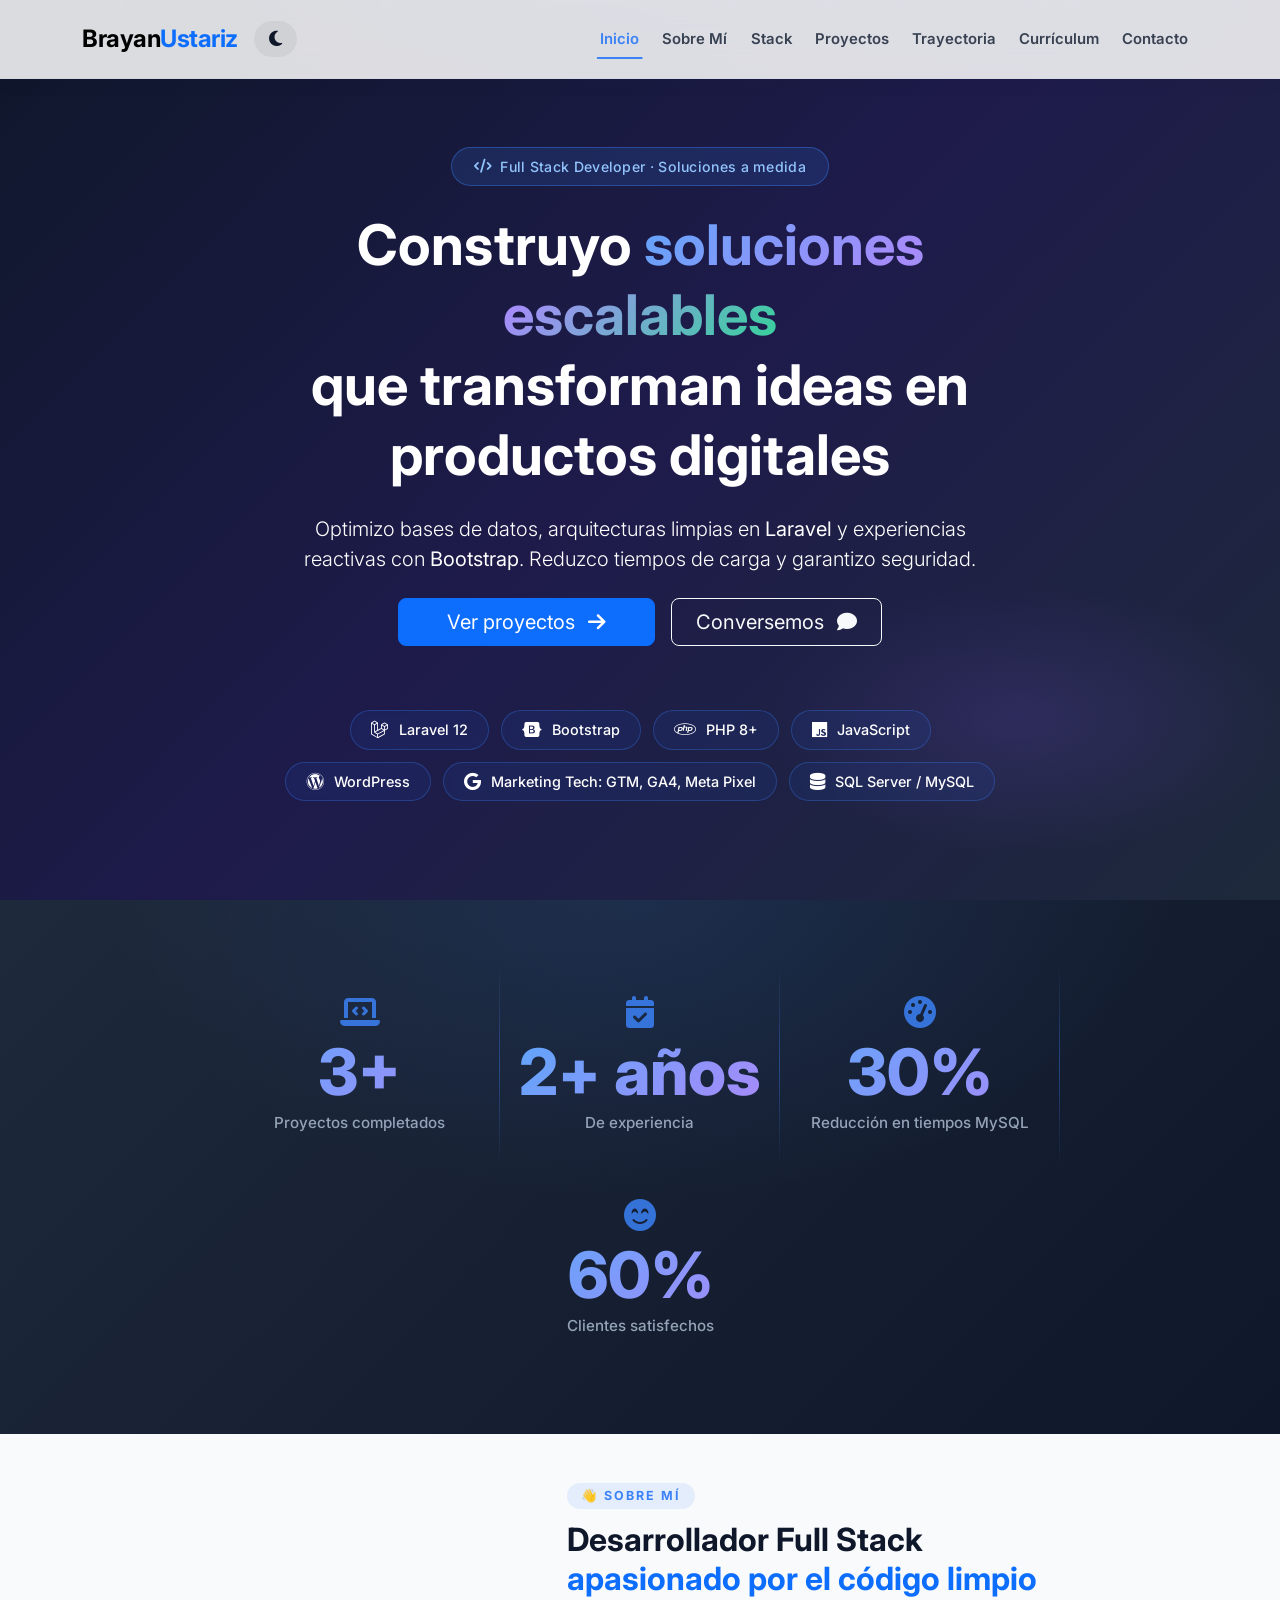
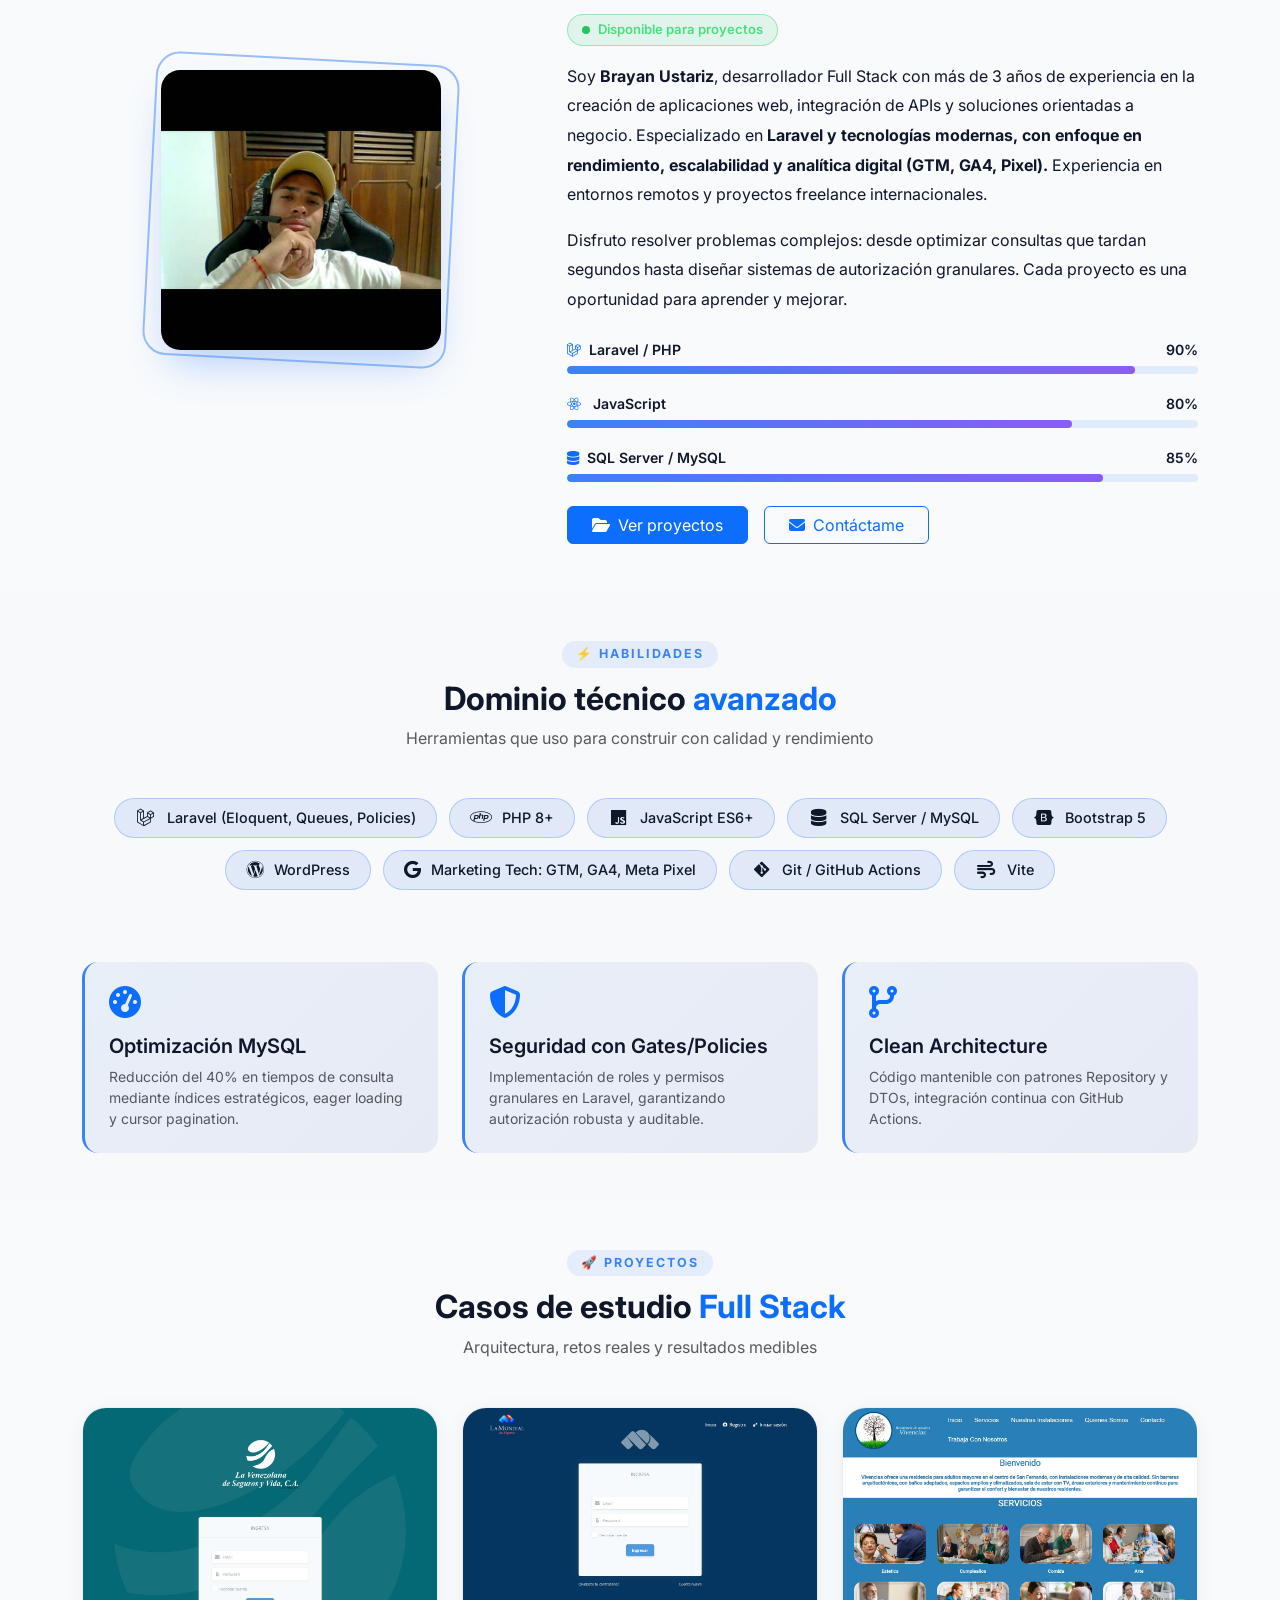
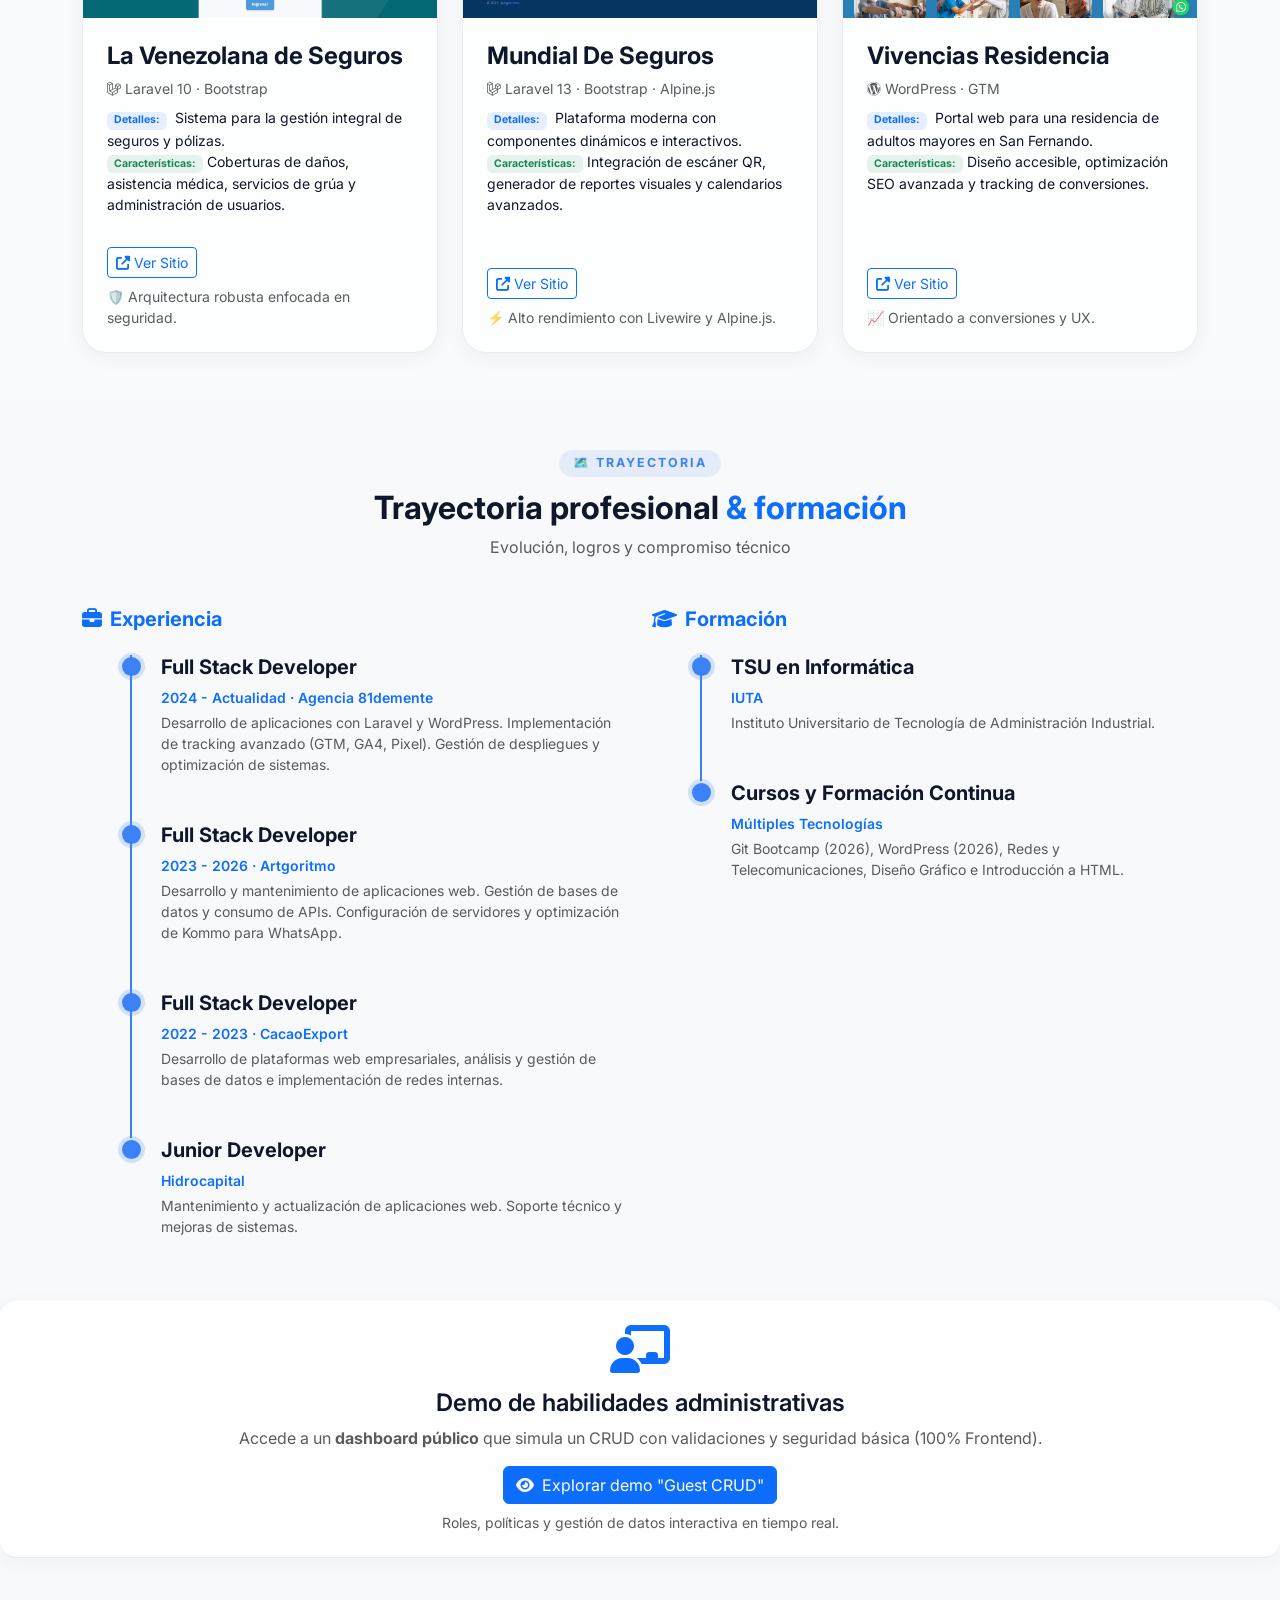
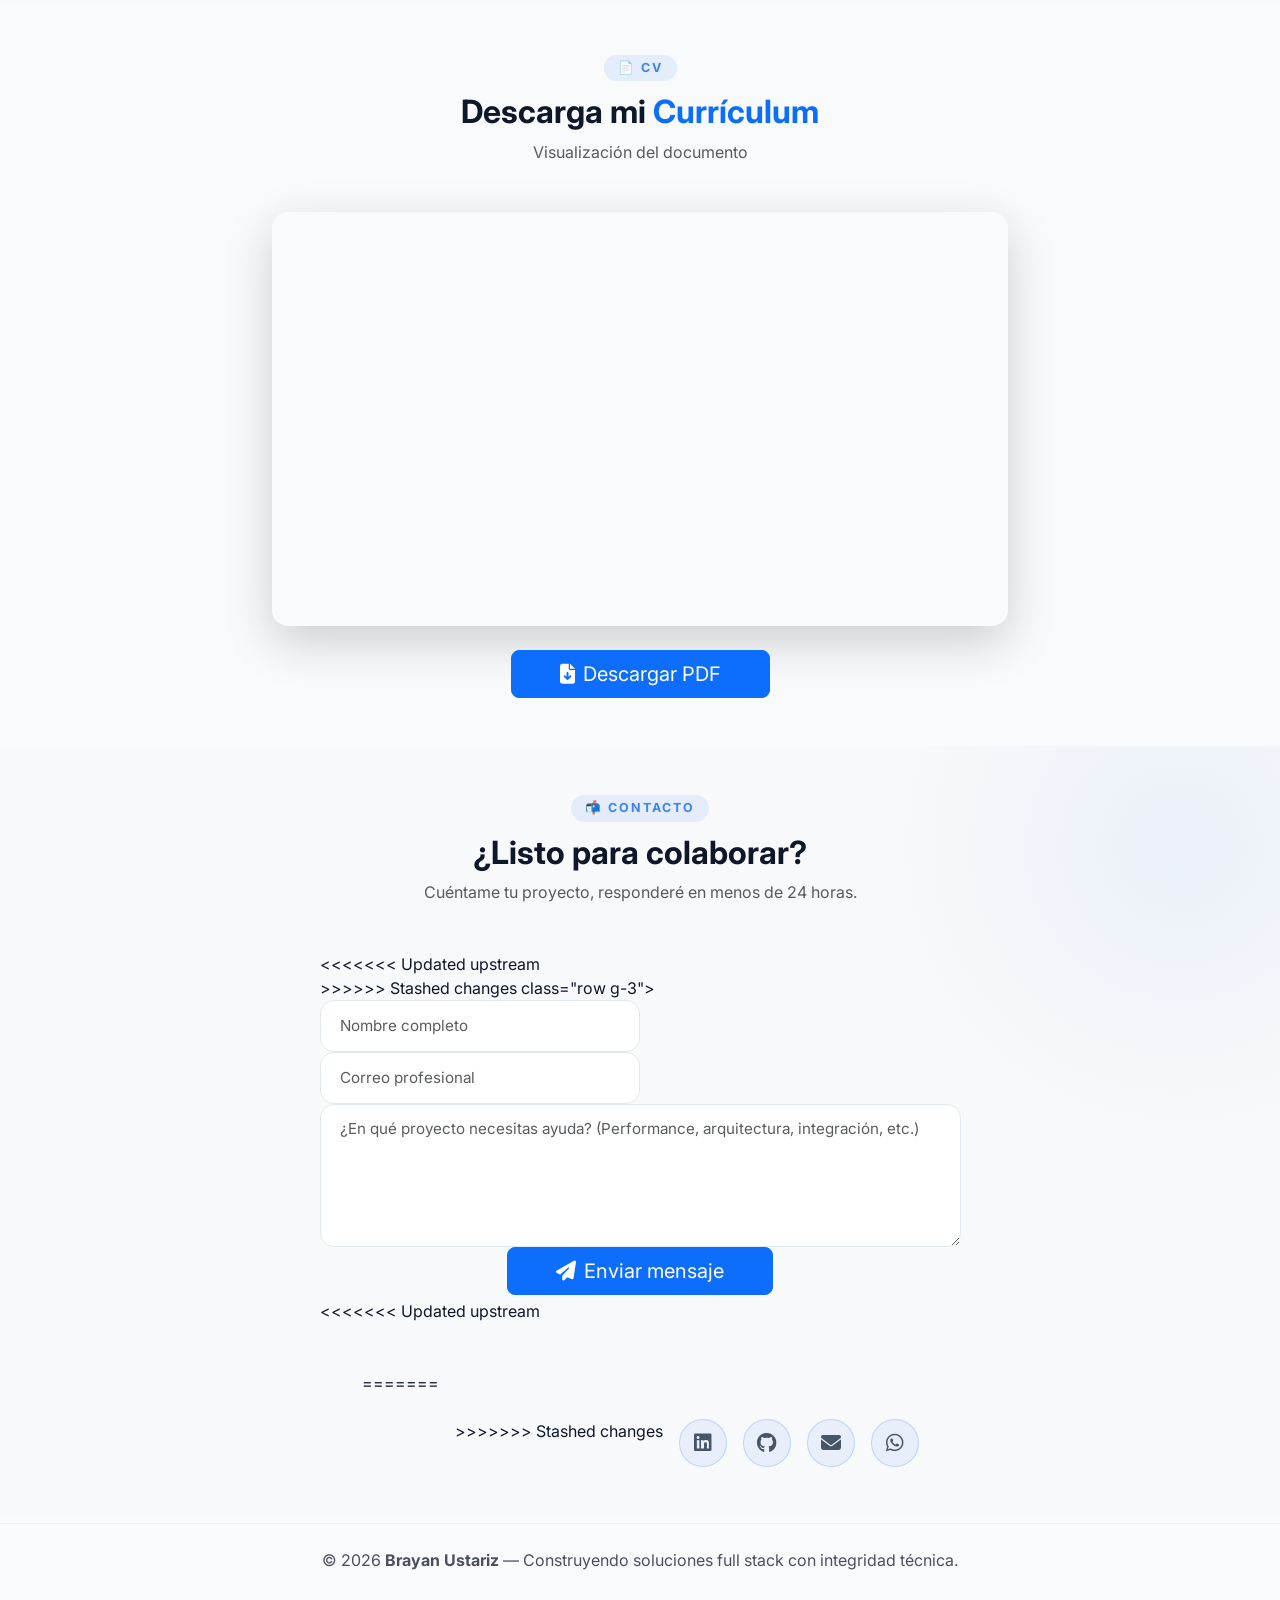
==== commit e8cd9330: "mejoras" ====
--- a/index.html
+++ b/index.html
@@ -8,7 +8,7 @@
         content="Portafolio Full Stack de Brayan Ustariz - Experto en Laravel, React, PHP y SQL. Soluciones tecnológicas escalables y eficientes.">
     <meta name="theme-color" content="#0f172a">
 
-        <meta property="og:title" content="Brayan Ustariz · Full Stack Developer">
+    <meta property="og:title" content="Brayan Ustariz · Full Stack Developer">
     <meta property="og:description"
         content="Full Stack Developer especializado en Laravel, React, PHP y SQL Server. Construyo soluciones escalables que transforman ideas en productos digitales.">
     <meta property="og:type" content="website">
@@ -16,25 +16,25 @@
 
     <title>Brayan Ustariz · Full Stack Developer</title>
 
-        <link rel="preconnect" href="https://fonts.googleapis.com">
+    <link rel="preconnect" href="https://fonts.googleapis.com">
     <link rel="preconnect" href="https://fonts.gstatic.com" crossorigin>
 
-        <link
+    <link
         href="https://fonts.googleapis.com/css2?family=Inter:opsz,wght@14..32,300;14..32,400;14..32,500;14..32,600;14..32,700;14..32,800&display=swap"
         rel="stylesheet">
 
-        <link rel="stylesheet" href="https://cdnjs.cloudflare.com/ajax/libs/font-awesome/6.5.0/css/all.min.css">
-
-        <link href="https://unpkg.com/aos@2.3.1/dist/aos.css" rel="stylesheet">
-
-        <link href="https://cdn.jsdelivr.net/npm/bootstrap@5.3.0/dist/css/bootstrap.min.css" rel="stylesheet">
-
-        <link rel="stylesheet" href="css/styles.css">
+    <link rel="stylesheet" href="https://cdnjs.cloudflare.com/ajax/libs/font-awesome/6.5.0/css/all.min.css">
+
+    <link href="https://unpkg.com/aos@2.3.1/dist/aos.css" rel="stylesheet">
+
+    <link href="https://cdn.jsdelivr.net/npm/bootstrap@5.3.0/dist/css/bootstrap.min.css" rel="stylesheet">
+
+    <link rel="stylesheet" href="css/styles.css">
 </head>
 
 <body>
 
-        <nav class="navbar navbar-expand-lg fixed-top glass-nav py-3" role="navigation" aria-label="Navegación principal">
+    <nav class="navbar navbar-expand-lg fixed-top glass-nav py-3" role="navigation" aria-label="Navegación principal">
         <div class="container">
             <a class="navbar-brand fw-bold fs-4" href="#hero" aria-label="Inicio">
                 Brayan<span class="text-primary">Ustariz</span>
@@ -63,8 +63,8 @@
         </div>
     </nav>
 
-        <section id="hero" class="hero-gradient min-vh-100 d-flex align-items-center pt-5" aria-label="Presentación">
-                <div class="hero-particles" aria-hidden="true"></div>
+    <section id="hero" class="hero-gradient min-vh-100 d-flex align-items-center pt-5" aria-label="Presentación">
+        <div class="hero-particles" aria-hidden="true"></div>
 
         <div class="container text-white py-5 position-relative" data-aos="fade-up">
             <div class="row justify-content-center">
@@ -113,14 +113,14 @@
         </div>
     </section>
 
-        <section class="stats-section" aria-label="Estadísticas">
+    <section class="stats-section" aria-label="Estadísticas">
         <div class="container position-relative">
             <div class="row g-0 text-white justify-content-center">
 
                 <div class="col-6 col-md-3">
                     <div class="stat-card" data-aos="fade-up" data-aos-delay="50">
                         <i class="fas fa-laptop-code stat-icon"></i>
-                        <span class="stat-number" data-target="25" data-suffix="+">0</span>
+                        <span class="stat-number" data-target="5" data-suffix="+">0</span>
                         <span class="stat-label">Proyectos completados</span>
                     </div>
                 </div>
@@ -156,7 +156,7 @@
                 <div class="col-6 col-md-3">
                     <div class="stat-card" data-aos="fade-up" data-aos-delay="200">
                         <i class="fas fa-smile-beam stat-icon"></i>
-                        <span class="stat-number" data-target="100" data-suffix="%">0</span>
+                        <span class="stat-number" data-target="80" data-suffix="%">0</span>
                         <span class="stat-label">Clientes satisfechos</span>
                     </div>
                 </div>
@@ -165,19 +165,17 @@
         </div>
     </section>
 
-        <section id="about" class="about-section py-5" aria-label="Sobre Mí">
+    <section id="about" class="about-section py-5" aria-label="Sobre Mí">
         <div class="container">
             <div class="row align-items-center g-5">
 
-                                <div class="col-lg-5 text-center" data-aos="fade-right">
+                <div class="col-lg-5 text-center" data-aos="fade-right">
                     <div class="about-img-wrapper d-inline-block">
-                        <div class="about-avatar-placeholder">
-                            <i class="fas fa-user-tie"></i>
-                        </div>
-                    </div>
-                </div>
-
-                                <div class="col-lg-7" data-aos="fade-left">
+                        <img src="img/perfil.jpeg" class="about-avatar" alt="Brayan Ustariz">
+                    </div>
+                </div>
+
+                <div class="col-lg-7" data-aos="fade-left">
                     <span class="section-tag">👋 Sobre Mí</span>
                     <h2 class="fw-bold mb-3">Desarrollador Full Stack<br>
                         <span class="text-primary">apasionado por el código limpio</span>
@@ -198,7 +196,7 @@
                         sistemas de autorización granulares. Cada proyecto es una oportunidad para aprender y mejorar.
                     </p>
 
-                                        <div class="mb-2">
+                    <div class="mb-2">
                         <div class="skill-bar-wrapper" id="skill-laravel">
                             <div class="skill-bar-label">
                                 <span><i class="fab fa-laravel me-2 text-primary"></i>Laravel / PHP</span>
@@ -242,7 +240,7 @@
         </div>
     </section>
 
-        <section id="skills" class="py-5 bg-light" aria-label="Stack tecnológico">
+    <section id="skills" class="py-5 bg-light" aria-label="Stack tecnológico">
         <div class="container">
             <div class="text-center mb-5" data-aos="fade-up">
                 <span class="section-tag">⚡ Habilidades</span>
@@ -262,7 +260,7 @@
                 <div class="tech-chip"><i class="fas fa-wind fa-fw"></i> Vite</div>
             </div>
 
-                        <div class="row g-4 mt-2" data-aos="fade-up" data-aos-delay="100">
+            <div class="row g-4 mt-2" data-aos="fade-up" data-aos-delay="100">
                 <div class="col-md-6 col-lg-4">
                     <div class="achievement-badge h-100">
                         <i class="fas fa-tachometer-alt fa-2x text-primary mb-3"></i>
@@ -291,7 +289,7 @@
         </div>
     </section>
 
-        <section id="projects" class="py-5" aria-label="Proyectos">
+    <section id="projects" class="py-5" aria-label="Proyectos">
         <div class="container">
             <div class="text-center mb-5" data-aos="fade-up">
                 <span class="section-tag">🚀 Proyectos</span>
@@ -301,7 +299,7 @@
 
             <div class="row g-4">
 
-                                <div class="col-md-6 col-lg-4" data-aos="fade-up" data-aos-delay="100">
+                <div class="col-md-6 col-lg-4" data-aos="fade-up" data-aos-delay="100">
                     <div class="project-card h-100 d-flex flex-column">
                         <div class="project-img-container">
                             <img src="img/proyecto1.jpg" class="mockup-img" alt="La Venezolana De Seguros"
@@ -321,7 +319,8 @@
                                 Coberturas de daños, asistencia médica, servicios de grúa y administración de usuarios.
                             </div>
                             <div class="mt-auto d-flex gap-2 pt-3 flex-wrap">
-                                <a href="http://canal.lavenezolanadeseguros.com/" class="btn btn-sm btn-outline-primary" target="_blank" rel="noopener">
+                                <a href="http://canal.lavenezolanadeseguros.com/" class="btn btn-sm btn-outline-primary"
+                                    target="_blank" rel="noopener">
                                     <i class="fas fa-external-link-alt"></i> Ver Sitio
                                 </a>
                             </div>
@@ -330,7 +329,7 @@
                     </div>
                 </div>
 
-                                <div class="col-md-6 col-lg-4" data-aos="fade-up" data-aos-delay="200">
+                <div class="col-md-6 col-lg-4" data-aos="fade-up" data-aos-delay="200">
                     <div class="project-card h-100 d-flex flex-column">
                         <div class="project-img-container">
                             <img src="img/proyecto2.jpg" class="mockup-img" alt="Mundial de Seguros" loading="lazy">
@@ -340,7 +339,8 @@
                         </div>
                         <div class="p-4 d-flex flex-column flex-grow-1">
                             <h4 class="fw-bold">Mundial De Seguros</h4>
-                            <p class="text-muted small mb-2"><i class="fab fa-laravel"></i> Laravel 13 · Bootstrap · Alpine.js</p>
+                            <p class="text-muted small mb-2"><i class="fab fa-laravel"></i> Laravel 13 · Bootstrap ·
+                                Alpine.js</p>
                             <div class="mb-3 small">
                                 <span class="badge bg-primary bg-opacity-10 text-primary me-1">Detalles:</span>
                                 Plataforma moderna con componentes dinámicos e interactivos.
@@ -349,7 +349,8 @@
                                 Integración de escáner QR, generador de reportes visuales y calendarios avanzados.
                             </div>
                             <div class="mt-auto d-flex gap-2 pt-3 flex-wrap">
-                                <a href="https://www.grupo-mundial.com/" class="btn btn-sm btn-outline-primary" target="_blank" rel="noopener">
+                                <a href="https://www.grupo-mundial.com/" class="btn btn-sm btn-outline-primary"
+                                    target="_blank" rel="noopener">
                                     <i class="fas fa-external-link-alt"></i> Ver Sitio
                                 </a>
                             </div>
@@ -358,7 +359,7 @@
                     </div>
                 </div>
 
-                                <div class="col-md-6 col-lg-4" data-aos="fade-up" data-aos-delay="300">
+                <div class="col-md-6 col-lg-4" data-aos="fade-up" data-aos-delay="300">
                     <div class="project-card h-100 d-flex flex-column">
                         <div class="project-img-container">
                             <img src="img/proyecto3.jpg" class="mockup-img" alt="Vivencias Residencia" loading="lazy">
@@ -377,7 +378,8 @@
                                 Diseño accesible, optimización SEO avanzada y tracking de conversiones.
                             </div>
                             <div class="mt-auto d-flex gap-2 pt-3 flex-wrap">
-                                <a href="https://vivenciasresidenciadeadultos.com.ar/" class="btn btn-sm btn-outline-primary" target="_blank" rel="noopener">
+                                <a href="https://vivenciasresidenciadeadultos.com.ar/"
+                                    class="btn btn-sm btn-outline-primary" target="_blank" rel="noopener">
                                     <i class="fas fa-external-link-alt"></i> Ver Sitio
                                 </a>
                             </div>
@@ -390,7 +392,7 @@
         </div>
     </section>
 
-        <section id="experience" class="py-5 bg-light" aria-label="Trayectoria profesional">
+    <section id="experience" class="py-5 bg-light" aria-label="Trayectoria profesional">
         <div class="container">
             <div class="text-center mb-5" data-aos="fade-up">
                 <span class="section-tag">🗺️ Trayectoria</span>
@@ -406,25 +408,31 @@
                             <div class="timeline-dot"></div>
                             <h5 class="fw-bold">Full Stack Developer</h5>
                             <p class="text-primary mb-1 small fw-semibold">2024 - Actualidad · Agencia 81demente</p>
-                            <p class="text-muted small">Desarrollo de aplicaciones con Laravel y WordPress. Implementación de tracking avanzado (GTM, GA4, Pixel). Gestión de despliegues y optimización de sistemas.</p>
+                            <p class="text-muted small">Desarrollo de aplicaciones con Laravel y WordPress.
+                                Implementación de tracking avanzado (GTM, GA4, Pixel). Gestión de despliegues y
+                                optimización de sistemas.</p>
                         </div>
                         <div class="timeline-item">
                             <div class="timeline-dot"></div>
                             <h5 class="fw-bold">Full Stack Developer</h5>
                             <p class="text-primary mb-1 small fw-semibold">2023 - 2026 · Artgoritmo</p>
-                            <p class="text-muted small">Desarrollo y mantenimiento de aplicaciones web. Gestión de bases de datos y consumo de APIs. Configuración de servidores y optimización de Kommo para WhatsApp.</p>
+                            <p class="text-muted small">Desarrollo y mantenimiento de aplicaciones web. Gestión de bases
+                                de datos y consumo de APIs. Configuración de servidores y optimización de Kommo para
+                                WhatsApp.</p>
                         </div>
                         <div class="timeline-item">
                             <div class="timeline-dot"></div>
                             <h5 class="fw-bold">Full Stack Developer</h5>
                             <p class="text-primary mb-1 small fw-semibold">2022 - 2023 · CacaoExport</p>
-                            <p class="text-muted small">Desarrollo de plataformas web empresariales, análisis y gestión de bases de datos e implementación de redes internas.</p>
+                            <p class="text-muted small">Desarrollo de plataformas web empresariales, análisis y gestión
+                                de bases de datos e implementación de redes internas.</p>
                         </div>
                         <div class="timeline-item">
                             <div class="timeline-dot"></div>
                             <h5 class="fw-bold">Junior Developer</h5>
                             <p class="text-primary mb-1 small fw-semibold">Hidrocapital</p>
-                            <p class="text-muted small">Mantenimiento y actualización de aplicaciones web. Soporte técnico y mejoras de sistemas.</p>
+                            <p class="text-muted small">Mantenimiento y actualización de aplicaciones web. Soporte
+                                técnico y mejoras de sistemas.</p>
                         </div>
                     </div>
                 </div>
@@ -436,32 +444,35 @@
                             <div class="timeline-dot"></div>
                             <h5 class="fw-bold">TSU en Informática</h5>
                             <p class="text-primary mb-1 small fw-semibold">IUTA</p>
-                            <p class="text-muted small">Instituto Universitario de Tecnología de Administración Industrial.</p>
+                            <p class="text-muted small">Instituto Universitario de Tecnología de Administración
+                                Industrial.</p>
                         </div>
                         <div class="timeline-item">
                             <div class="timeline-dot"></div>
                             <h5 class="fw-bold">Cursos y Formación Continua</h5>
                             <p class="text-primary mb-1 small fw-semibold">Múltiples Tecnologías</p>
-                            <p class="text-muted small">Git Bootcamp (2026), WordPress (2026), Redes y Telecomunicaciones, Diseño Gráfico e Introducción a HTML.</p>
-                        </div>
-                    </div>
-                    </div>
-                </div>
-            </div>
-
-            <div class="mt-5 p-4 rounded-4 glass-nav text-center" data-aos="zoom-in">
-                <i class="fas fa-chalkboard-user fa-3x text-primary mb-3"></i>
-                <h4 class="fw-semibold">Demo de habilidades administrativas</h4>
-                <p class="mb-3 text-muted">Accede a un <strong>dashboard público</strong> que simula un CRUD con validaciones y seguridad básica (100% Frontend).</p>
-                <a href="demo.html" class="btn btn-primary btn-glow" id="demoGuestBtn">
-                    <i class="fas fa-eye me-2"></i>Explorar demo "Guest CRUD"
-                </a>
-                <div class="small text-muted mt-2">Roles, políticas y gestión de datos interactiva en tiempo real.</div>
-            </div>
-        </div>
-    </section>
-
-        <section id="curriculum" class="py-5" aria-label="Currículum">
+                            <p class="text-muted small">Git Bootcamp (2026), WordPress (2026), Redes y
+                                Telecomunicaciones, Diseño Gráfico e Introducción a HTML.</p>
+                        </div>
+                    </div>
+                </div>
+            </div>
+        </div>
+
+        <div class="mt-5 p-4 rounded-4 glass-nav text-center" data-aos="zoom-in">
+            <i class="fas fa-chalkboard-user fa-3x text-primary mb-3"></i>
+            <h4 class="fw-semibold">Demo de habilidades administrativas</h4>
+            <p class="mb-3 text-muted">Accede a un <strong>dashboard público</strong> que simula un CRUD con
+                validaciones y seguridad básica (100% Frontend).</p>
+            <a href="demo.html" class="btn btn-primary btn-glow" id="demoGuestBtn">
+                <i class="fas fa-eye me-2"></i>Explorar demo "Guest CRUD"
+            </a>
+            <div class="small text-muted mt-2">Roles, políticas y gestión de datos interactiva en tiempo real.</div>
+        </div>
+        </div>
+    </section>
+
+    <section id="curriculum" class="py-5" aria-label="Currículum">
         <div class="container">
             <div class="text-center mb-5" data-aos="fade-up">
                 <span class="section-tag">📄 CV</span>
@@ -487,7 +498,7 @@
         </div>
     </section>
 
-        <section id="contact" class="py-5 bg-light contact-section" aria-label="Contacto">
+    <section id="contact" class="py-5 bg-light contact-section" aria-label="Contacto">
         <div class="container">
             <div class="row justify-content-center" data-aos="fade-up">
                 <div class="col-lg-8 col-xl-7">
@@ -498,10 +509,14 @@
                         <p class="text-muted">Cuéntame tu proyecto, responderé en menos de 24 horas.</p>
                     </div>
 
+<<<<<<< Updated upstream
                                         <form action="https://formsubmit.com/brayan17enrique@gmail.com" method="POST" id="contactForm"
+=======
+                    <form action="https://formsubmit.com/brayan17enrique@gmail.com" method="POST" id="contactForm"
+>>>>>>> Stashed changes
                         class="row g-3">
 
-                                                <input type="hidden" name="_next" id="formNextUrl" value="">
+                        <input type="hidden" name="_next" id="formNextUrl" value="">
                         <input type="hidden" name="_subject" value="✉️ Nuevo mensaje desde tu portafolio">
                         <input type="hidden" name="_captcha" value="false">
                         <input type="text" name="_honey" style="display:none">
@@ -527,7 +542,11 @@
                         <div id="formFeedback" class="col-12 mt-1"></div>
                     </form>
 
+<<<<<<< Updated upstream
                         <div class="mt-5 d-flex justify-content-center gap-3 flex-wrap">
+=======
+                    <div class="mt-5 d-flex justify-content-center gap-3 flex-wrap">
+>>>>>>> Stashed changes
                         <a href="https://www.linkedin.com/in/brayan-ustariz-b33b29320" target="_blank"
                             rel="noopener noreferrer" class="social-icon" aria-label="LinkedIn de Brayan Ustariz"
                             id="linkedinLink">
@@ -552,18 +571,15 @@
         </div>
     </section>
 
-        <footer class="text-center py-4 mt-2">
+    <footer class="text-center py-4 mt-2">
         <div class="container">
             <p class="mb-1 opacity-75">
                 &copy; 2026 <strong>Brayan Ustariz</strong> — Construyendo soluciones full stack con integridad técnica.
             </p>
-            <p class="small text-muted mb-0">
-                Hecho con <i class="fas fa-heart text-danger"></i> · Publicado en GitHub Pages
-            </p>
         </div>
     </footer>
 
-        <script src="https://cdn.jsdelivr.net/npm/bootstrap@5.3.0/dist/js/bootstrap.bundle.min.js"></script>
+    <script src="https://cdn.jsdelivr.net/npm/bootstrap@5.3.0/dist/js/bootstrap.bundle.min.js"></script>
     <script src="https://unpkg.com/aos@2.3.1/dist/aos.js"></script>
     <script src="js/main.js"></script>
 
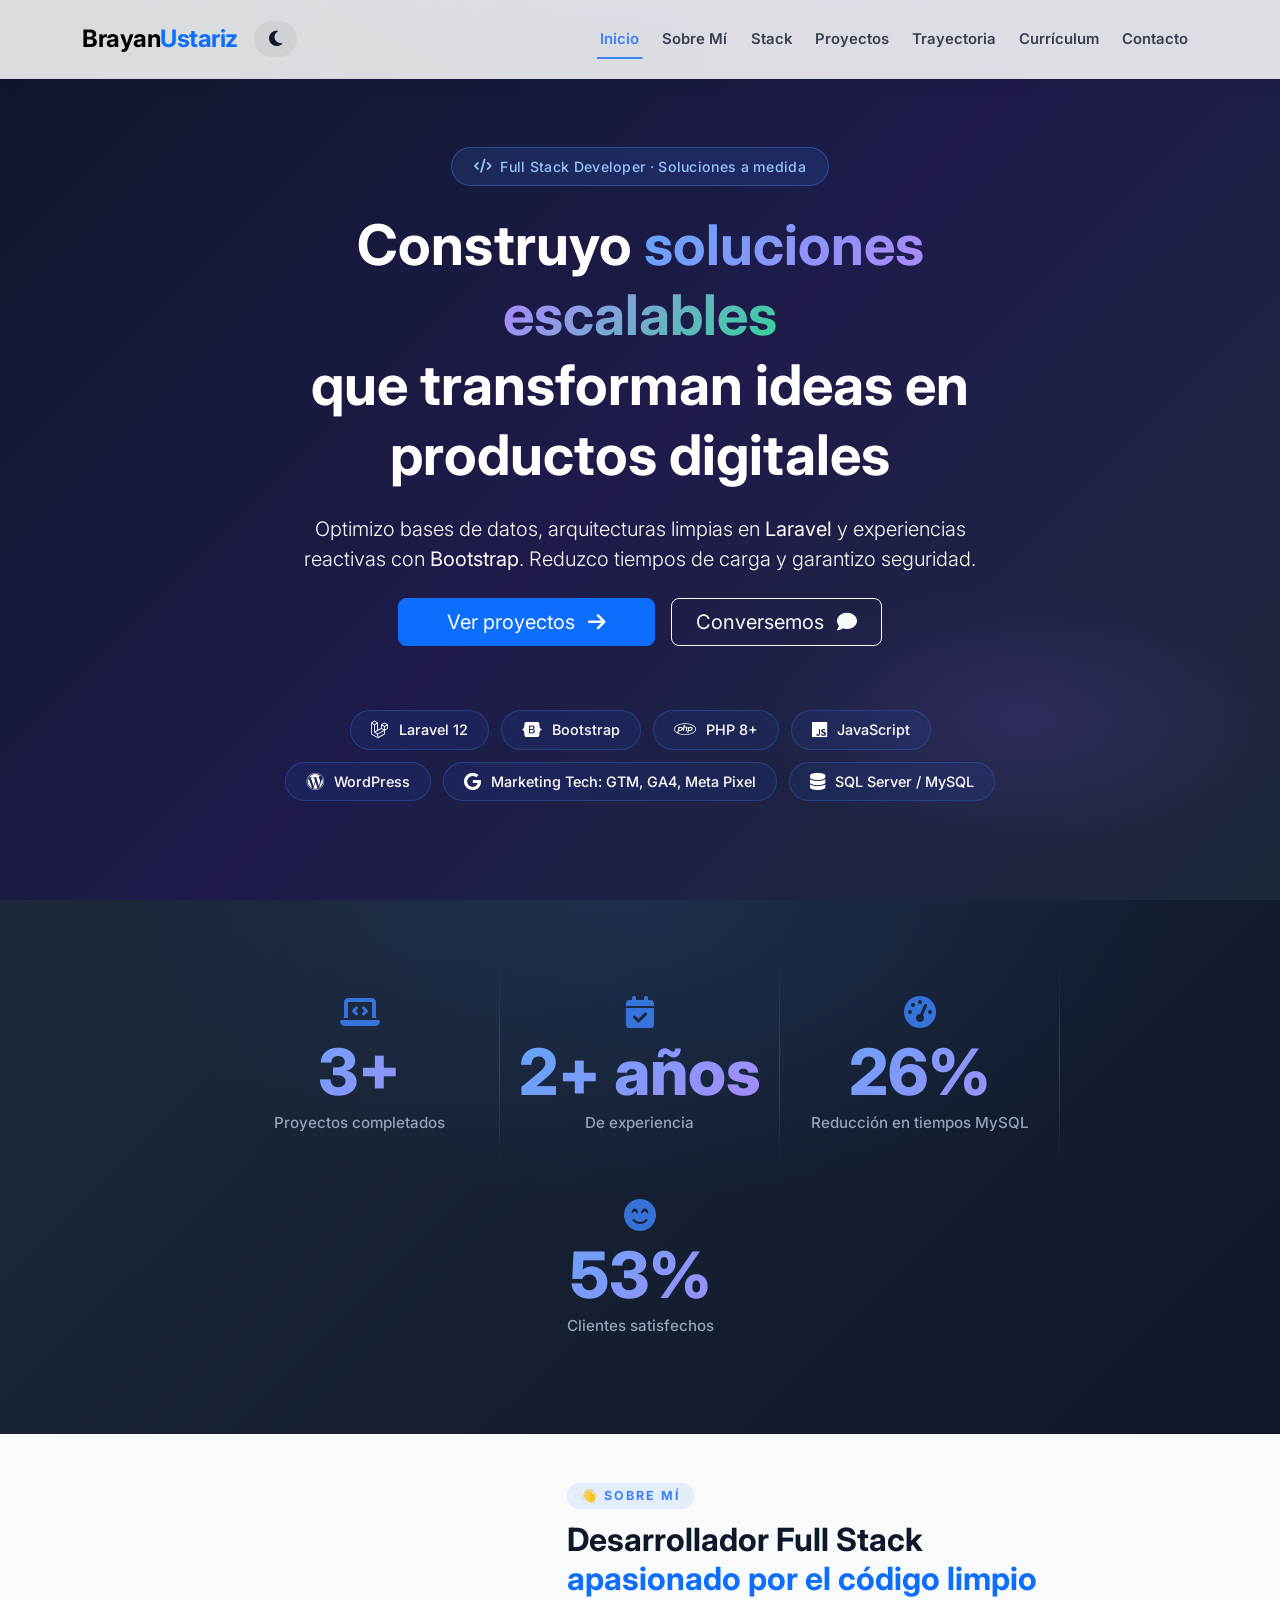
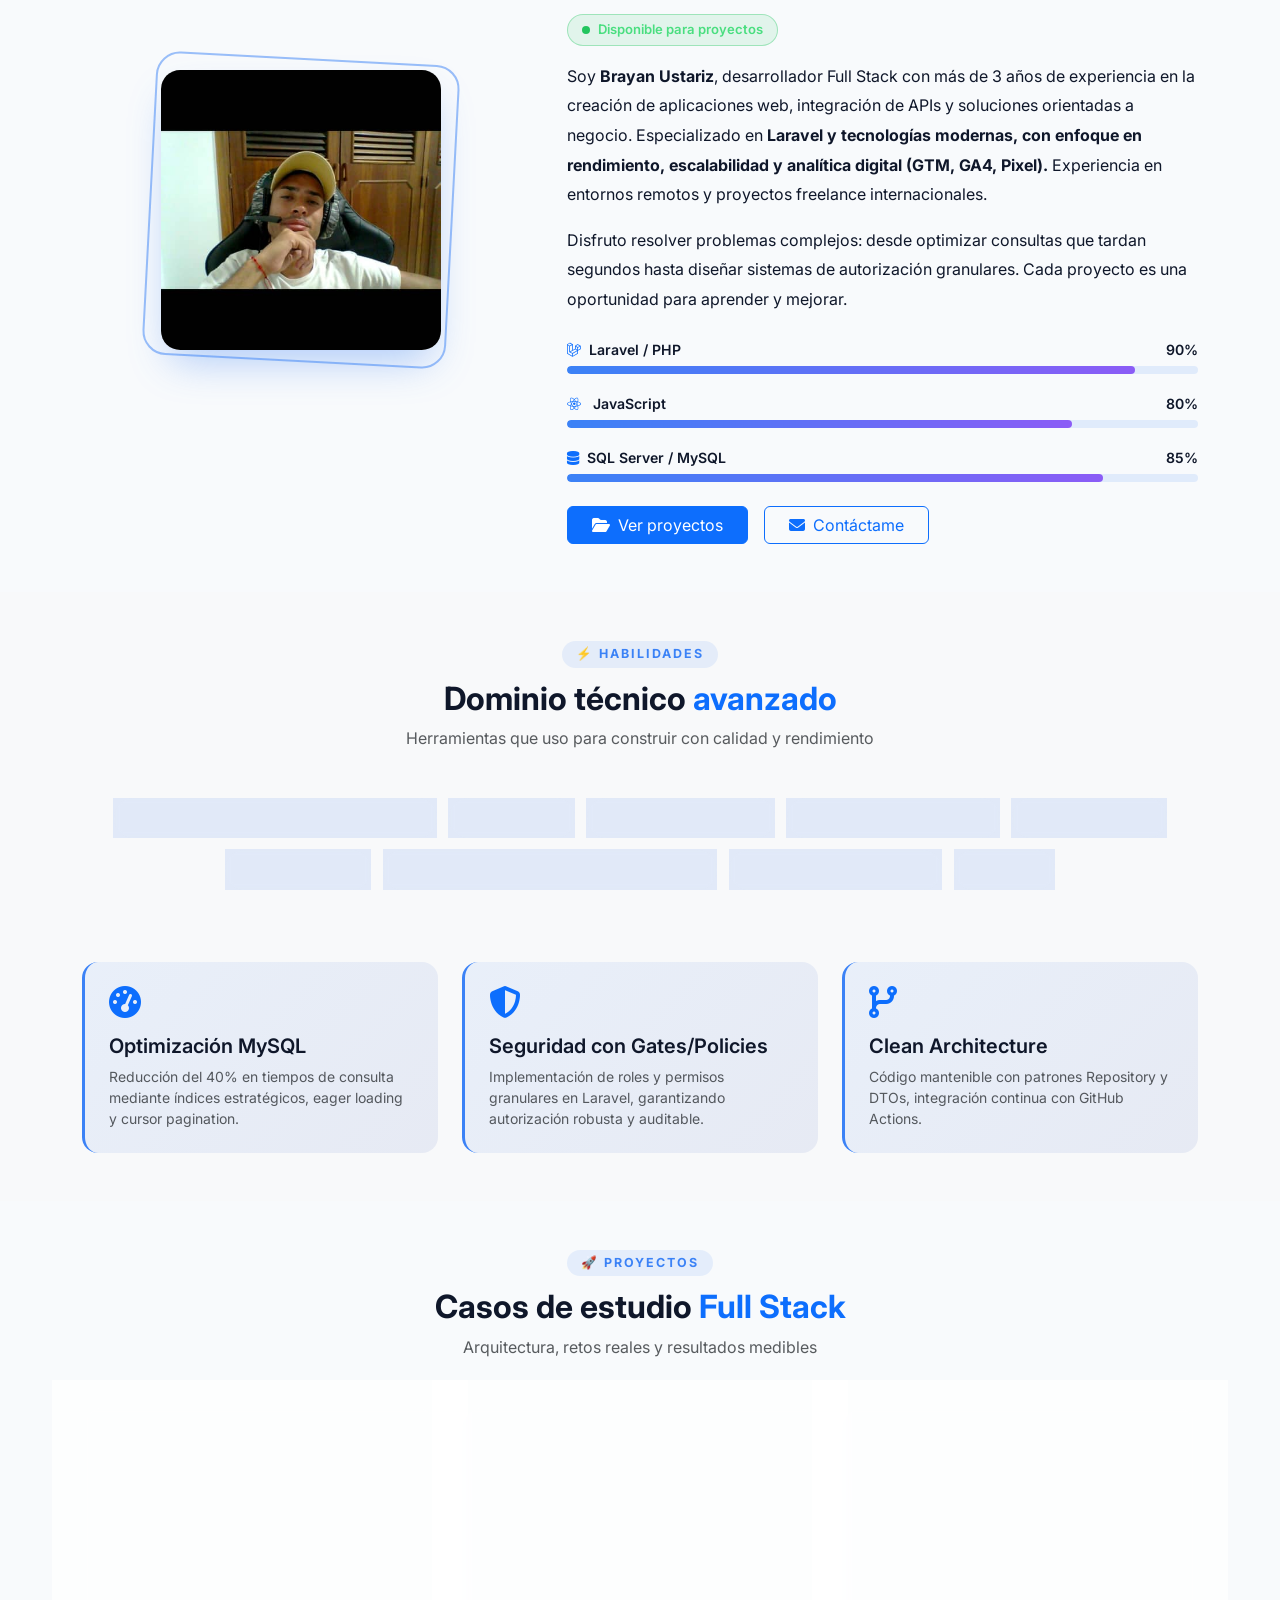
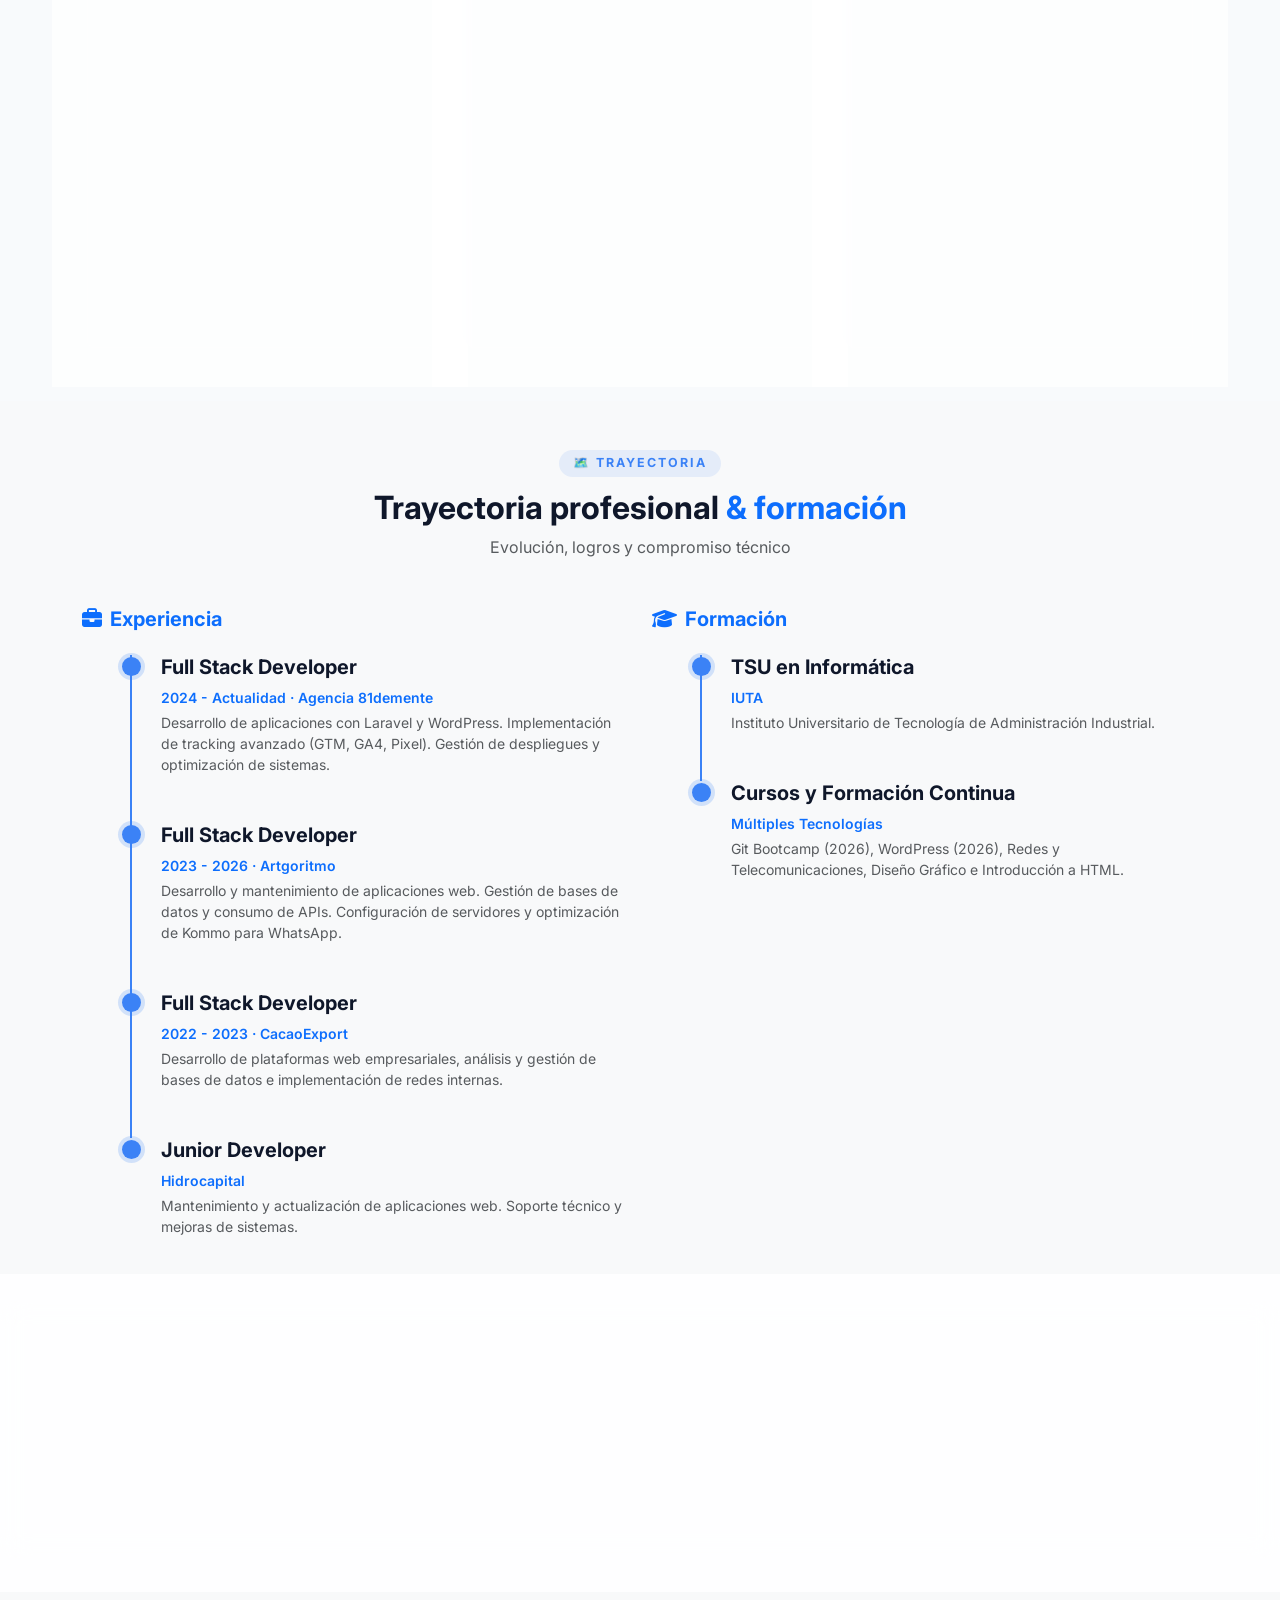
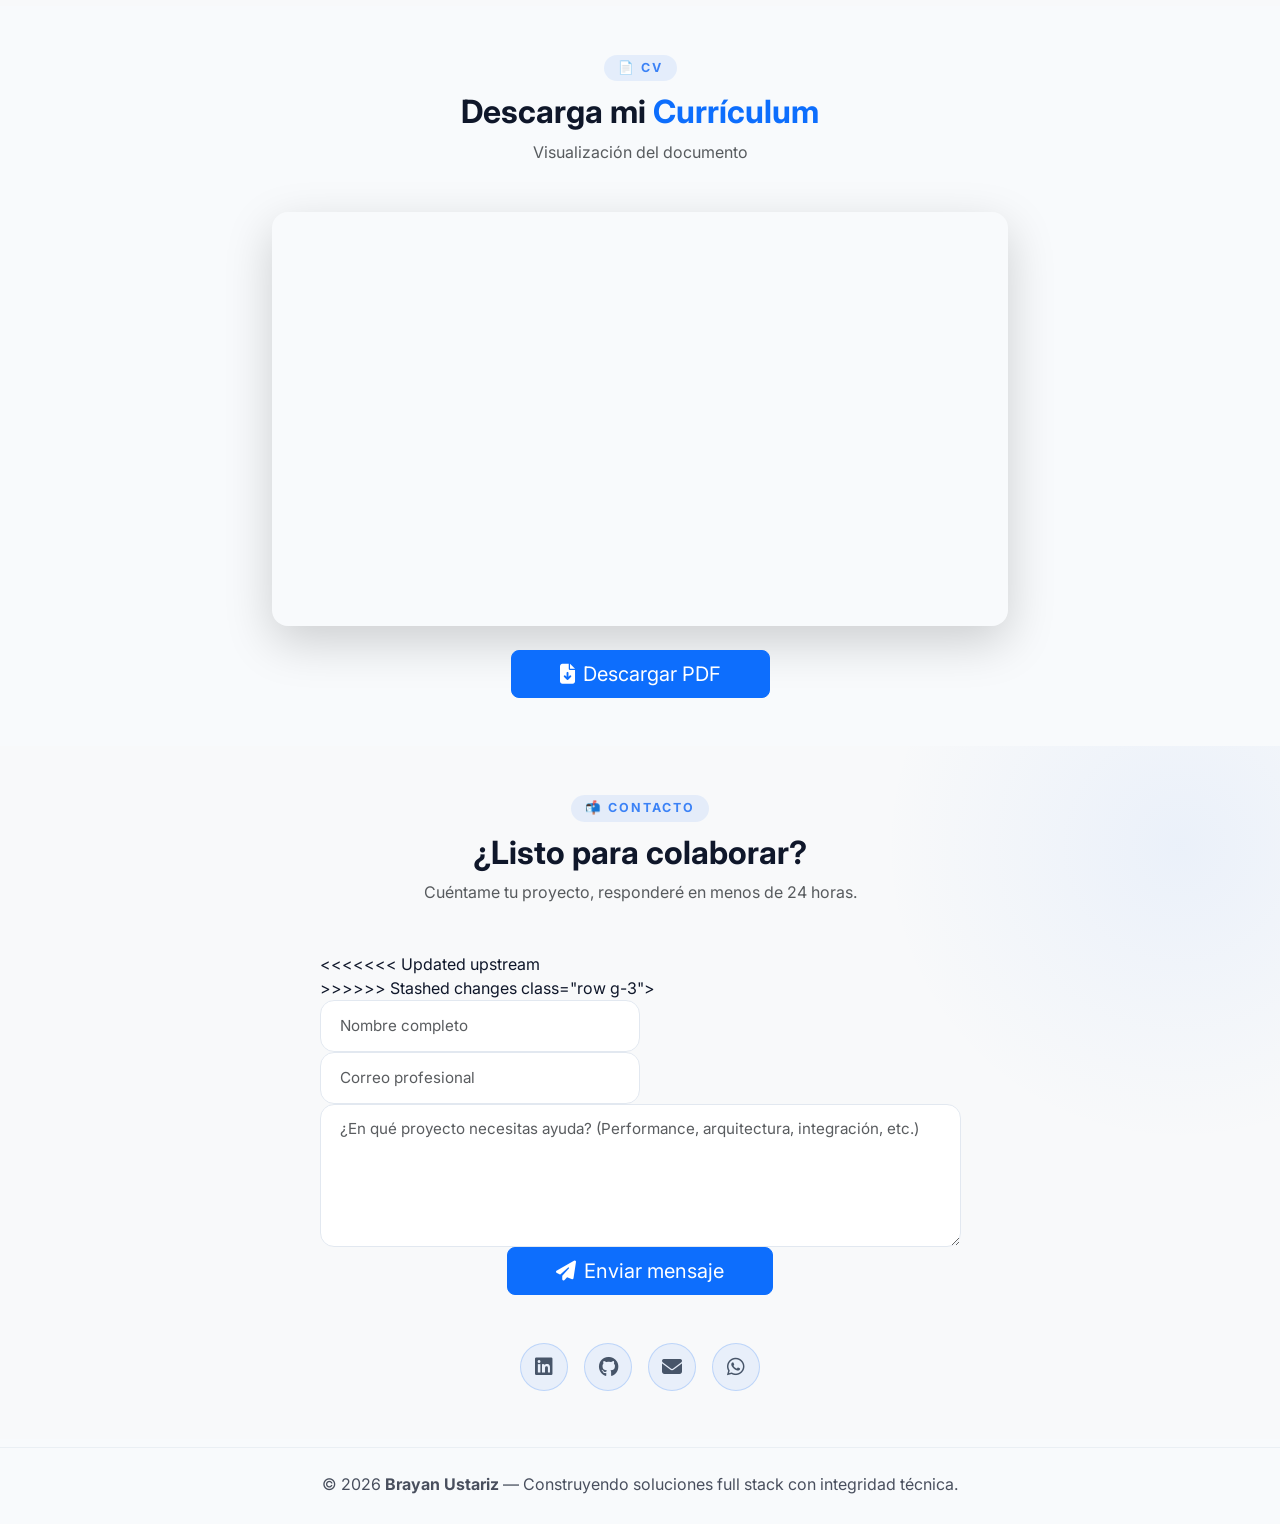
==== commit a8f660d8: "mejoras" ====
--- a/index.html
+++ b/index.html
@@ -542,11 +542,7 @@
                         <div id="formFeedback" class="col-12 mt-1"></div>
                     </form>
 
-<<<<<<< Updated upstream
                         <div class="mt-5 d-flex justify-content-center gap-3 flex-wrap">
-=======
-                    <div class="mt-5 d-flex justify-content-center gap-3 flex-wrap">
->>>>>>> Stashed changes
                         <a href="https://www.linkedin.com/in/brayan-ustariz-b33b29320" target="_blank"
                             rel="noopener noreferrer" class="social-icon" aria-label="LinkedIn de Brayan Ustariz"
                             id="linkedinLink">
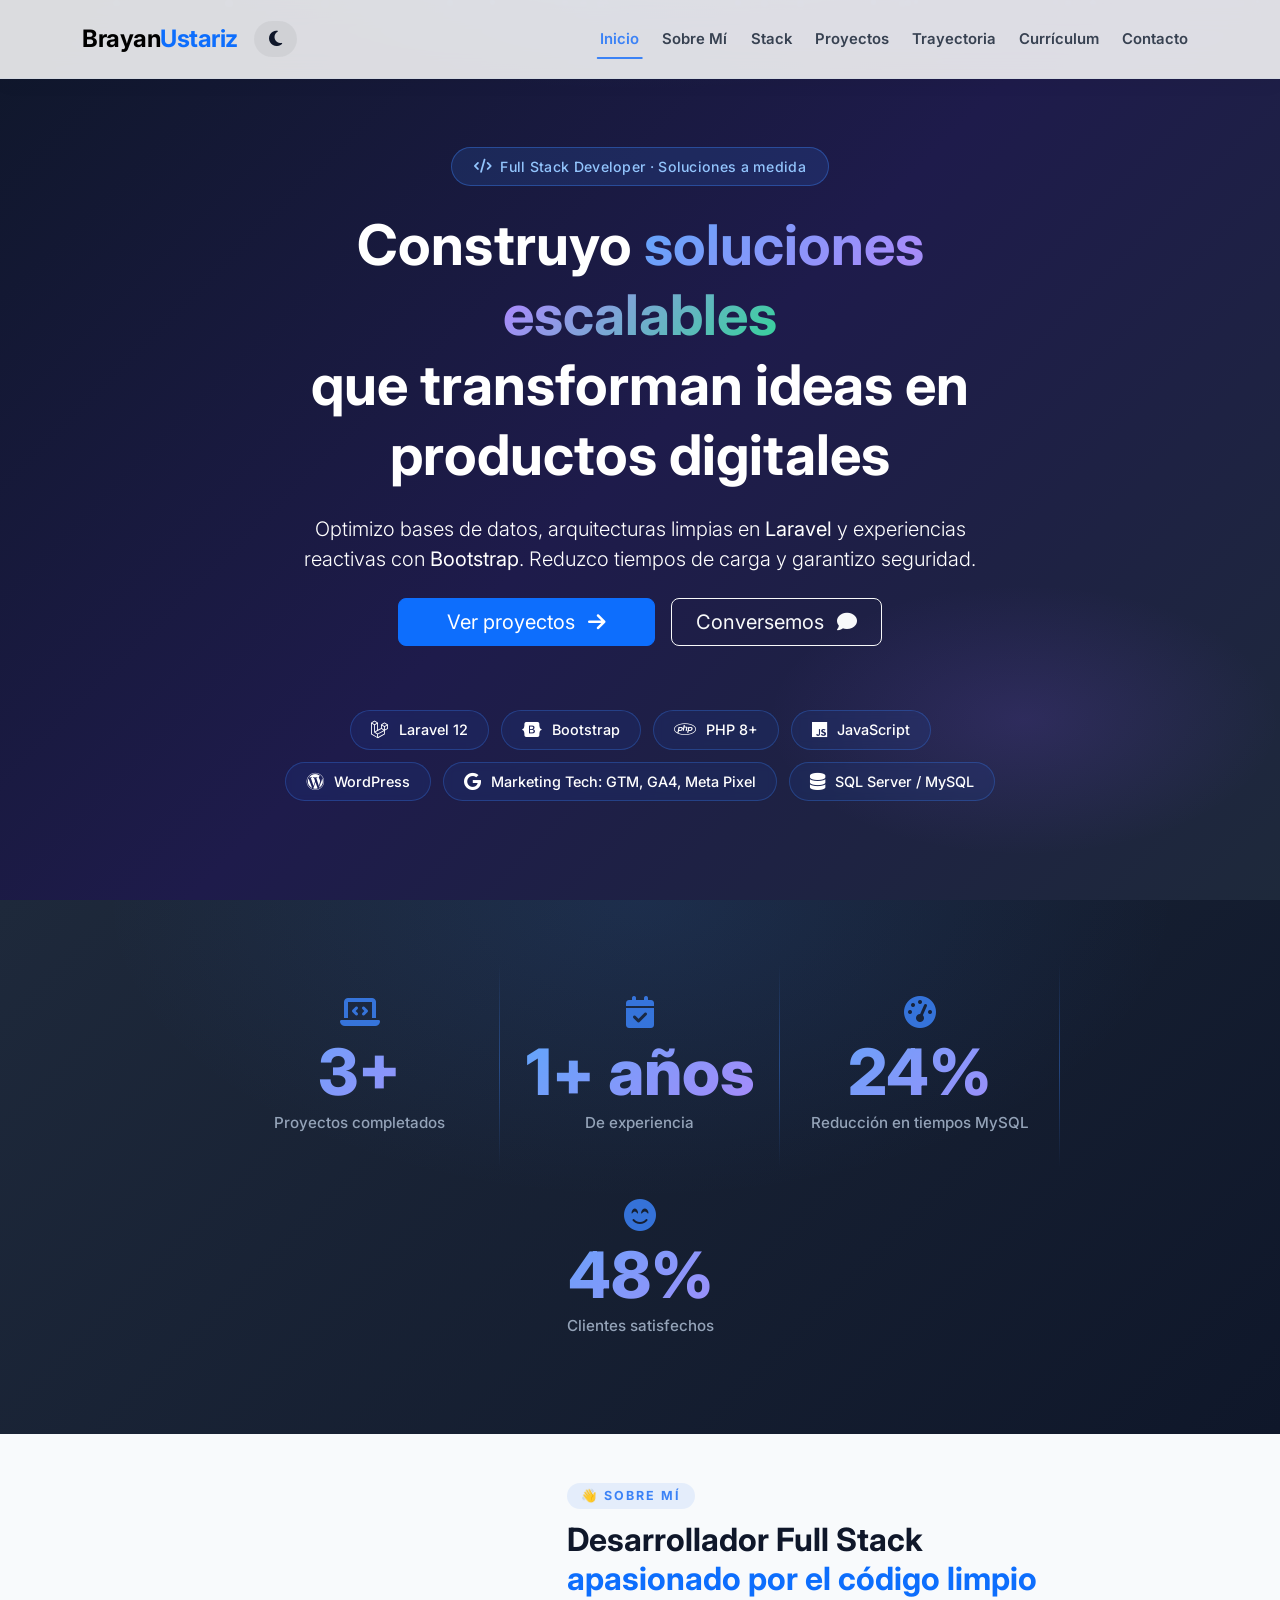
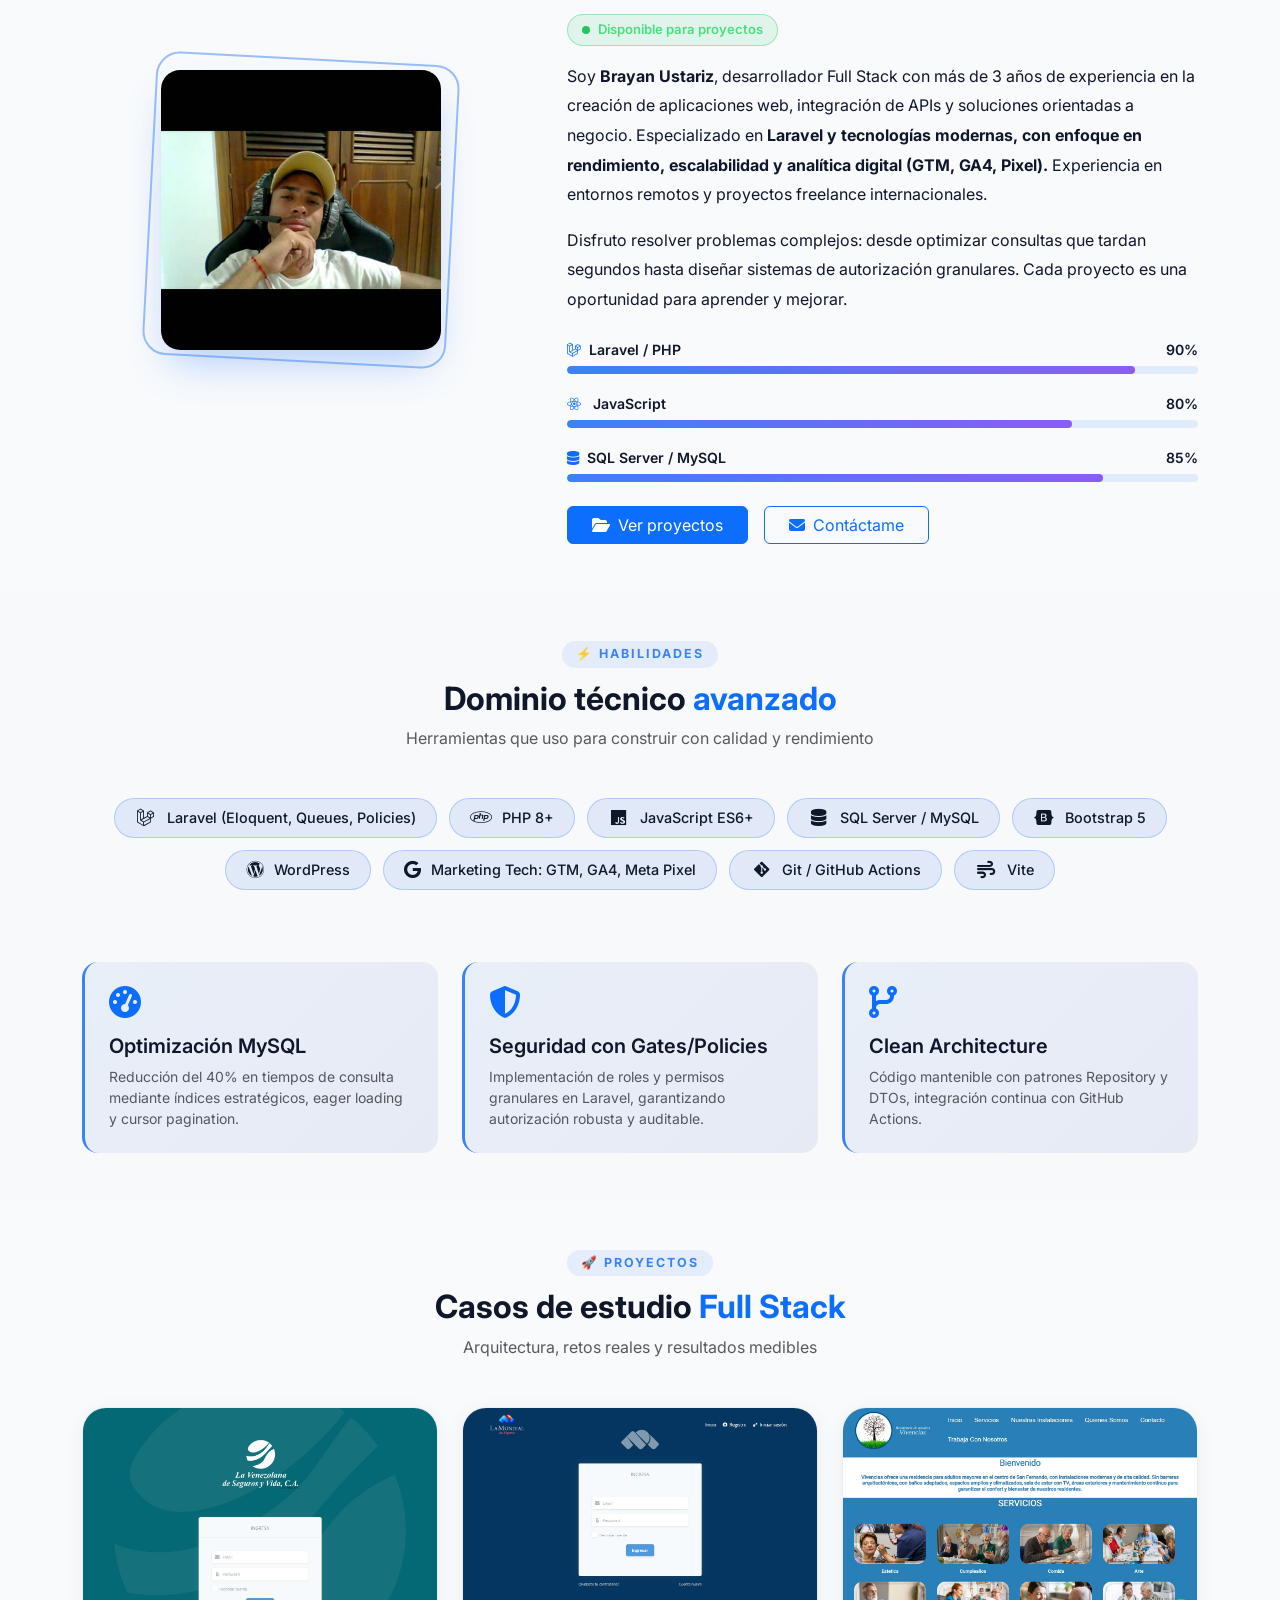
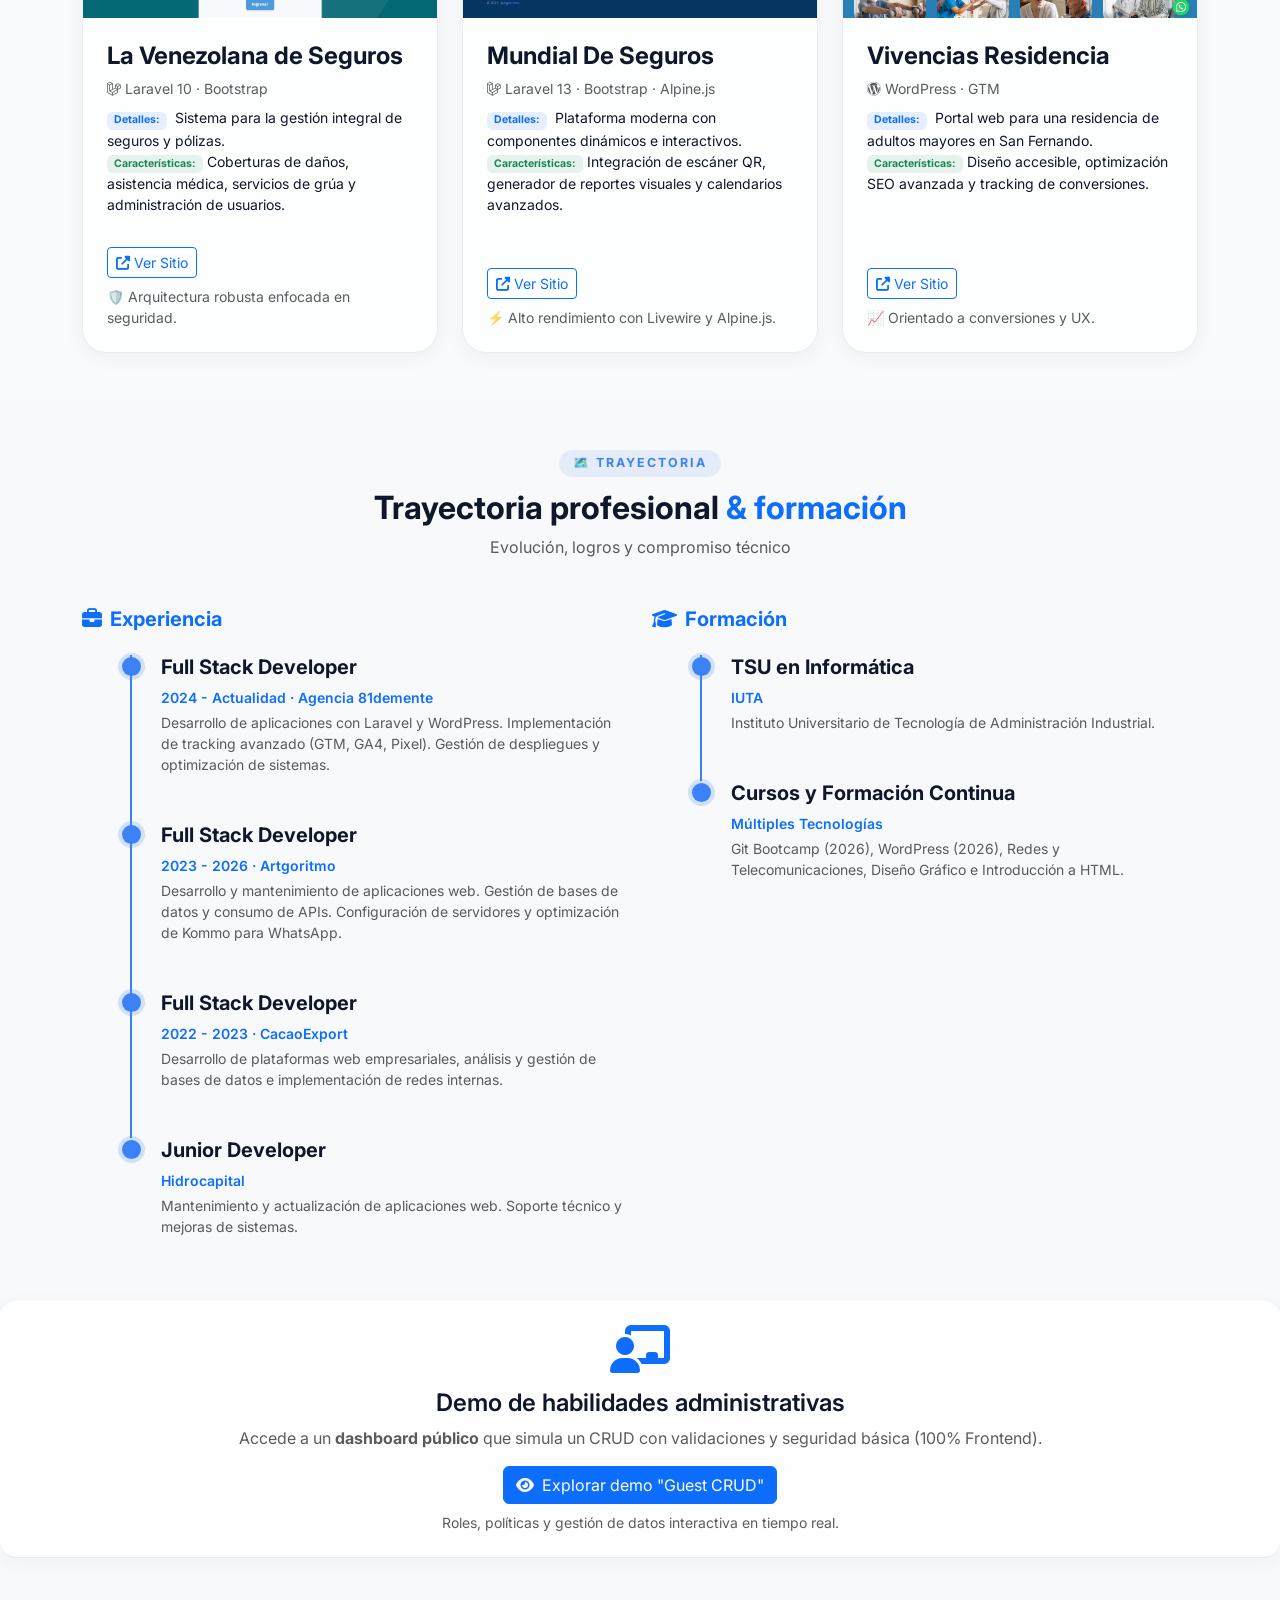
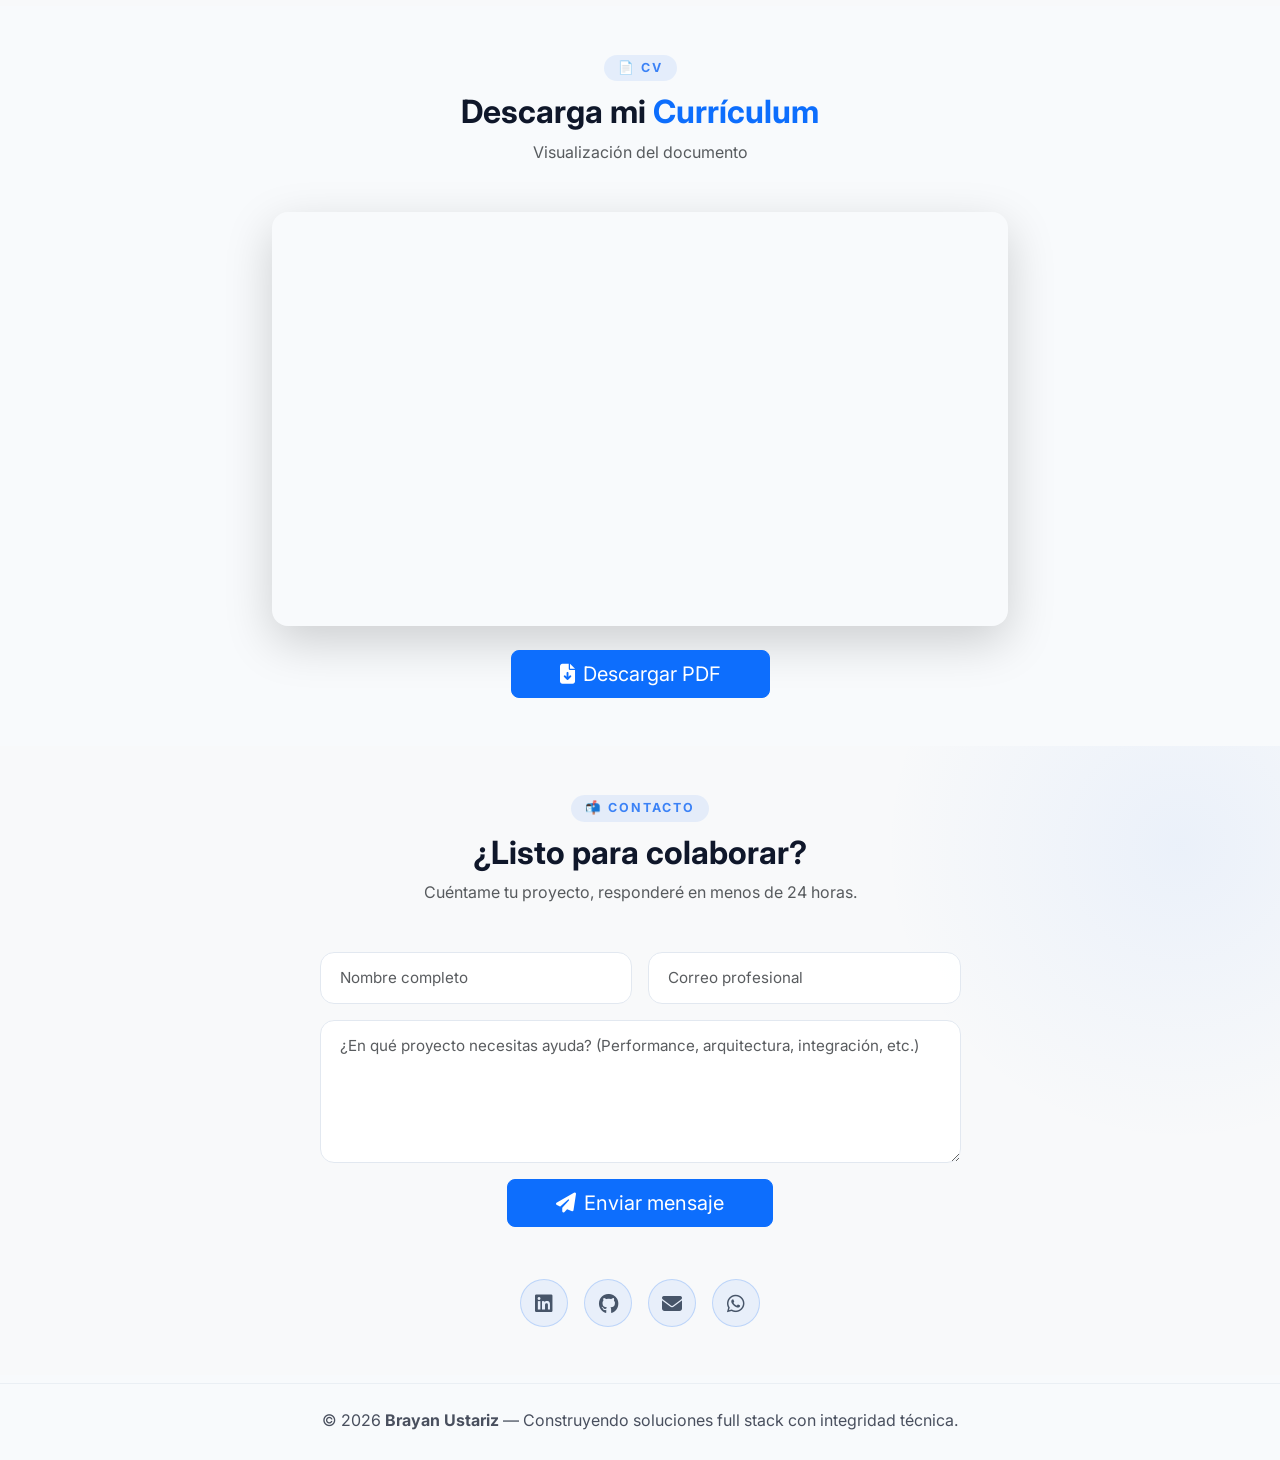
==== commit c2032fb5: "cambios" ====
--- a/index.html
+++ b/index.html
@@ -509,11 +509,7 @@
                         <p class="text-muted">Cuéntame tu proyecto, responderé en menos de 24 horas.</p>
                     </div>
 
-<<<<<<< Updated upstream
-                                        <form action="https://formsubmit.com/brayan17enrique@gmail.com" method="POST" id="contactForm"
-=======
                     <form action="https://formsubmit.com/brayan17enrique@gmail.com" method="POST" id="contactForm"
->>>>>>> Stashed changes
                         class="row g-3">
 
                         <input type="hidden" name="_next" id="formNextUrl" value="">
@@ -542,7 +538,7 @@
                         <div id="formFeedback" class="col-12 mt-1"></div>
                     </form>
 
-                        <div class="mt-5 d-flex justify-content-center gap-3 flex-wrap">
+                    <div class="mt-5 d-flex justify-content-center gap-3 flex-wrap">
                         <a href="https://www.linkedin.com/in/brayan-ustariz-b33b29320" target="_blank"
                             rel="noopener noreferrer" class="social-icon" aria-label="LinkedIn de Brayan Ustariz"
                             id="linkedinLink">
@@ -581,4 +577,4 @@
 
 </body>
 
-</html>
+</html>
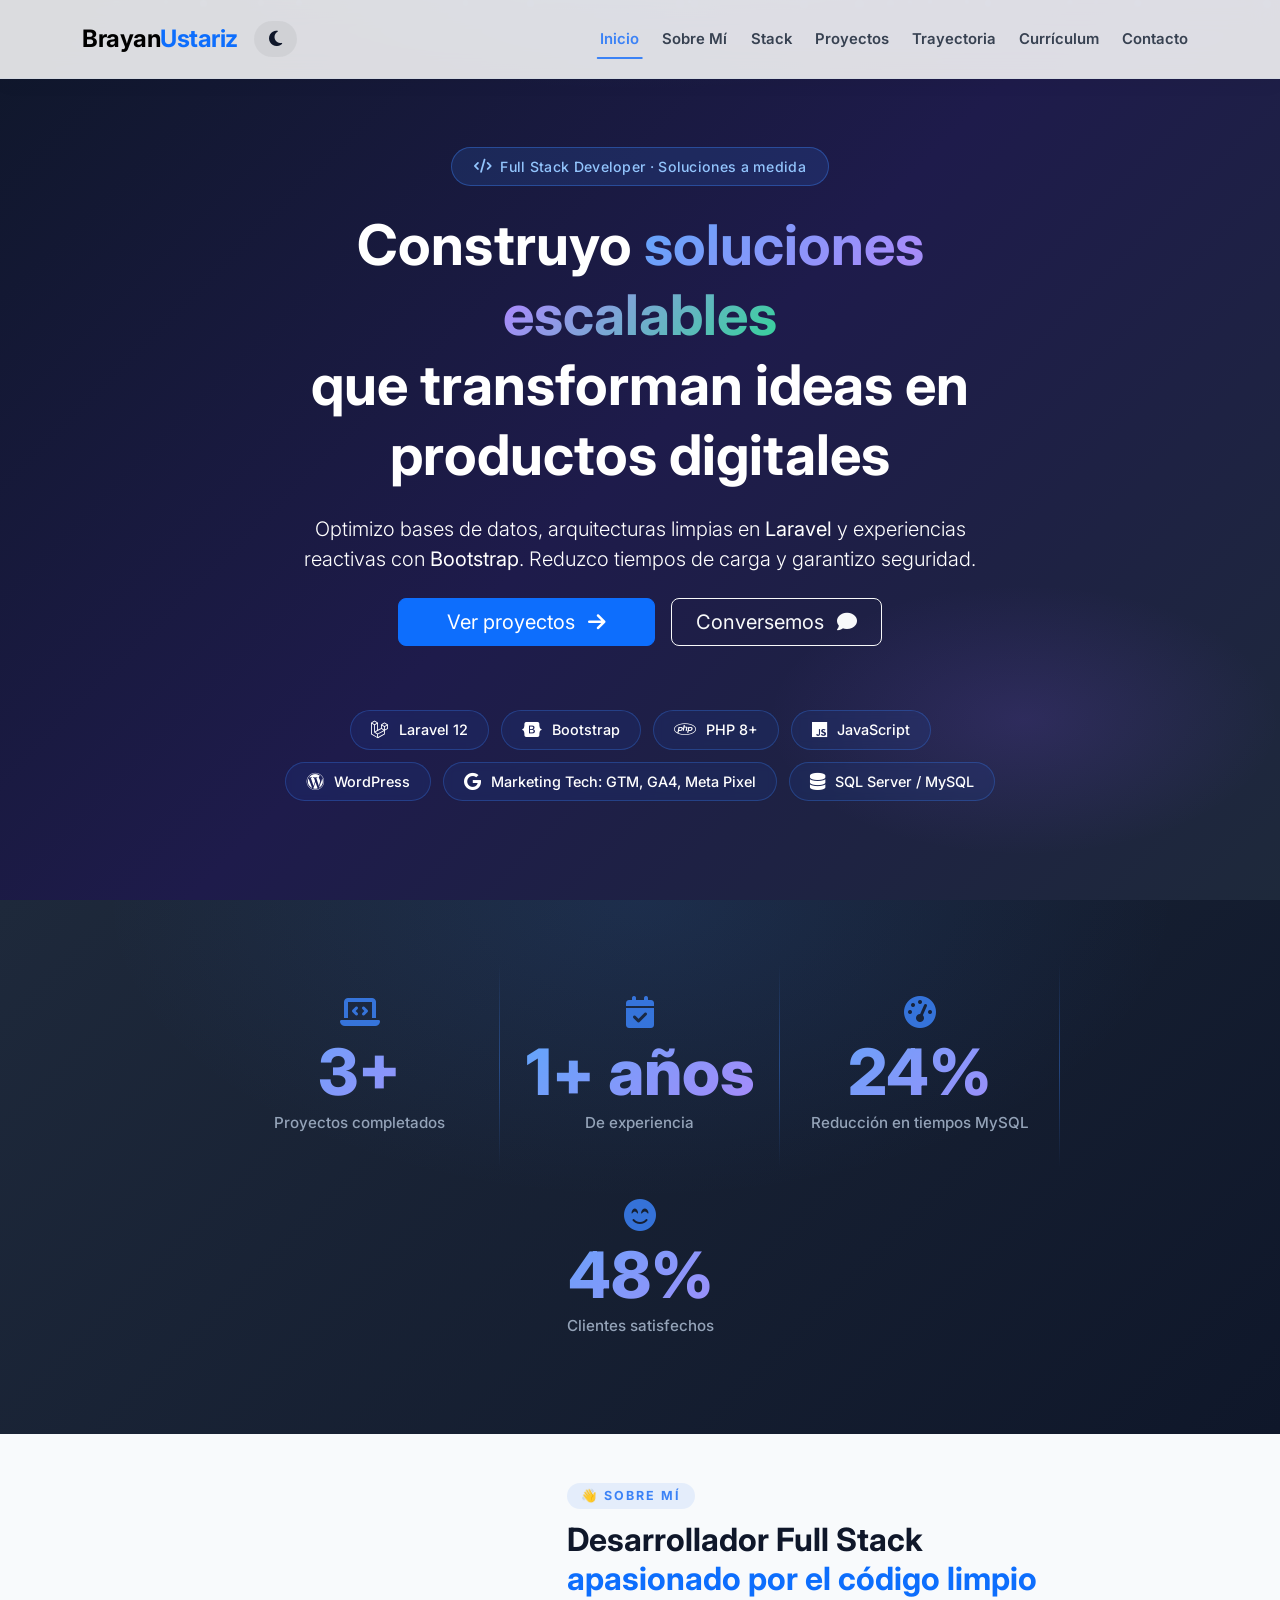
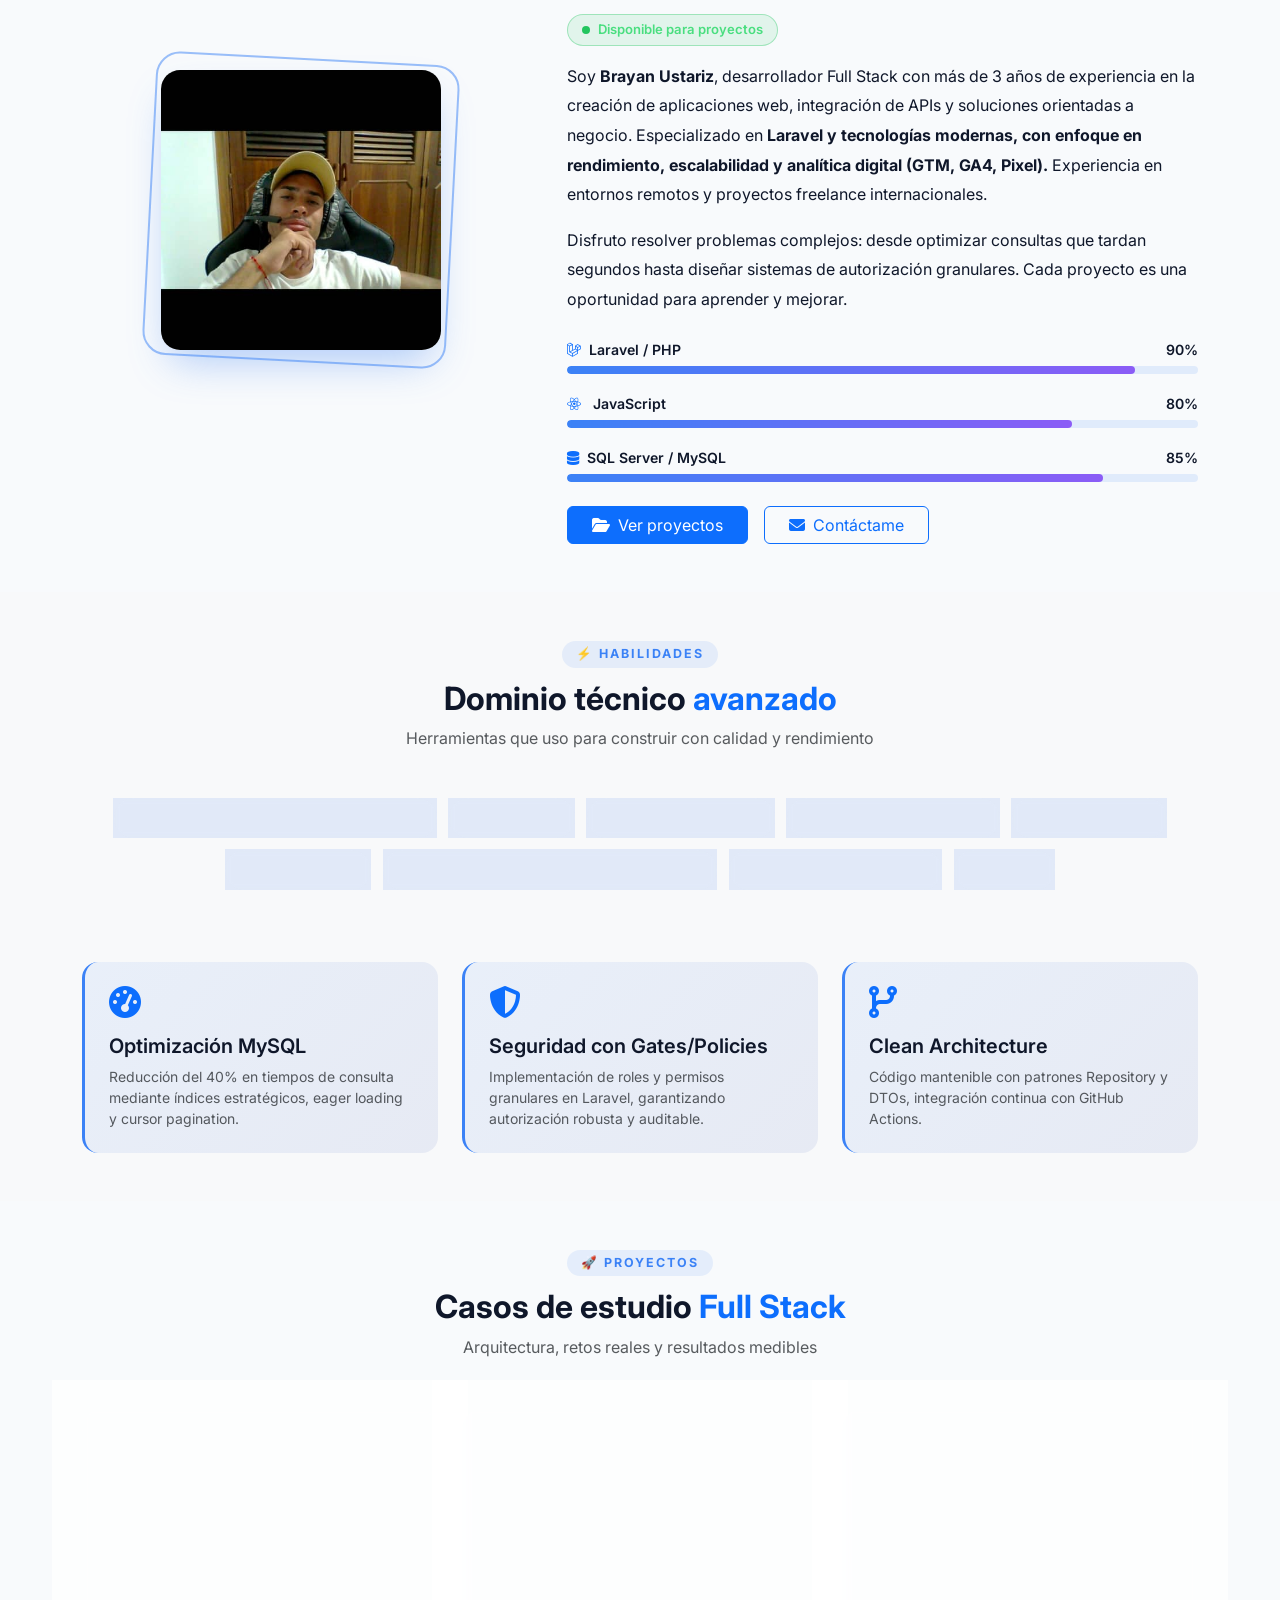
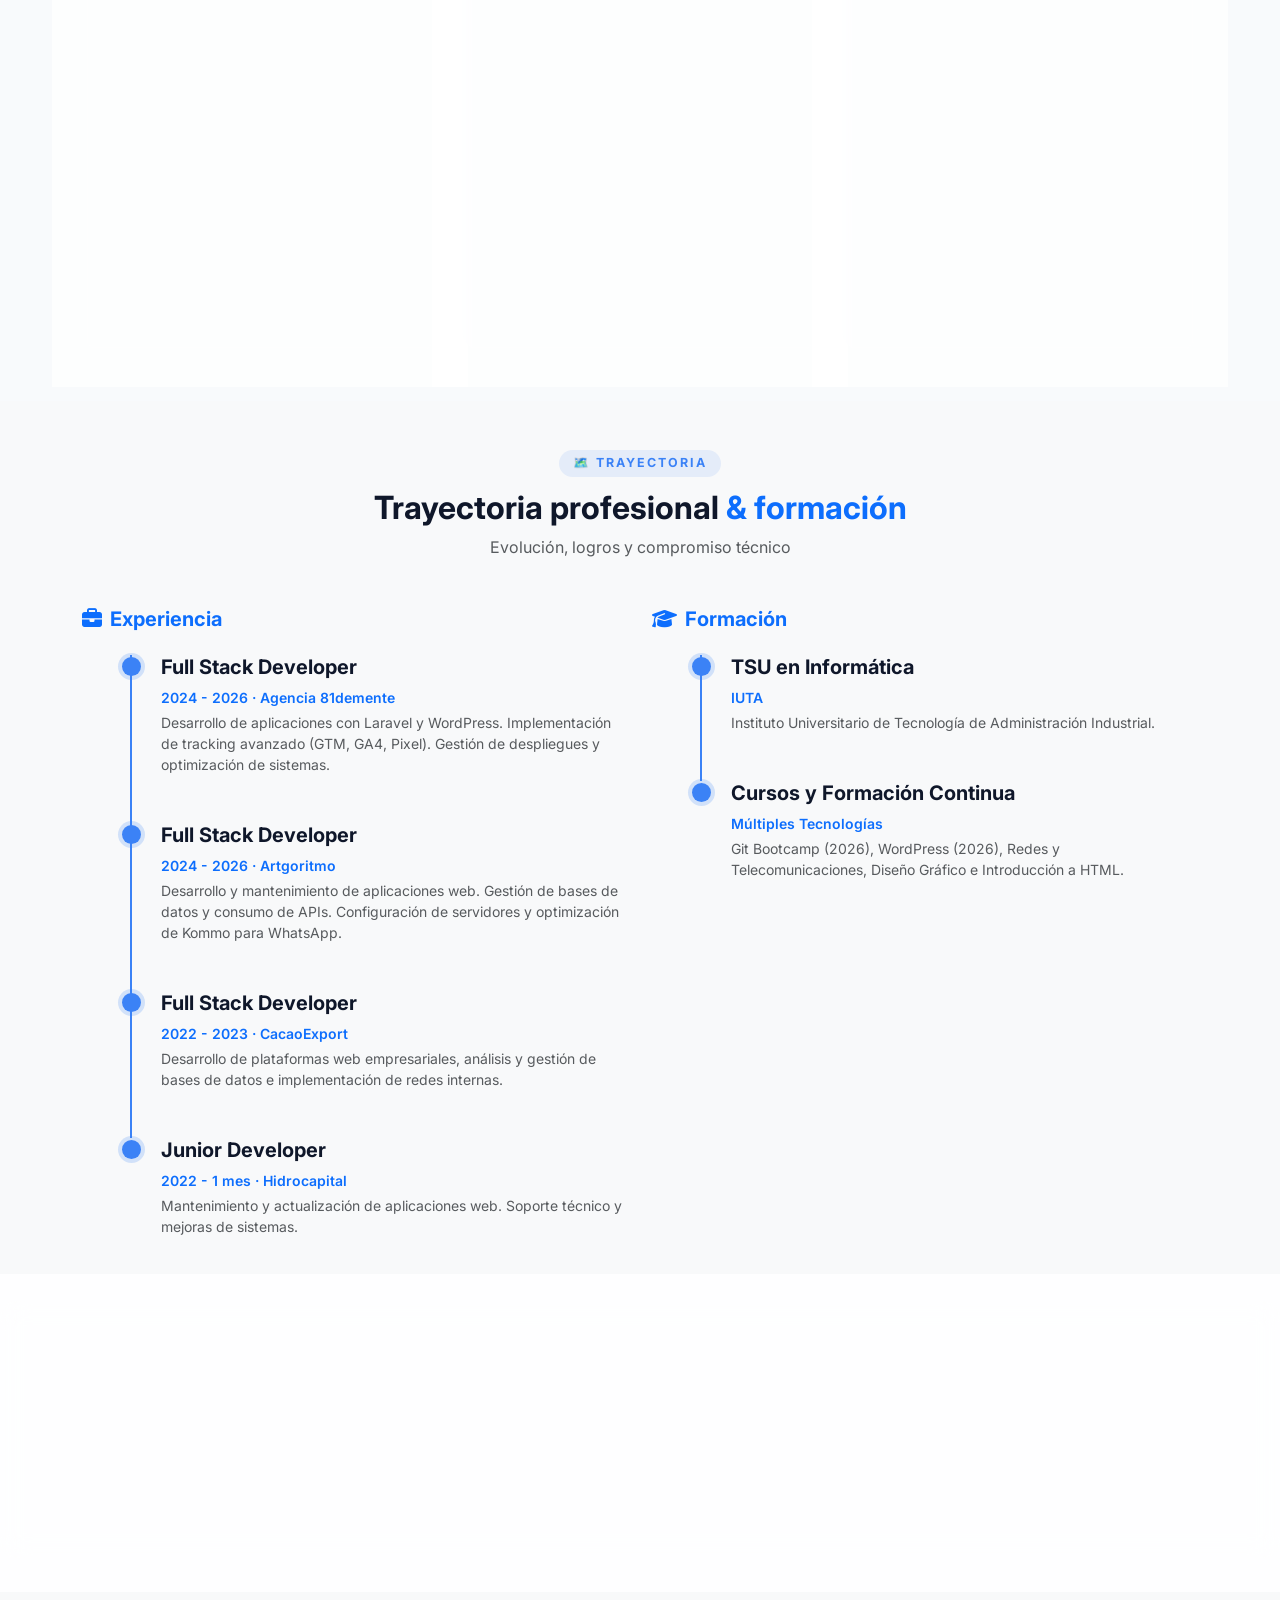
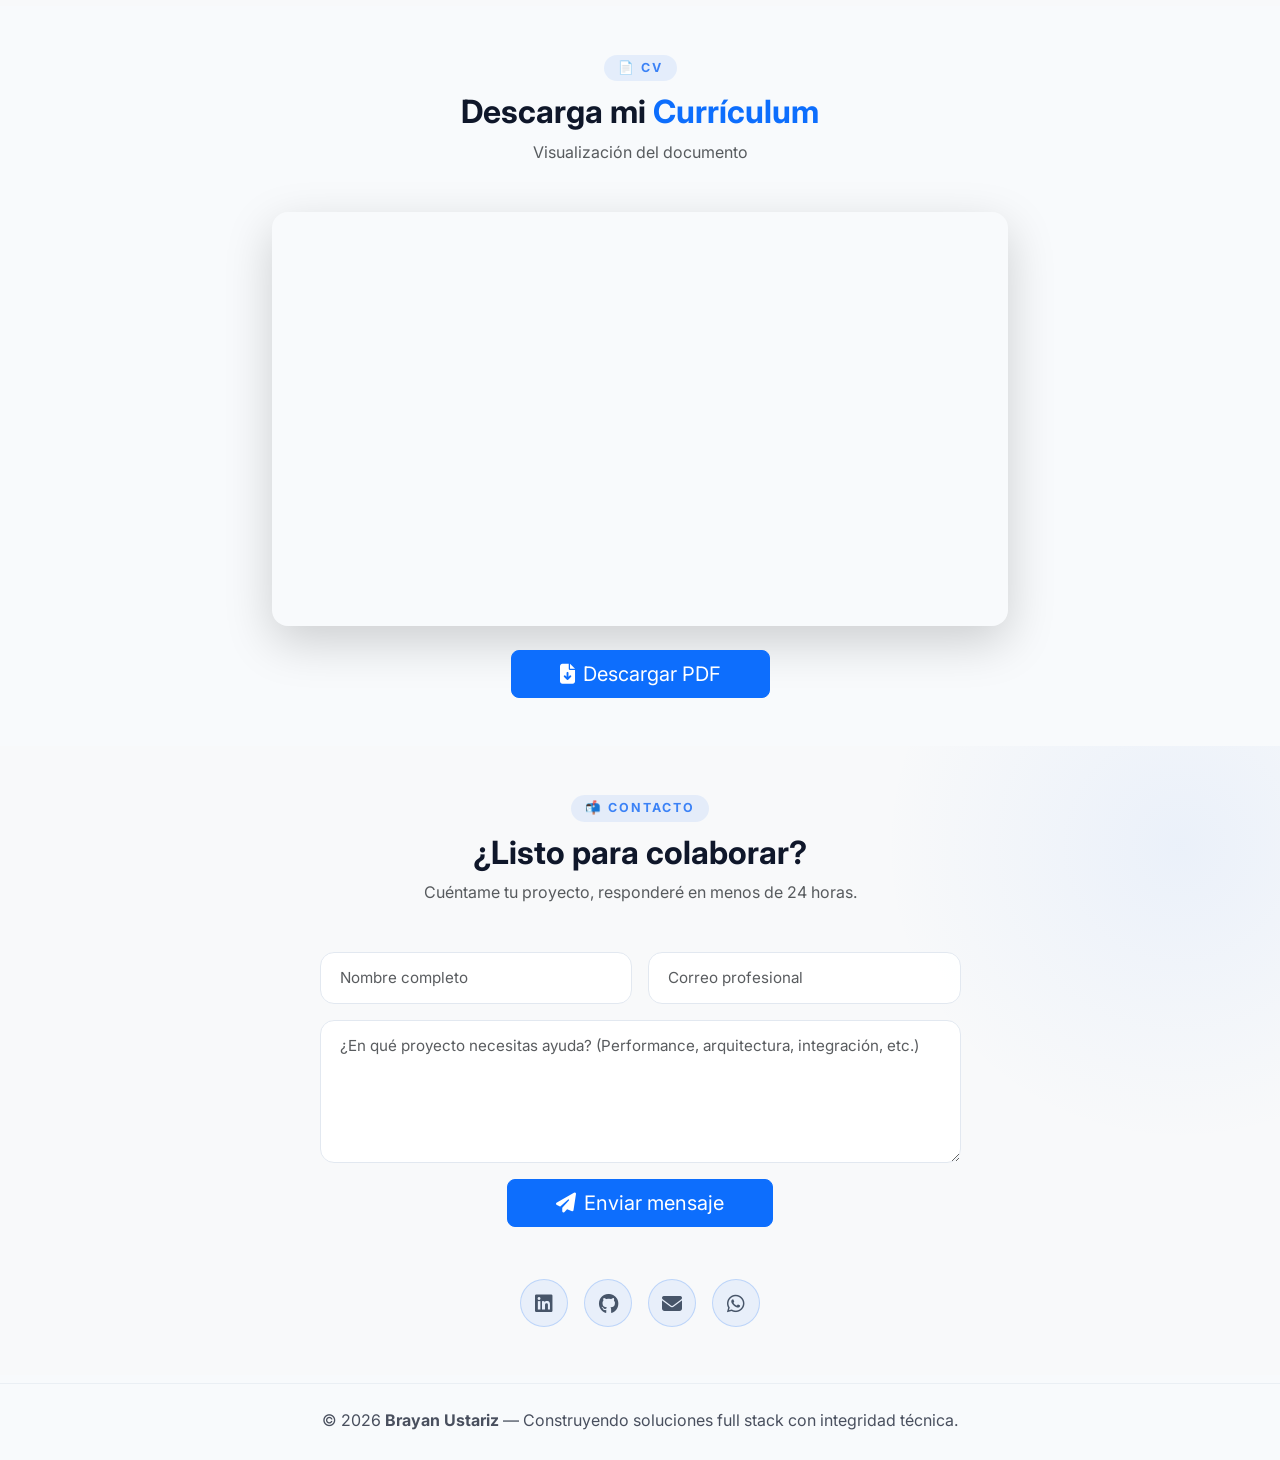
==== commit a7c80948: "fechas" ====
--- a/index.html
+++ b/index.html
@@ -407,7 +407,7 @@
                         <div class="timeline-item">
                             <div class="timeline-dot"></div>
                             <h5 class="fw-bold">Full Stack Developer</h5>
-                            <p class="text-primary mb-1 small fw-semibold">2024 - Actualidad · Agencia 81demente</p>
+                            <p class="text-primary mb-1 small fw-semibold">2024 - 2026 · Agencia 81demente</p>
                             <p class="text-muted small">Desarrollo de aplicaciones con Laravel y WordPress.
                                 Implementación de tracking avanzado (GTM, GA4, Pixel). Gestión de despliegues y
                                 optimización de sistemas.</p>
@@ -415,7 +415,7 @@
                         <div class="timeline-item">
                             <div class="timeline-dot"></div>
                             <h5 class="fw-bold">Full Stack Developer</h5>
-                            <p class="text-primary mb-1 small fw-semibold">2023 - 2026 · Artgoritmo</p>
+                            <p class="text-primary mb-1 small fw-semibold">2024 - 2026 · Artgoritmo</p>
                             <p class="text-muted small">Desarrollo y mantenimiento de aplicaciones web. Gestión de bases
                                 de datos y consumo de APIs. Configuración de servidores y optimización de Kommo para
                                 WhatsApp.</p>
@@ -430,7 +430,7 @@
                         <div class="timeline-item">
                             <div class="timeline-dot"></div>
                             <h5 class="fw-bold">Junior Developer</h5>
-                            <p class="text-primary mb-1 small fw-semibold">Hidrocapital</p>
+                            <p class="text-primary mb-1 small fw-semibold"> 2022 - 1 mes   · Hidrocapital</p>
                             <p class="text-muted small">Mantenimiento y actualización de aplicaciones web. Soporte
                                 técnico y mejoras de sistemas.</p>
                         </div>
